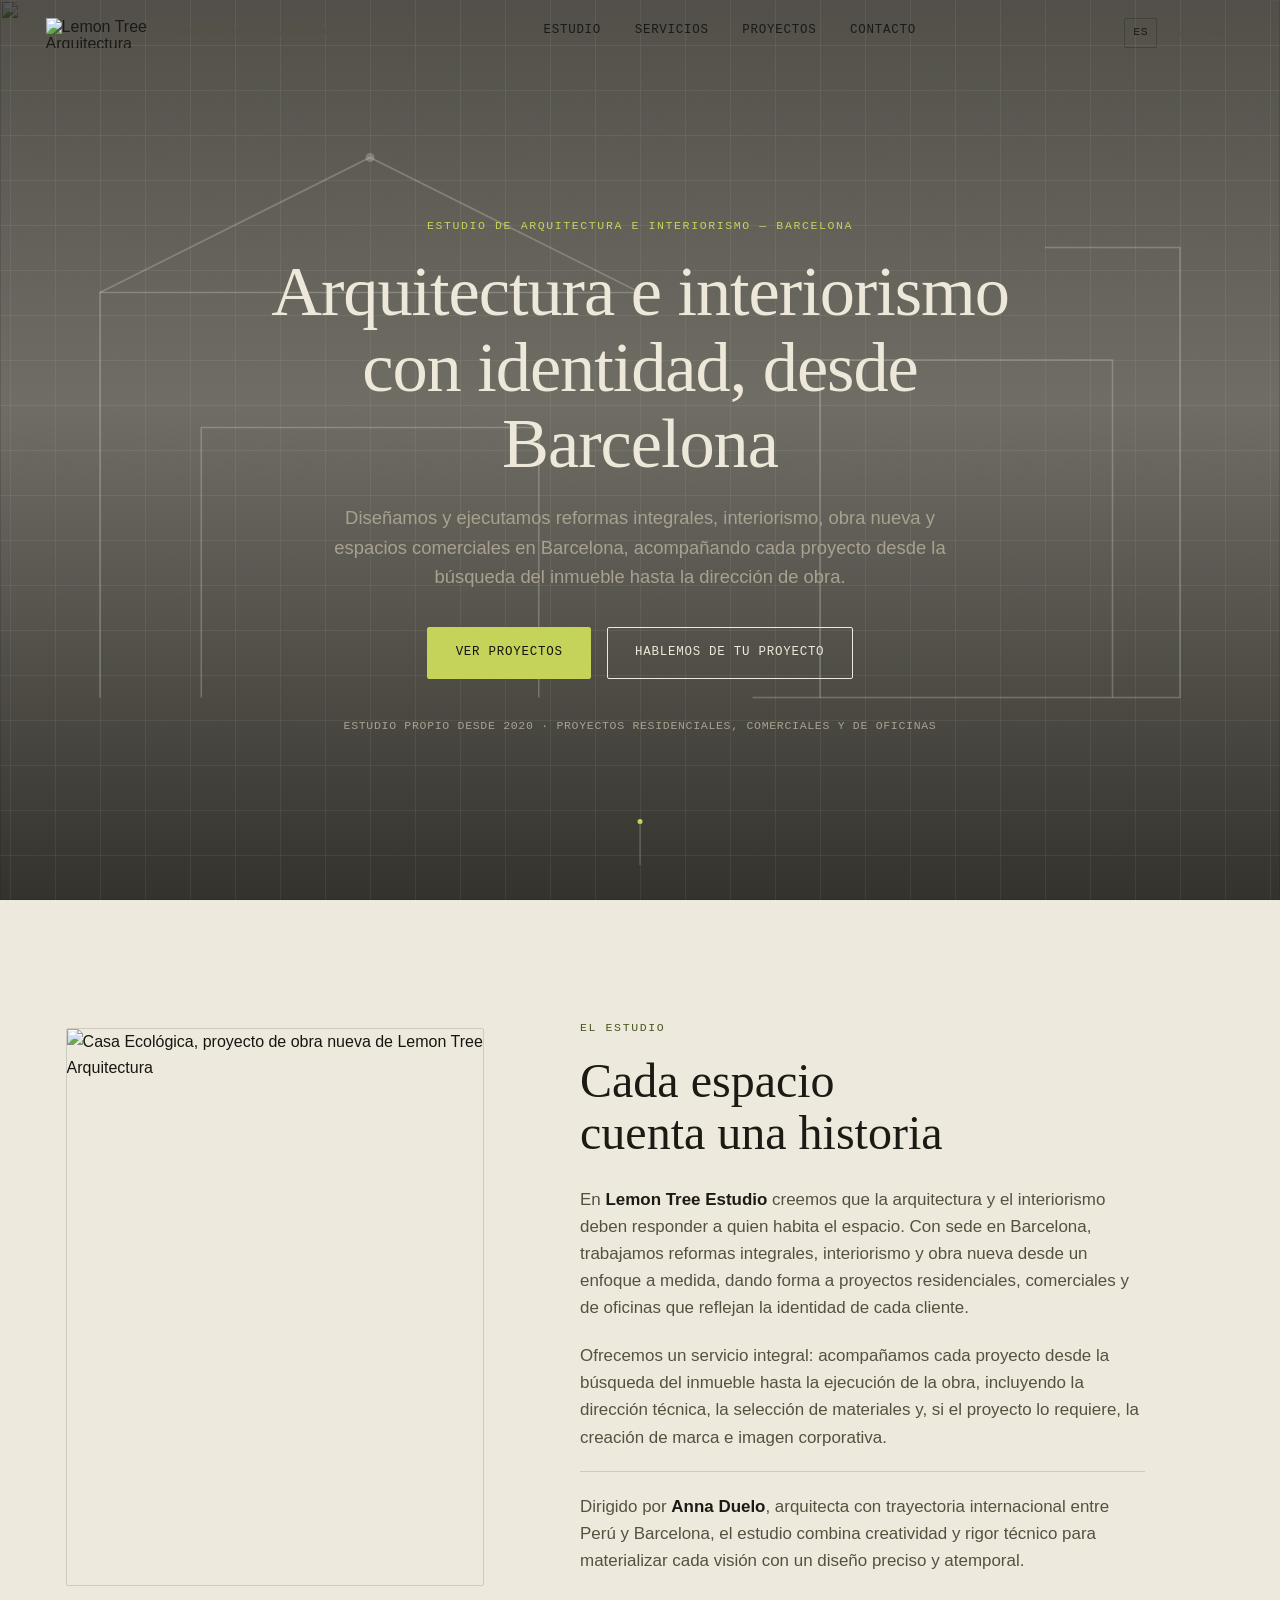
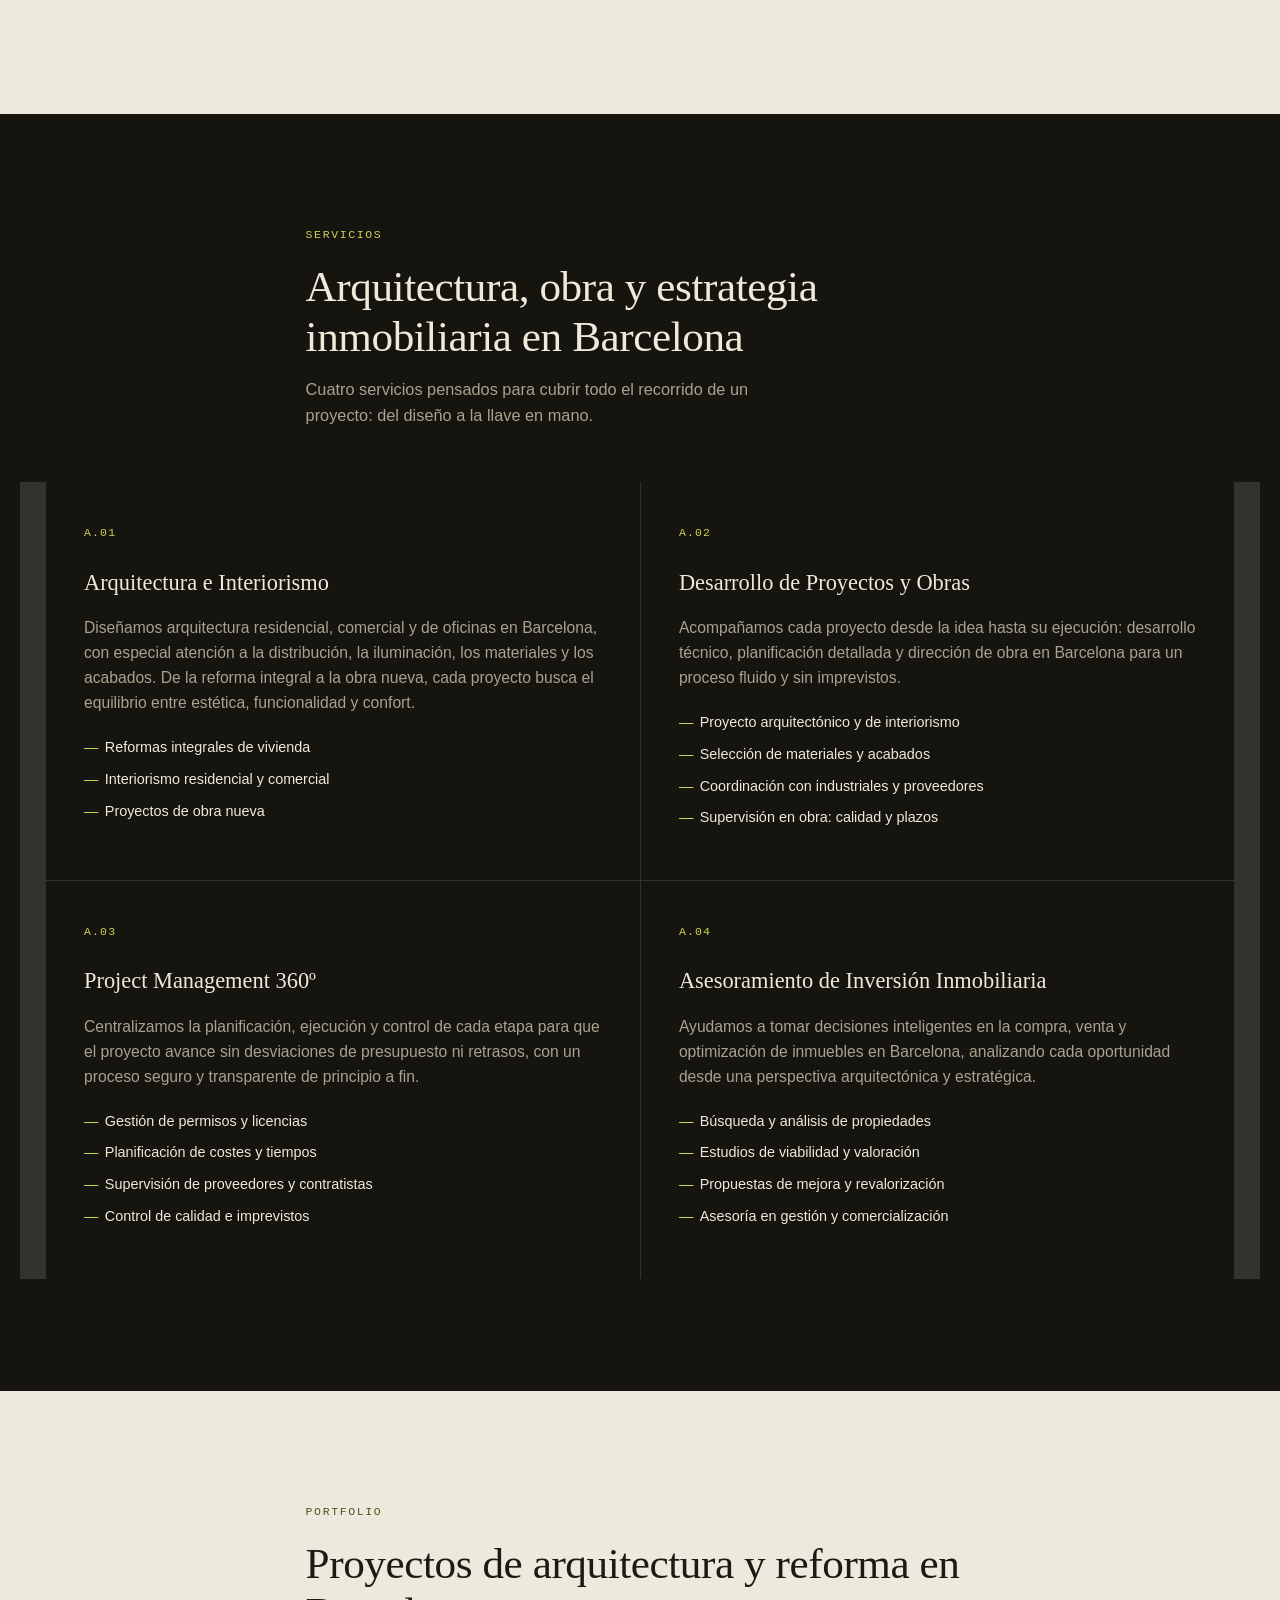
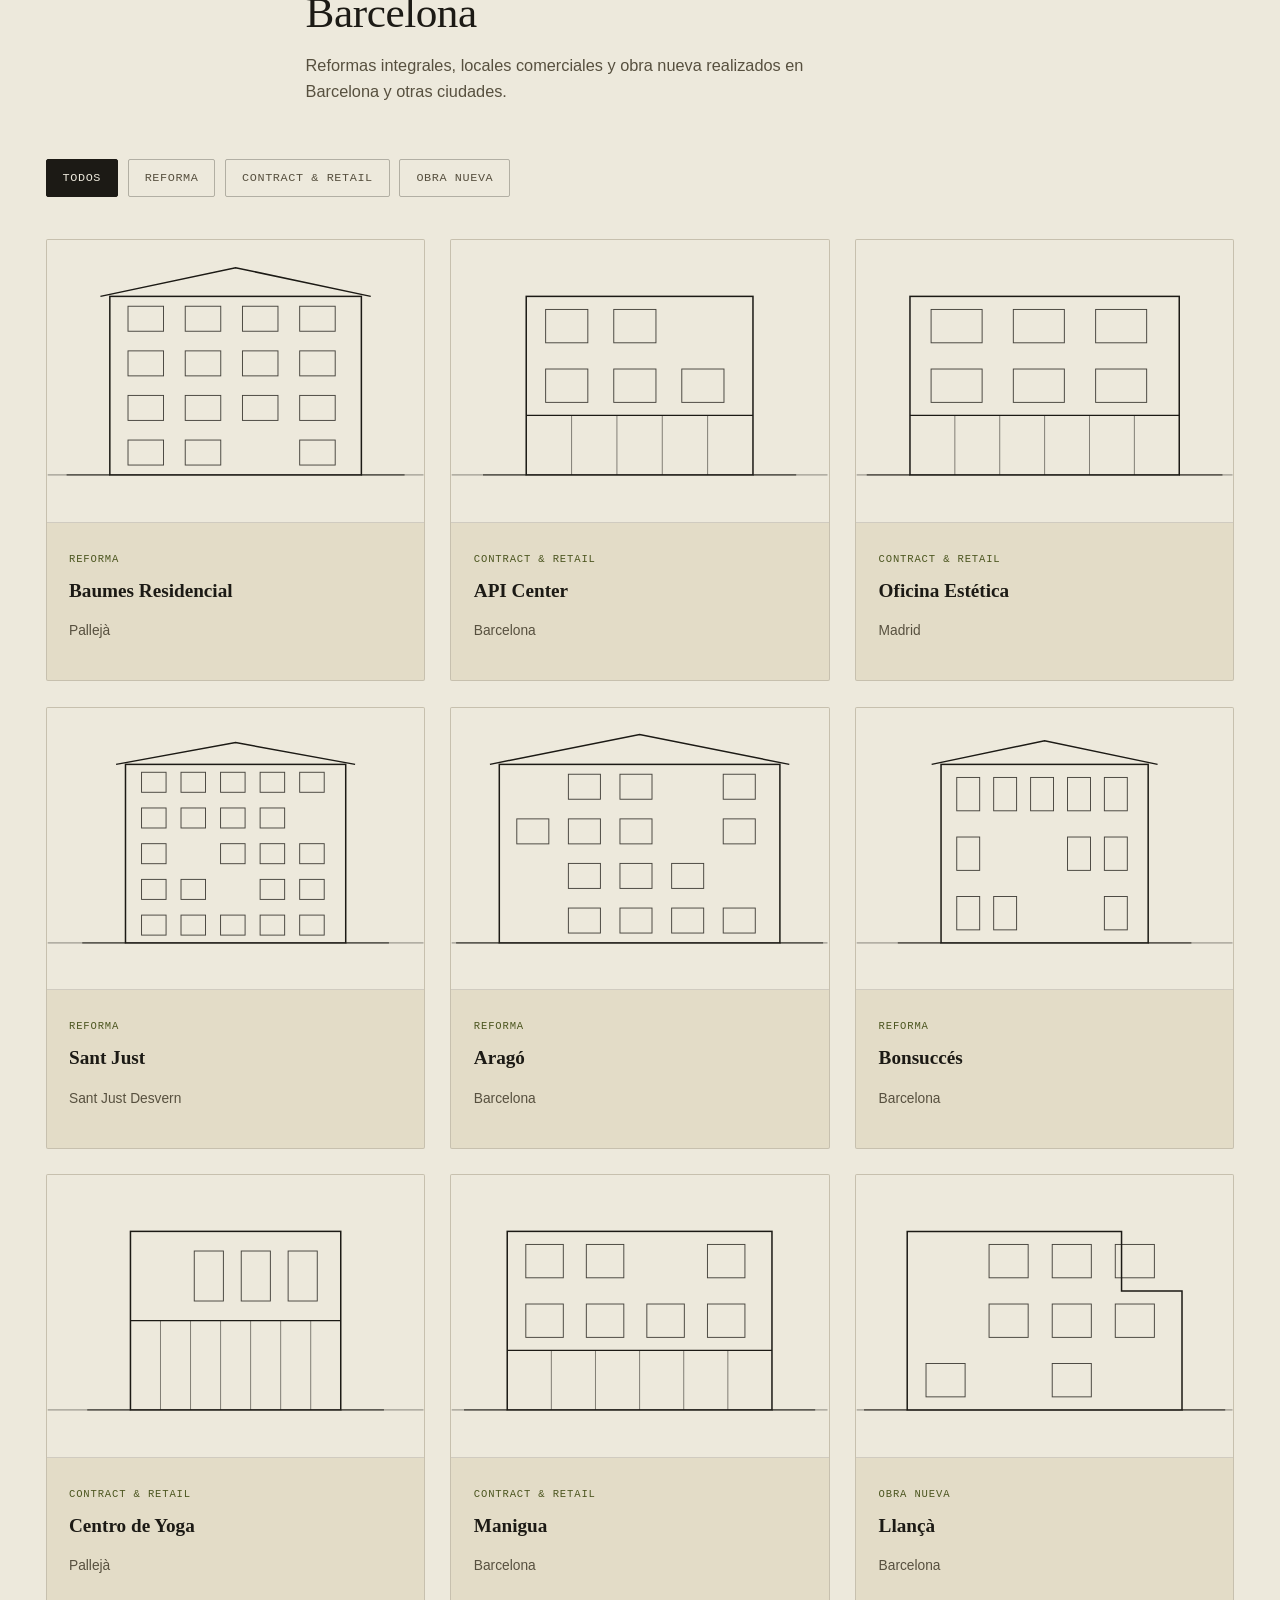
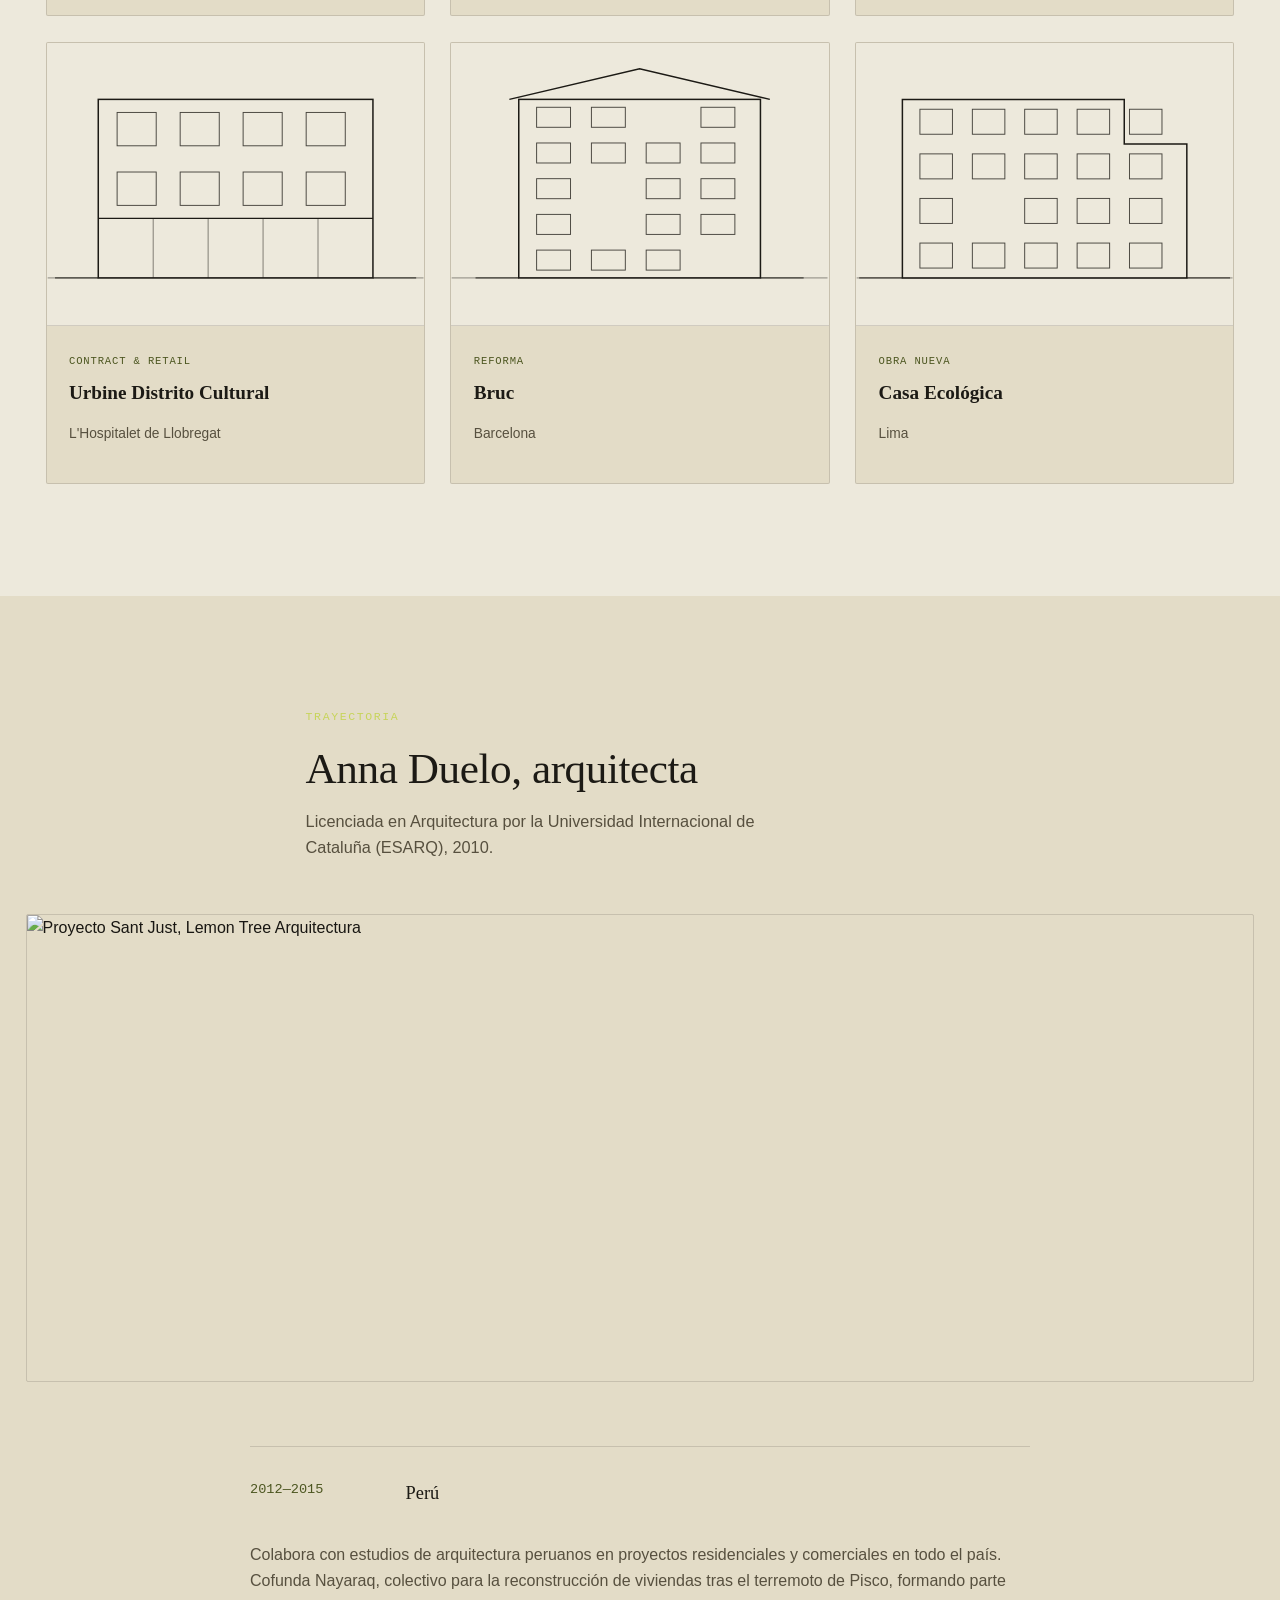
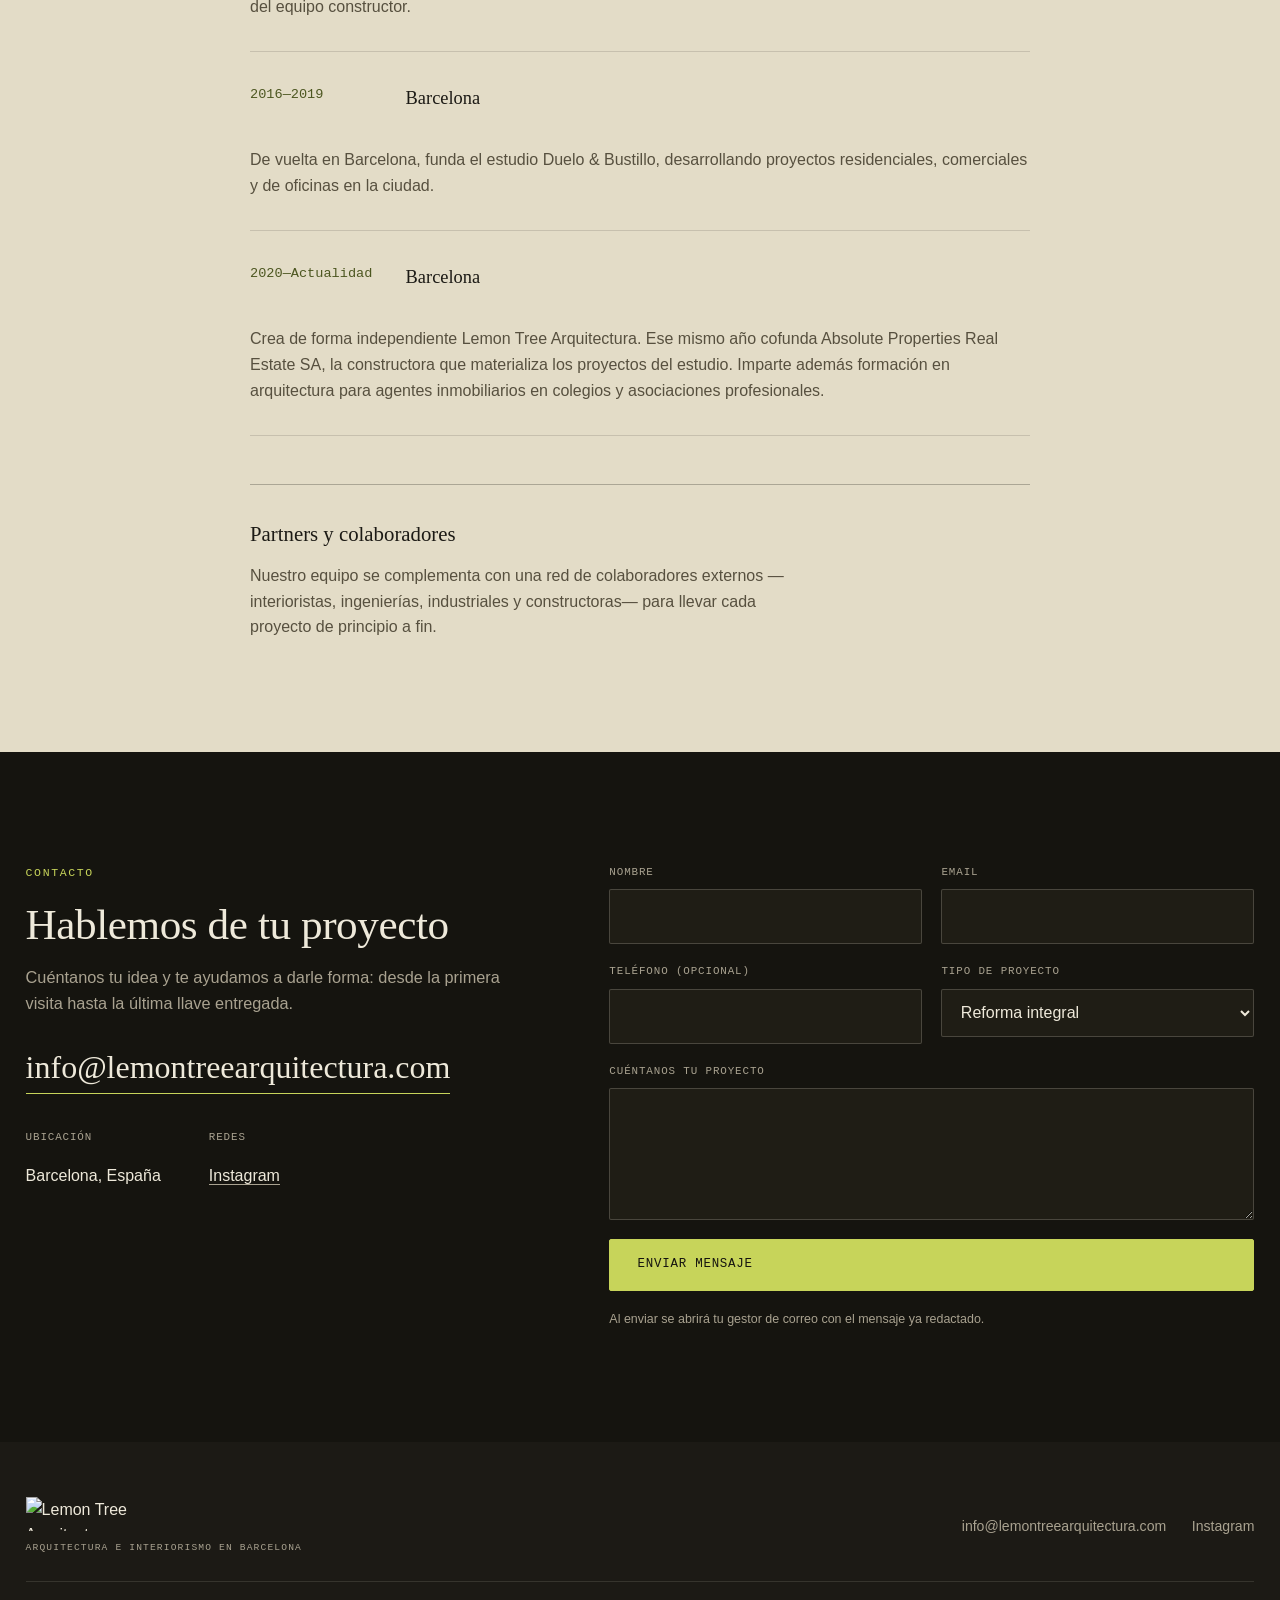
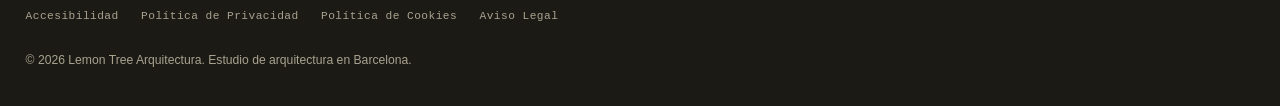
==== index.html @ 6c76ebdf "subida test 1" ====
<!DOCTYPE html>
<html lang="es">
<head>
<meta charset="UTF-8">
<meta name="viewport" content="width=device-width, initial-scale=1">
<title data-i18n="meta.title">Lemon Tree Arquitectura | Estudio de Arquitectura en Barcelona</title>
<meta name="description" data-i18n-attr="content" data-i18n="meta.description" content="Estudio de arquitectura e interiorismo en Barcelona. Reformas integrales, obra nueva, retail y project management, dirigido por la arquitecta Anna Duelo.">
<meta name="robots" content="index, follow, max-snippet:-1, max-image-preview:large">
<link rel="canonical" href="https://lemontreearquitectura.com/">

<!-- Open Graph -->
<meta property="og:type" content="website">
<meta property="og:site_name" content="Lemon Tree Arquitectura">
<meta property="og:locale" content="es_ES">
<meta property="og:locale:alternate" content="ca_ES">
<meta property="og:locale:alternate" content="en_GB">
<meta property="og:title" data-i18n-attr="content" data-i18n="meta.title" content="Lemon Tree Arquitectura | Estudio de Arquitectura en Barcelona">
<meta property="og:description" data-i18n-attr="content" data-i18n="meta.description" content="Estudio de arquitectura e interiorismo en Barcelona. Reformas integrales, obra nueva, retail y project management.">
<meta property="og:url" content="https://lemontreearquitectura.com/">

<!-- hreflang: misma URL, contenido conmutado por JS. Si en el futuro se despliega en subcarpetas /ca/ /en/, actualizar aquí -->
<link rel="alternate" hreflang="es" href="https://lemontreearquitectura.com/">
<link rel="alternate" hreflang="ca" href="https://lemontreearquitectura.com/">
<link rel="alternate" hreflang="en" href="https://lemontreearquitectura.com/">
<link rel="alternate" hreflang="x-default" href="https://lemontreearquitectura.com/">

<link rel="icon" href="data:image/svg+xml,%3Csvg xmlns='http://www.w3.org/2000/svg' viewBox='0 0 100 100'%3E%3Crect width='100' height='100' fill='%2315140F'/%3E%3Cpath d='M20 75 L20 30 L50 15 L80 30 L80 75 M35 75 L35 45 L65 45 L65 75' stroke='%237C8A2E' stroke-width='6' fill='none'/%3E%3C/svg%3E">

<link rel="stylesheet" href="styles.css">

<script type="application/ld+json">
{
  "@context": "https://schema.org",
  "@type": "Architect",
  "name": "Lemon Tree Arquitectura",
  "image": "https://lemontreearquitectura.com/logo.png",
  "url": "https://lemontreearquitectura.com/",
  "email": "info@lemontreearquitectura.com",
  "founder": {
    "@type": "Person",
    "name": "Anna Duelo",
    "jobTitle": "Arquitecta"
  },
  "areaServed": {
    "@type": "City",
    "name": "Barcelona"
  },
  "address": {
    "@type": "PostalAddress",
    "addressLocality": "Barcelona",
    "addressCountry": "ES"
  },
  "sameAs": ["https://www.instagram.com/lemontreearquitectura/"],
  "description": "Estudio de arquitectura e interiorismo en Barcelona especializado en reformas integrales, obra nueva, retail y project management.",
  "makesOffer": [
    { "@type": "Offer", "itemOffered": { "@type": "Service", "name": "Arquitectura e interiorismo" } },
    { "@type": "Offer", "itemOffered": { "@type": "Service", "name": "Desarrollo de proyectos y dirección de obra" } },
    { "@type": "Offer", "itemOffered": { "@type": "Service", "name": "Project Management 360º" } },
    { "@type": "Offer", "itemOffered": { "@type": "Service", "name": "Asesoramiento de inversión inmobiliaria" } }
  ]
}
</script>
</head>
<body>

<a class="skip-link" href="#contenido" data-i18n="a11y.skip">Saltar al contenido</a>

<div class="grain" aria-hidden="true"></div>

<header class="site-header" id="siteHeader">
  <div class="header-inner">
    <a href="#inicio" class="wordmark" aria-label="Lemon Tree Arquitectura — inicio">
      <img class="wordmark-logo" src="https://lemontreearquitectura.com/wp-content/uploads/2025/03/logo_black.png" alt="Lemon Tree Arquitectura" width="150" height="40">
      <span class="wordmark-sub">ARQUITECTURA — BARCELONA</span>
    </a>

    <nav class="main-nav" aria-label="Navegación principal">
      <a href="#estudio" data-i18n="nav.studio">Estudio</a>
      <a href="#servicios" data-i18n="nav.services">Servicios</a>
      <a href="#proyectos" data-i18n="nav.projects">Proyectos</a>
      <a href="#contacto" data-i18n="nav.contact">Contacto</a>
    </nav>

    <div class="header-right">
      <div class="lang-switch" role="group" aria-label="Selector de idioma">
        <button type="button" class="lang-btn is-active" data-lang="es">ES</button>
        <button type="button" class="lang-btn" data-lang="ca">CA</button>
        <button type="button" class="lang-btn" data-lang="en">EN</button>
      </div>
      <button type="button" class="menu-toggle" id="menuToggle" aria-label="Abrir menú" aria-expanded="false">
        <span></span><span></span><span></span>
      </button>
    </div>
  </div>

  <nav class="mobile-nav" id="mobileNav" aria-label="Navegación móvil">
    <a href="#estudio" data-i18n="nav.studio">Estudio</a>
    <a href="#servicios" data-i18n="nav.services">Servicios</a>
    <a href="#proyectos" data-i18n="nav.projects">Proyectos</a>
    <a href="#contacto" data-i18n="nav.contact">Contacto</a>
  </nav>
</header>

<main id="contenido">

  <!-- ============ HERO ============ -->
  <section class="hero hero--photo" id="inicio">
    <div class="hero-media" aria-hidden="true">
      <img src="https://lemontreearquitectura.com/wp-content/uploads/2025/02/bruc-4-scaled.jpg" alt="" class="photo">
      <div class="hero-scrim"></div>
    </div>
    <svg class="hero-blueprint" viewBox="0 0 1200 800" preserveAspectRatio="xMidYMid slice" aria-hidden="true">
      <defs>
        <pattern id="grid" width="40" height="40" patternUnits="userSpaceOnUse">
          <path d="M40 0H0V40" fill="none" stroke="currentColor" stroke-width="0.5"/>
        </pattern>
      </defs>
      <rect width="1200" height="800" fill="url(#grid)"/>
      <g class="draw-lines" fill="none" stroke="currentColor" stroke-width="1.4">
        <path d="M120 620 L120 260 L360 140 L600 260 L600 620" />
        <path d="M210 620 L210 380 L510 380 L510 620" />
        <path d="M120 260 L600 260" stroke-dasharray="4 8"/>
        <path d="M700 620 L1080 620 L1080 220 L890 220 L890 620" />
        <path d="M760 620 L760 320 L1020 320 L1020 620" stroke-dasharray="4 8"/>
        <circle cx="360" cy="140" r="4" fill="currentColor" stroke="none"/>
      </g>
    </svg>

    <div class="hero-inner">
      <p class="eyebrow" data-i18n="hero.eyebrow">Estudio de arquitectura e interiorismo — Barcelona</p>
      <h1 class="hero-title" data-i18n="hero.title">Arquitectura e interiorismo<br>con identidad, desde Barcelona</h1>
      <p class="hero-sub" data-i18n="hero.sub">Diseñamos y ejecutamos reformas integrales, interiorismo, obra nueva y espacios comerciales en Barcelona, acompañando cada proyecto desde la búsqueda del inmueble hasta la dirección de obra.</p>
      <div class="hero-ctas">
        <a href="#proyectos" class="btn btn-primary" data-i18n="hero.ctaProjects">Ver proyectos</a>
        <a href="#contacto" class="btn btn-ghost" data-i18n="hero.ctaContact">Hablemos de tu proyecto</a>
      </div>
      <p class="hero-trust" data-i18n="hero.trust">Estudio propio desde 2020 · Proyectos residenciales, comerciales y de oficinas</p>
    </div>

    <a href="#estudio" class="scroll-cue" aria-hidden="true"><span></span></a>
  </section>

  <!-- ============ INTRO / MANIFESTO ============ -->
  <section class="intro" id="estudio-intro">
    <div class="intro-inner">
      <figure class="intro-figure">
        <img src="https://lemontreearquitectura.com/wp-content/uploads/2025/02/casa-ecologica-5.jpg" alt="Casa Ecológica, proyecto de obra nueva de Lemon Tree Arquitectura" class="photo" loading="lazy">
      </figure>
      <div class="intro-text">
      <p class="eyebrow" data-i18n="intro.eyebrow">El estudio</p>
      <h2 class="intro-heading" data-i18n="intro.heading">Cada espacio<br>cuenta una historia</h2>
      <div class="intro-copy">
        <p data-i18n="intro.p1">En <strong>Lemon Tree Estudio</strong> creemos que la arquitectura y el interiorismo deben responder a quien habita el espacio. Con sede en Barcelona, trabajamos reformas integrales, interiorismo y obra nueva desde un enfoque a medida, dando forma a proyectos residenciales, comerciales y de oficinas que reflejan la identidad de cada cliente.</p>
        <p data-i18n="intro.p2">Ofrecemos un servicio integral: acompañamos cada proyecto desde la búsqueda del inmueble hasta la ejecución de la obra, incluyendo la dirección técnica, la selección de materiales y, si el proyecto lo requiere, la creación de marca e imagen corporativa.</p>
        <p class="intro-signature" data-i18n="intro.signature">Dirigido por <strong>Anna Duelo</strong>, arquitecta con trayectoria internacional entre Perú y Barcelona, el estudio combina creatividad y rigor técnico para materializar cada visión con un diseño preciso y atemporal.</p>
      </div>
      </div>
    </div>
  </section>

  <!-- ============ SERVICIOS ============ -->
  <section class="services" id="servicios">
    <div class="section-head">
      <p class="eyebrow eyebrow-light" data-i18n="services.eyebrow">Servicios</p>
      <h2 class="section-heading" data-i18n="services.heading">Arquitectura, obra y estrategia inmobiliaria en Barcelona</h2>
      <p class="section-sub" data-i18n="services.sub">Cuatro servicios pensados para cubrir todo el recorrido de un proyecto: del diseño a la llave en mano.</p>
    </div>

    <div class="services-grid">
      <article class="service-card">
        <span class="service-code">A.01</span>
        <h3 data-i18n="services.s1.title">Arquitectura e Interiorismo</h3>
        <p data-i18n="services.s1.desc">Diseñamos arquitectura residencial, comercial y de oficinas en Barcelona, con especial atención a la distribución, la iluminación, los materiales y los acabados. De la reforma integral a la obra nueva, cada proyecto busca el equilibrio entre estética, funcionalidad y confort.</p>
        <ul class="service-list">
          <li data-i18n="services.s1.li1">Reformas integrales de vivienda</li>
          <li data-i18n="services.s1.li2">Interiorismo residencial y comercial</li>
          <li data-i18n="services.s1.li3">Proyectos de obra nueva</li>
        </ul>
      </article>

      <article class="service-card">
        <span class="service-code">A.02</span>
        <h3 data-i18n="services.s2.title">Desarrollo de Proyectos y Obras</h3>
        <p data-i18n="services.s2.desc">Acompañamos cada proyecto desde la idea hasta su ejecución: desarrollo técnico, planificación detallada y dirección de obra en Barcelona para un proceso fluido y sin imprevistos.</p>
        <ul class="service-list">
          <li data-i18n="services.s2.li1">Proyecto arquitectónico y de interiorismo</li>
          <li data-i18n="services.s2.li2">Selección de materiales y acabados</li>
          <li data-i18n="services.s2.li3">Coordinación con industriales y proveedores</li>
          <li data-i18n="services.s2.li4">Supervisión en obra: calidad y plazos</li>
        </ul>
      </article>

      <article class="service-card">
        <span class="service-code">A.03</span>
        <h3 data-i18n="services.s3.title">Project Management 360º</h3>
        <p data-i18n="services.s3.desc">Centralizamos la planificación, ejecución y control de cada etapa para que el proyecto avance sin desviaciones de presupuesto ni retrasos, con un proceso seguro y transparente de principio a fin.</p>
        <ul class="service-list">
          <li data-i18n="services.s3.li1">Gestión de permisos y licencias</li>
          <li data-i18n="services.s3.li2">Planificación de costes y tiempos</li>
          <li data-i18n="services.s3.li3">Supervisión de proveedores y contratistas</li>
          <li data-i18n="services.s3.li4">Control de calidad e imprevistos</li>
        </ul>
      </article>

      <article class="service-card">
        <span class="service-code">A.04</span>
        <h3 data-i18n="services.s4.title">Asesoramiento de Inversión Inmobiliaria</h3>
        <p data-i18n="services.s4.desc">Ayudamos a tomar decisiones inteligentes en la compra, venta y optimización de inmuebles en Barcelona, analizando cada oportunidad desde una perspectiva arquitectónica y estratégica.</p>
        <ul class="service-list">
          <li data-i18n="services.s4.li1">Búsqueda y análisis de propiedades</li>
          <li data-i18n="services.s4.li2">Estudios de viabilidad y valoración</li>
          <li data-i18n="services.s4.li3">Propuestas de mejora y revalorización</li>
          <li data-i18n="services.s4.li4">Asesoría en gestión y comercialización</li>
        </ul>
      </article>
    </div>
  </section>

  <!-- ============ PROYECTOS ============ -->
  <section class="projects" id="proyectos">
    <div class="section-head">
      <p class="eyebrow" data-i18n="projects.eyebrow">Portfolio</p>
      <h2 class="section-heading" data-i18n="projects.heading">Proyectos de arquitectura y reforma en Barcelona</h2>
      <p class="section-sub" data-i18n="projects.sub">Reformas integrales, locales comerciales y obra nueva realizados en Barcelona y otras ciudades.</p>
    </div>

    <div class="filters" role="group" aria-label="Filtrar proyectos por tipología">
      <button class="filter-btn is-active" data-filter="todos" data-i18n="projects.filter.all">Todos</button>
      <button class="filter-btn" data-filter="reforma" data-i18n="projects.filter.reforma">Reforma</button>
      <button class="filter-btn" data-filter="contract" data-i18n="projects.filter.contract">Contract &amp; Retail</button>
      <button class="filter-btn" data-filter="obranueva" data-i18n="projects.filter.new">Obra Nueva</button>
    </div>

    <div class="projects-grid" id="projectsGrid"><!-- generado por script.js --></div>
  </section>

  <!-- ============ ESTUDIO / ANNA DUELO ============ -->
  <section class="studio" id="estudio">
    <div class="section-head">
      <p class="eyebrow eyebrow-light" data-i18n="studio.eyebrow">Trayectoria</p>
      <h2 class="section-heading" data-i18n="studio.heading">Anna Duelo, arquitecta</h2>
      <p class="section-sub" data-i18n="studio.sub">Licenciada en Arquitectura por la Universidad Internacional de Cataluña (ESARQ), 2010.</p>
    </div>

    <figure class="studio-banner">
      <img src="https://lemontreearquitectura.com/wp-content/uploads/2025/02/SantJust_07-scaled.jpg" alt="Proyecto Sant Just, Lemon Tree Arquitectura" class="photo" loading="lazy">
    </figure>

    <ol class="timeline">
      <li class="timeline-item">
        <span class="timeline-year">2012—2015</span>
        <span class="timeline-place" data-i18n="studio.t1.place">Perú</span>
        <p data-i18n="studio.t1.text">Colabora con estudios de arquitectura peruanos en proyectos residenciales y comerciales en todo el país. Cofunda Nayaraq, colectivo para la reconstrucción de viviendas tras el terremoto de Pisco, formando parte del equipo constructor.</p>
      </li>
      <li class="timeline-item">
        <span class="timeline-year">2016—2019</span>
        <span class="timeline-place" data-i18n="studio.t2.place">Barcelona</span>
        <p data-i18n="studio.t2.text">De vuelta en Barcelona, funda el estudio Duelo &amp; Bustillo, desarrollando proyectos residenciales, comerciales y de oficinas en la ciudad.</p>
      </li>
      <li class="timeline-item">
        <span class="timeline-year" data-i18n="studio.t3.year">2020—Actualidad</span>
        <span class="timeline-place" data-i18n="studio.t3.place">Barcelona</span>
        <p data-i18n="studio.t3.text">Crea de forma independiente Lemon Tree Arquitectura. Ese mismo año cofunda Absolute Properties Real Estate SA, la constructora que materializa los proyectos del estudio. Imparte además formación en arquitectura para agentes inmobiliarios en colegios y asociaciones profesionales.</p>
      </li>
    </ol>

    <div class="partners">
      <h3 data-i18n="studio.partners.title">Partners y colaboradores</h3>
      <p data-i18n="studio.partners.text">Nuestro equipo se complementa con una red de colaboradores externos —interioristas, ingenierías, industriales y constructoras— para llevar cada proyecto de principio a fin.</p>
    </div>
  </section>

  <!-- ============ CONTACTO ============ -->
  <section class="contact" id="contacto">
    <div class="contact-grid">
      <div class="contact-info">
        <p class="eyebrow eyebrow-light" data-i18n="contact.eyebrow">Contacto</p>
        <h2 class="section-heading" data-i18n="contact.heading">Hablemos de tu proyecto</h2>
        <p class="section-sub" data-i18n="contact.sub">Cuéntanos tu idea y te ayudamos a darle forma: desde la primera visita hasta la última llave entregada.</p>

        <a class="contact-email" href="mailto:info@lemontreearquitectura.com">info@lemontreearquitectura.com</a>

        <div class="contact-meta">
          <div>
            <span data-i18n="contact.locationLabel">Ubicación</span>
            <p data-i18n="contact.location">Barcelona, España</p>
          </div>
          <div>
            <span data-i18n="contact.socialLabel">Redes</span>
            <p><a href="https://www.instagram.com/lemontreearquitectura/" target="_blank" rel="noopener">Instagram</a></p>
          </div>
        </div>
      </div>

      <form class="contact-form" id="contactForm" novalidate>
        <div class="field">
          <label for="f-name" data-i18n="contact.form.name">Nombre</label>
          <input type="text" id="f-name" name="name" required>
        </div>
        <div class="field">
          <label for="f-email" data-i18n="contact.form.email">Email</label>
          <input type="email" id="f-email" name="email" required>
        </div>
        <div class="field">
          <label for="f-phone" data-i18n="contact.form.phone">Teléfono (opcional)</label>
          <input type="tel" id="f-phone" name="phone">
        </div>
        <div class="field">
          <label for="f-type" data-i18n="contact.form.type">Tipo de proyecto</label>
          <select id="f-type" name="type">
            <option data-i18n="contact.form.type1">Reforma integral</option>
            <option data-i18n="contact.form.type2">Obra nueva</option>
            <option data-i18n="contact.form.type3">Interiorismo</option>
            <option data-i18n="contact.form.type4">Retail y oficinas</option>
            <option data-i18n="contact.form.type5">Inversión inmobiliaria</option>
          </select>
        </div>
        <div class="field field-full">
          <label for="f-message" data-i18n="contact.form.message">Cuéntanos tu proyecto</label>
          <textarea id="f-message" name="message" rows="4" required></textarea>
        </div>
        <button type="submit" class="btn btn-primary field-full" data-i18n="contact.form.submit">Enviar mensaje</button>
        <p class="form-note" data-i18n="contact.form.note">Al enviar se abrirá tu gestor de correo con el mensaje ya redactado.</p>
      </form>
    </div>
  </section>

</main>

<footer class="site-footer">
  <div class="footer-inner">
    <div class="footer-brand">
      <img class="wordmark-logo footer-logo" src="https://lemontreearquitectura.com/wp-content/uploads/2025/03/logo_white.png" alt="Lemon Tree Arquitectura" width="170" height="46">
      <span class="wordmark-sub" data-i18n="footer.tagline">Arquitectura e interiorismo en Barcelona</span>
    </div>
    <div class="footer-links">
      <a href="mailto:info@lemontreearquitectura.com">info@lemontreearquitectura.com</a>
      <a href="https://www.instagram.com/lemontreearquitectura/" target="_blank" rel="noopener">Instagram</a>
    </div>
    <div class="footer-legal">
      <a href="/declaracion-de-accesibilidad/" data-i18n="footer.a11y">Accesibilidad</a>
      <a href="/politica-de-privacidad/" data-i18n="footer.privacy">Política de Privacidad</a>
      <a href="/politica-de-cookies/" data-i18n="footer.cookies">Política de Cookies</a>
      <a href="/aviso-legal/" data-i18n="footer.legal">Aviso Legal</a>
    </div>
    <p class="footer-copy" data-i18n="footer.copy">© 2026 Lemon Tree Arquitectura. Estudio de arquitectura en Barcelona.</p>
  </div>
</footer>

<script src="script.js"></script>
</body>
</html>
---- styles.css ----
/* ==========================================================================
   LEMON TREE ARQUITECTURA — sistema de diseño
   Paleta: piedra/enlucido cálido + tinta casi negra + verd llima (acento cítrico)
   Tipografía: serif editorial para display, sans de sistema para texto,
   monoespaciada para etiquetas técnicas (referencia a la anotación de planos)
   ========================================================================== */

:root{
  --bg:            #EDE9DC;
  --bg-alt:        #E3DCC7;
  --ink:           #1C1A15;
  --ink-soft:      #57503F;
  --line:          rgba(28,26,21,.14);
  --line-strong:   rgba(28,26,21,.28);

  --accent:        #6C7A2A;
  --accent-deep:   #4C5620;
  --paper-dark:    #15140F;
  --paper-dark-2:  #1F1D15;
  --on-dark:       #EEE9DA;
  --on-dark-soft:  #A9A290;
  --accent-on-dark:#C7D45A;

  --serif: Georgia, "Iowan Old Style", "Palatino Linotype", "Times New Roman", serif;
  --sans: -apple-system, BlinkMacSystemFont, "Segoe UI", Roboto, "Helvetica Neue", Arial, sans-serif;
  --mono: ui-monospace, "SF Mono", "Cascadia Mono", "Roboto Mono", Consolas, monospace;

  --container: 1240px;
  --radius: 2px;
}

*,*::before,*::after{ box-sizing: border-box; }
html{ scroll-behavior: smooth; }
@media (prefers-reduced-motion: reduce){
  html{ scroll-behavior: auto; }
  *,*::before,*::after{ animation-duration: .001ms !important; animation-iteration-count: 1 !important; transition-duration: .001ms !important; scroll-behavior: auto !important; }
}

body{
  margin:0;
  background: var(--bg);
  color: var(--ink);
  font-family: var(--sans);
  font-size: 16px;
  line-height: 1.6;
  -webkit-font-smoothing: antialiased;
}

img,svg{ display:block; max-width:100%; }
a{ color: inherit; text-decoration: none; }
ul,ol{ margin:0; padding:0; list-style:none; }
button{ font: inherit; cursor:pointer; background:none; border:none; color:inherit; }
input,textarea,select{ font: inherit; }

.skip-link{
  position:absolute; left:-999px; top:0; z-index:200;
  background:var(--accent); color:var(--paper-dark); padding:.8em 1.4em;
}
.skip-link:focus{ left:1rem; top:1rem; }

:focus-visible{ outline: 2px solid var(--accent); outline-offset: 3px; }

.grain{
  position:fixed; inset:0; pointer-events:none; z-index:100; opacity:.035; mix-blend-mode:multiply;
  background-image: url("data:image/svg+xml,%3Csvg xmlns='http://www.w3.org/2000/svg' width='120' height='120'%3E%3Cfilter id='n'%3E%3CfeTurbulence type='fractalNoise' baseFrequency='0.9' numOctaves='2' stitchTiles='stitch'/%3E%3C/filter%3E%3Crect width='100%25' height='100%25' filter='url(%23n)'/%3E%3C/svg%3E");
}

/* Tratamiento fotográfico unificado: todas las fotografías reales del estudio
   comparten un mismo revelado (ligero desaturado + contraste) para que fotos
   de calidades distintas luzcan coherentes dentro de la misma identidad visual */
img.photo{
  width:100%; height:100%; object-fit:cover; display:block;
  filter: grayscale(22%) sepia(6%) saturate(108%) contrast(1.04);
}

.eyebrow{
  font-family: var(--mono);
  font-size: .72rem;
  letter-spacing: .14em;
  text-transform: uppercase;
  color: var(--accent-deep);
  margin: 0 0 1.1rem;
}
.eyebrow-light{ color: var(--accent-on-dark); }

.section-head{ max-width: 720px; margin: 0 auto 3.4rem; padding: 0 1.6rem; text-align:left; }
.section-heading{
  font-family: var(--serif);
  font-weight:400;
  font-size: clamp(1.9rem, 3.4vw, 2.7rem);
  line-height:1.15;
  margin:0 0 .9rem;
  letter-spacing: -.01em;
}
.section-sub{ color: var(--ink-soft); font-size:1.02rem; max-width:56ch; margin:0; }
.services .section-sub, .contact .section-sub{ color: var(--on-dark-soft); }

/* ---------------- Header ---------------- */
.site-header{
  position: fixed; inset: 0 0 auto 0; z-index: 150;
  background: transparent;
  transition: background .35s ease, border-color .35s ease, backdrop-filter .35s ease;
  border-bottom: 1px solid transparent;
}
.site-header.is-scrolled{
  background: rgba(237,233,220,.86);
  backdrop-filter: blur(10px);
  border-bottom: 1px solid var(--line);
}
.header-inner{
  max-width: var(--container); margin:0 auto; padding: 1.1rem 1.6rem;
  display:flex; align-items:center; justify-content:space-between; gap:1.5rem;
}
.wordmark{ display:flex; align-items:center; gap:.7rem; line-height:1.1; }
.wordmark-logo{ height: 30px; width:auto; }
.footer-logo{ height: 34px; }
.wordmark-sub{ font-family: var(--mono); font-size:.6rem; letter-spacing:.12em; color: var(--ink-soft); text-transform:uppercase; }

.main-nav{ display:flex; gap:2.1rem; }
.main-nav a{
  font-family: var(--mono); font-size:.78rem; letter-spacing:.06em; text-transform:uppercase;
  position:relative; padding-bottom:3px;
}
.main-nav a::after{
  content:""; position:absolute; left:0; right:100%; bottom:0; height:1px; background: var(--accent);
  transition: right .28s ease;
}
.main-nav a:hover::after{ right:0; }

.header-right{ display:flex; align-items:center; gap:1.1rem; }
.lang-switch{ display:flex; gap:.35rem; font-family: var(--mono); font-size:.72rem; }
.lang-btn{ padding:.3rem .5rem; letter-spacing:.05em; color: var(--ink-soft); border:1px solid transparent; border-radius: var(--radius); }
.lang-btn.is-active{ color: var(--ink); border-color: var(--line-strong); }
.lang-btn:hover{ color: var(--ink); }

.menu-toggle{ display:none; flex-direction:column; justify-content:center; gap:5px; width:32px; height:32px; }
.menu-toggle span{ display:block; height:1px; background: var(--ink); width:100%; transition: transform .25s ease, opacity .25s ease; }
.menu-toggle[aria-expanded="true"] span:nth-child(1){ transform: translateY(6px) rotate(45deg); }
.menu-toggle[aria-expanded="true"] span:nth-child(2){ opacity:0; }
.menu-toggle[aria-expanded="true"] span:nth-child(3){ transform: translateY(-6px) rotate(-45deg); }

.mobile-nav{
  display:none; flex-direction:column; gap:0; max-height:0; overflow:hidden;
  background: var(--bg); border-bottom:1px solid var(--line);
  transition: max-height .35s ease;
}
.mobile-nav.is-open{ max-height: 320px; }
.mobile-nav a{
  padding: 1rem 1.6rem; border-top:1px solid var(--line);
  font-family: var(--mono); font-size:.85rem; letter-spacing:.06em; text-transform:uppercase;
}

@media (max-width: 860px){
  .main-nav{ display:none; }
  .menu-toggle{ display:flex; }
  .mobile-nav{ display:flex; }
}

/* ---------------- Hero ---------------- */
.hero{
  position:relative; min-height: 100svh; display:flex; flex-direction:column; justify-content:center;
  padding: 8rem 1.6rem 4rem; overflow:hidden;
}
.hero-media{ position:absolute; inset:0; z-index:0; }
.hero-media img{ width:100%; height:100%; object-fit:cover; }
.hero-scrim{
  position:absolute; inset:0;
  background:
    linear-gradient(180deg, rgba(21,20,15,.72) 0%, rgba(21,20,15,.58) 45%, rgba(21,20,15,.86) 100%);
}
.hero-blueprint{
  position:absolute; inset:0; width:100%; height:100%; z-index:0;
  color: rgba(238,233,218,.24);
  mix-blend-mode: screen;
}
.hero--photo .eyebrow{ color: var(--accent-on-dark); }
.hero--photo .hero-title{ color: var(--on-dark); }
.hero--photo .hero-sub{ color: var(--on-dark-soft); }
.hero--photo .hero-trust{ color: var(--on-dark-soft); }
.hero--photo .scroll-cue{ background: rgba(238,233,218,.3); }
.hero--photo .btn-primary{ background: var(--accent-on-dark); color: var(--paper-dark); border-color: var(--accent-on-dark); }
.hero--photo .btn-primary:hover{ background: var(--on-dark); border-color: var(--on-dark); }
.hero--photo .btn-ghost{ border-color: var(--on-dark); color: var(--on-dark); }
.hero--photo .btn-ghost:hover{ background: var(--on-dark); color: var(--paper-dark); }
.hero-blueprint .draw-lines path{
  stroke-dasharray: 900; stroke-dashoffset: 900;
  animation: draw 2.6s ease forwards .3s;
}
@keyframes draw{ to{ stroke-dashoffset:0; } }

.hero-inner{ position:relative; z-index:1; max-width: 820px; margin: 0 auto; text-align:center; }
.hero-title{
  font-family: var(--serif); font-weight:400; letter-spacing:-.015em;
  font-size: clamp(2.4rem, 6.4vw, 4.4rem); line-height:1.08; margin: 0 0 1.4rem;
}
.hero-sub{ font-size: clamp(1rem,1.6vw,1.15rem); color: var(--ink-soft); max-width: 620px; margin: 0 auto 2.2rem; }
.hero-ctas{ display:flex; gap:1rem; justify-content:center; flex-wrap:wrap; margin-bottom:2.4rem; }
.hero-trust{ font-family: var(--mono); font-size:.72rem; letter-spacing:.06em; text-transform:uppercase; color: var(--ink-soft); }

.btn{
  display:inline-flex; align-items:center; gap:.5rem; padding: .95rem 1.7rem;
  font-family: var(--mono); font-size:.78rem; letter-spacing:.06em; text-transform:uppercase;
  border-radius: var(--radius); border:1px solid var(--ink); transition: all .25s ease;
}
.btn-primary{ background: var(--ink); color: var(--bg); }
.btn-primary:hover{ background: var(--accent-deep); border-color: var(--accent-deep); }
.btn-ghost{ background:transparent; color:var(--ink); }
.btn-ghost:hover{ background: var(--ink); color: var(--bg); }
.services .btn, .contact .btn{ border-color: var(--on-dark); }
.contact .btn-primary{ background: var(--accent-on-dark); color: var(--paper-dark); border-color: var(--accent-on-dark); }
.contact .btn-primary:hover{ background: var(--on-dark); border-color: var(--on-dark); }

.scroll-cue{
  position:absolute; left:50%; bottom: 2.2rem; transform: translateX(-50%);
  width:1px; height:46px; background: var(--line-strong); z-index:1;
}
.scroll-cue span{
  position:absolute; top:0; left:-2px; width:5px; height:5px; border-radius:50%;
  background: var(--accent); animation: cue 1.8s ease-in-out infinite;
}
.hero--photo .scroll-cue span{ background: var(--accent-on-dark); }
@keyframes cue{ 0%{ top:0; opacity:0; } 20%{ opacity:1; } 100%{ top:100%; opacity:0; } }

/* ---------------- Reveal on scroll ---------------- */
.reveal{ opacity:0; transform: translateY(26px); transition: opacity .8s ease, transform .8s ease; }
.reveal.is-visible{ opacity:1; transform:none; }

/* ---------------- Intro ---------------- */
.intro{ padding: 7rem 1.6rem; }
.intro-inner{ max-width: var(--container); margin:0 auto; display:grid; grid-template-columns: .85fr 1.15fr; gap: 3.5rem; align-items:center; }
.intro-figure{ aspect-ratio: 3/4; overflow:hidden; border-radius: var(--radius); border:1px solid var(--line); }
.intro-heading{ font-family: var(--serif); font-weight:400; font-size: clamp(2rem,4vw,3rem); line-height:1.1; margin: 0 0 1.6rem; }
.intro-copy p{ margin:0 0 1.3rem; color: var(--ink-soft); font-size:1.06rem; max-width:60ch; }
.intro-copy strong{ color: var(--ink); font-weight:600; }
.intro-signature{ border-top:1px solid var(--line); padding-top:1.3rem; }

@media (max-width: 860px){
  .intro-inner{ grid-template-columns:1fr; gap:1.8rem; }
  .intro-figure{ aspect-ratio: 16/10; }
}

/* ---------------- Services ---------------- */
.services{ background: var(--paper-dark); color: var(--on-dark); padding: 7rem 0; }
.services .section-head{ margin-left:auto; margin-right:auto; }
.services-grid{
  max-width: var(--container); margin:0 auto; padding: 0 1.6rem;
  display:grid; grid-template-columns: repeat(2,1fr); gap: 1px; background: rgba(238,233,218,.14);
}
.service-card{
  background: var(--paper-dark); padding: 2.6rem 2.4rem; position:relative;
}
.service-code{
  display:block; font-family: var(--mono); font-size:.72rem; letter-spacing:.1em;
  color: var(--accent-on-dark); margin-bottom: 1.4rem;
}
.service-card h3{ font-family: var(--serif); font-weight:400; font-size:1.4rem; margin: 0 0 .9rem; }
.service-card p{ color: var(--on-dark-soft); font-size:.98rem; margin: 0 0 1.3rem; }
.service-list li{
  font-size:.9rem; color: var(--on-dark); padding-left: 1.3rem; position:relative; margin-bottom:.55rem;
}
.service-list li::before{ content:"—"; position:absolute; left:0; color: var(--accent-on-dark); }

@media (max-width: 760px){
  .services-grid{ grid-template-columns:1fr; }
}

/* ---------------- Projects ---------------- */
.projects{ padding: 7rem 0; }
.projects .section-head{ margin-left:auto; margin-right:auto; }
.filters{
  max-width: var(--container); margin: 0 auto 2.6rem; padding: 0 1.6rem;
  display:flex; gap:.6rem; flex-wrap:wrap;
}
.filter-btn{
  font-family: var(--mono); font-size:.74rem; letter-spacing:.05em; text-transform:uppercase;
  padding:.55rem 1rem; border:1px solid var(--line-strong); border-radius: var(--radius); color: var(--ink-soft);
  transition: all .2s ease;
}
.filter-btn:hover{ border-color: var(--ink); color: var(--ink); }
.filter-btn.is-active{ background: var(--ink); border-color: var(--ink); color: var(--bg); }

.projects-grid{
  max-width: var(--container); margin:0 auto; padding: 0 1.6rem;
  display:grid; grid-template-columns: repeat(3,1fr); gap: 1.6rem;
}
.project-card{
  border: 1px solid var(--line); border-radius: var(--radius); overflow:hidden; background: var(--bg-alt);
  transition: transform .3s ease, box-shadow .3s ease, border-color .3s ease;
}
.project-card:hover{ transform: translateY(-4px); border-color: var(--line-strong); box-shadow: 0 18px 34px -22px rgba(28,26,21,.4); }
.project-figure{ aspect-ratio: 4/3; background: var(--bg); border-bottom:1px solid var(--line); overflow:hidden; }
.project-figure svg{ width:100%; height:100%; }
.project-body{ padding: 1.3rem 1.4rem 1.5rem; }
.project-tag{ font-family: var(--mono); font-size:.66rem; letter-spacing:.08em; text-transform:uppercase; color: var(--accent-deep); }
.project-name{ font-family: var(--serif); font-size:1.2rem; margin:.4rem 0 .15rem; }
.project-place{ font-size:.86rem; color: var(--ink-soft); }
.project-card[hidden]{ display:none; }

@media (max-width: 980px){ .projects-grid{ grid-template-columns: repeat(2,1fr); } }
@media (max-width: 620px){ .projects-grid{ grid-template-columns: 1fr; } }

/* ---------------- Studio / timeline ---------------- */
.studio{ padding: 7rem 1.6rem; background: var(--bg-alt); }
.studio-banner{
  max-width: var(--container); margin: 0 auto 4rem; aspect-ratio: 21/8; overflow:hidden;
  border-radius: var(--radius); border:1px solid var(--line);
}
.timeline{ max-width: 780px; margin: 0 auto; }
.timeline-item{
  display:grid; grid-template-columns: 130px 1fr; gap:1.6rem; padding: 2rem 0; border-top:1px solid var(--line);
}
.timeline-item:last-child{ border-bottom:1px solid var(--line); }
.timeline-year{ font-family: var(--mono); font-size:.85rem; color: var(--accent-deep); }
.timeline-place{ display:block; font-family: var(--serif); font-size:1.15rem; margin-bottom:.5rem; }
.timeline-item p{ color: var(--ink-soft); margin:0; grid-column: 1 / -1; }

@media (max-width: 620px){
  .timeline-item{ grid-template-columns:1fr; gap:.4rem; }
  .studio-banner{ aspect-ratio: 4/3; }
}

.partners{ max-width:780px; margin: 3rem auto 0; padding-top:2rem; border-top:1px solid var(--line-strong); }
.partners h3{ font-family: var(--serif); font-weight:400; font-size:1.3rem; margin:0 0 .8rem; }
.partners p{ color: var(--ink-soft); margin:0; max-width:60ch; }

/* ---------------- Contact ---------------- */
.contact{ background: var(--paper-dark); color: var(--on-dark); padding: 7rem 1.6rem; }
.contact-grid{ max-width: var(--container); margin:0 auto; display:grid; grid-template-columns: .9fr 1.1fr; gap: 3.5rem; }
.contact-email{ display:inline-block; font-family: var(--serif); font-size: clamp(1.4rem,3vw,2rem); margin: 1.6rem 0 2.2rem; border-bottom:1px solid var(--accent-on-dark); }
.contact-meta{ display:flex; gap:3rem; }
.contact-meta span{ display:block; font-family: var(--mono); font-size:.68rem; letter-spacing:.08em; text-transform:uppercase; color: var(--on-dark-soft); margin-bottom:.4rem; }
.contact-meta a{ border-bottom:1px solid var(--on-dark-soft); }

.contact-form{ display:grid; grid-template-columns: 1fr 1fr; gap: 1.2rem; }
.field{ display:flex; flex-direction:column; gap:.5rem; }
.field-full{ grid-column: 1 / -1; }
.contact-form label{ font-family: var(--mono); font-size:.68rem; letter-spacing:.08em; text-transform:uppercase; color: var(--on-dark-soft); }
.contact-form input, .contact-form select, .contact-form textarea{
  background: var(--paper-dark-2); border:1px solid rgba(238,233,218,.2); color: var(--on-dark);
  padding: .85rem .9rem; border-radius: var(--radius); resize: vertical;
}
.contact-form input:focus, .contact-form select:focus, .contact-form textarea:focus{ border-color: var(--accent-on-dark); }
.form-note{ grid-column: 1/-1; font-size:.78rem; color: var(--on-dark-soft); margin:0; }

@media (max-width: 860px){
  .contact-grid{ grid-template-columns:1fr; gap:2.2rem; }
  .contact-form{ grid-template-columns:1fr; }
}

/* ---------------- Footer ---------------- */
.site-footer{ background: var(--ink); color: var(--on-dark-soft); padding: 3.4rem 1.6rem 2.2rem; }
.footer-inner{ max-width: var(--container); margin:0 auto; display:grid; grid-template-columns: 1fr auto; gap: 1.6rem 2rem; align-items:center; }
.footer-brand{ display:flex; flex-direction:column; gap:.6rem; align-items:flex-start; color: var(--on-dark); }
.footer-brand .wordmark-sub{ color: var(--on-dark-soft); }
.footer-links{ display:flex; gap:1.6rem; font-size:.88rem; }
.footer-links a:hover{ color: var(--on-dark); }
.footer-legal{ grid-column: 1 / -1; display:flex; gap:1.4rem; flex-wrap:wrap; font-family: var(--mono); font-size:.7rem; letter-spacing:.04em; padding-top:1.6rem; border-top:1px solid rgba(238,233,218,.12); }
.footer-legal a:hover{ color: var(--on-dark); }
.footer-copy{ grid-column: 1 / -1; font-size:.76rem; margin:0; }
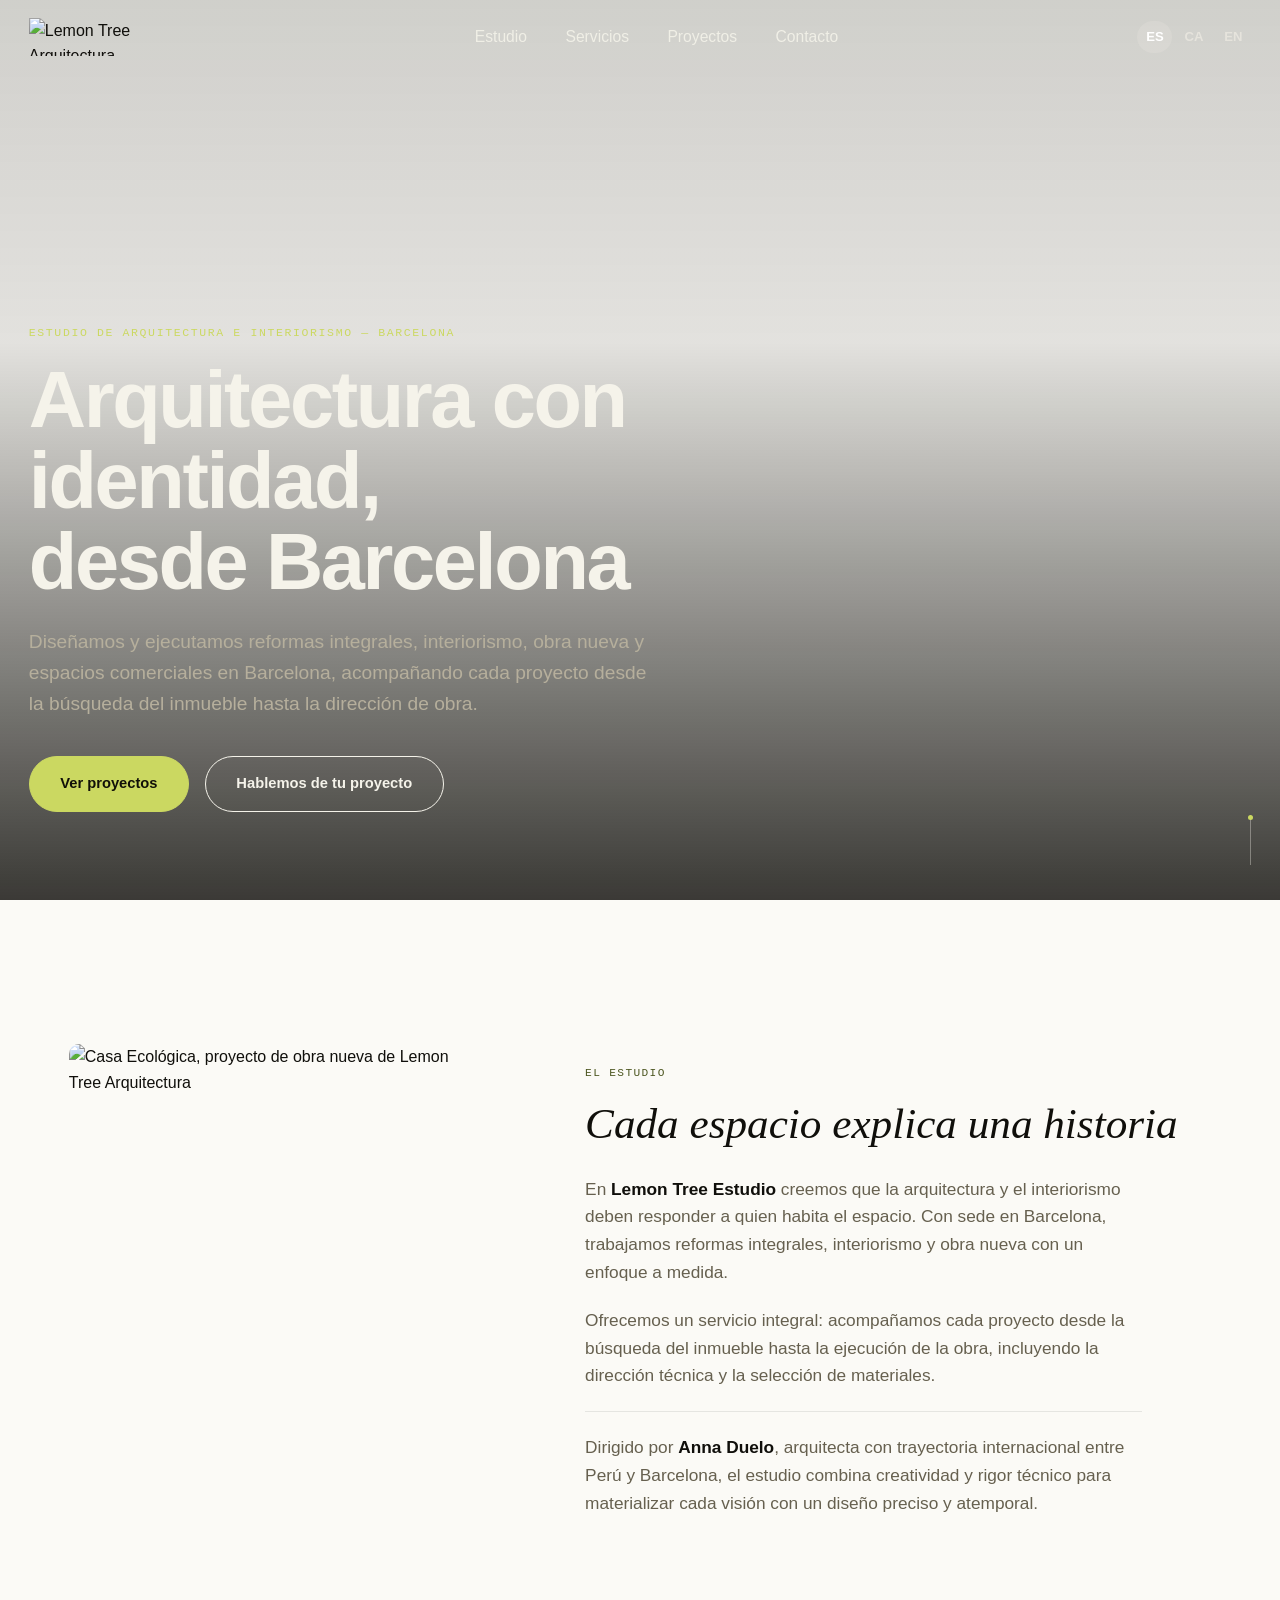
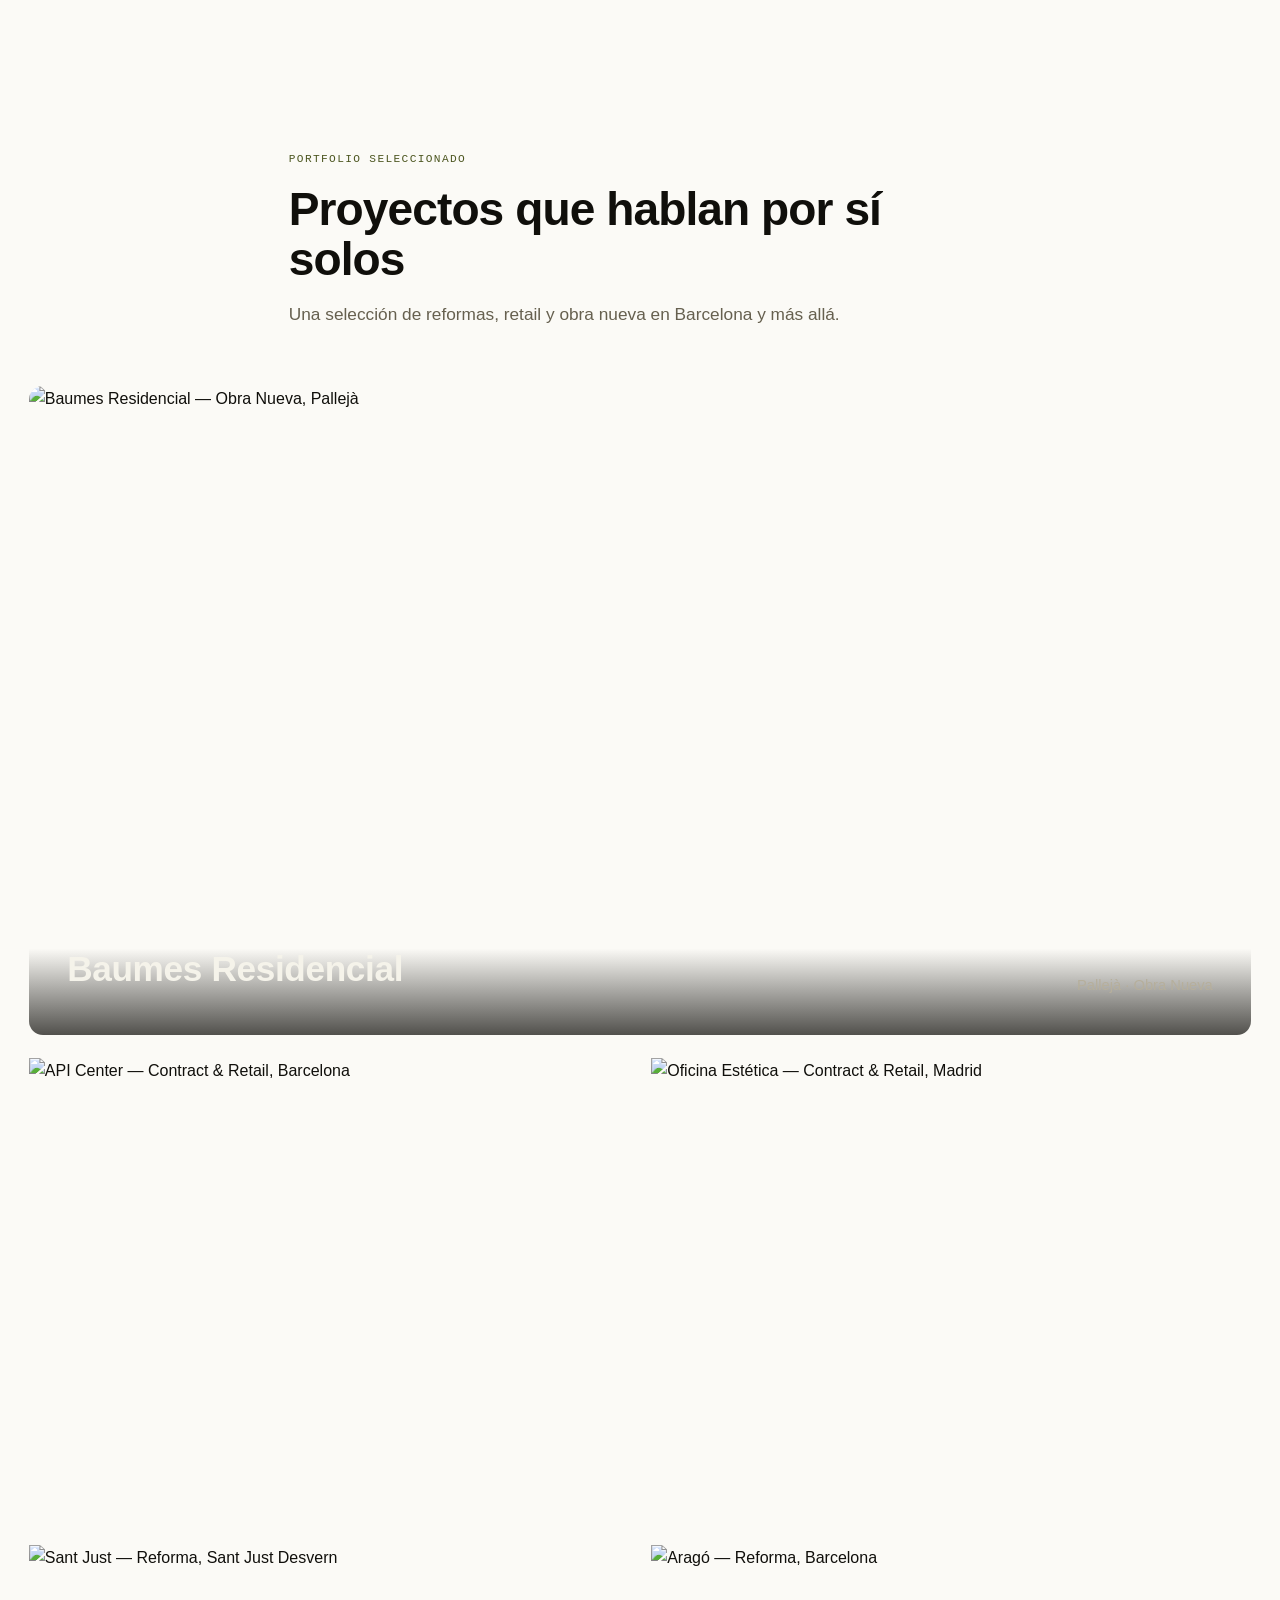
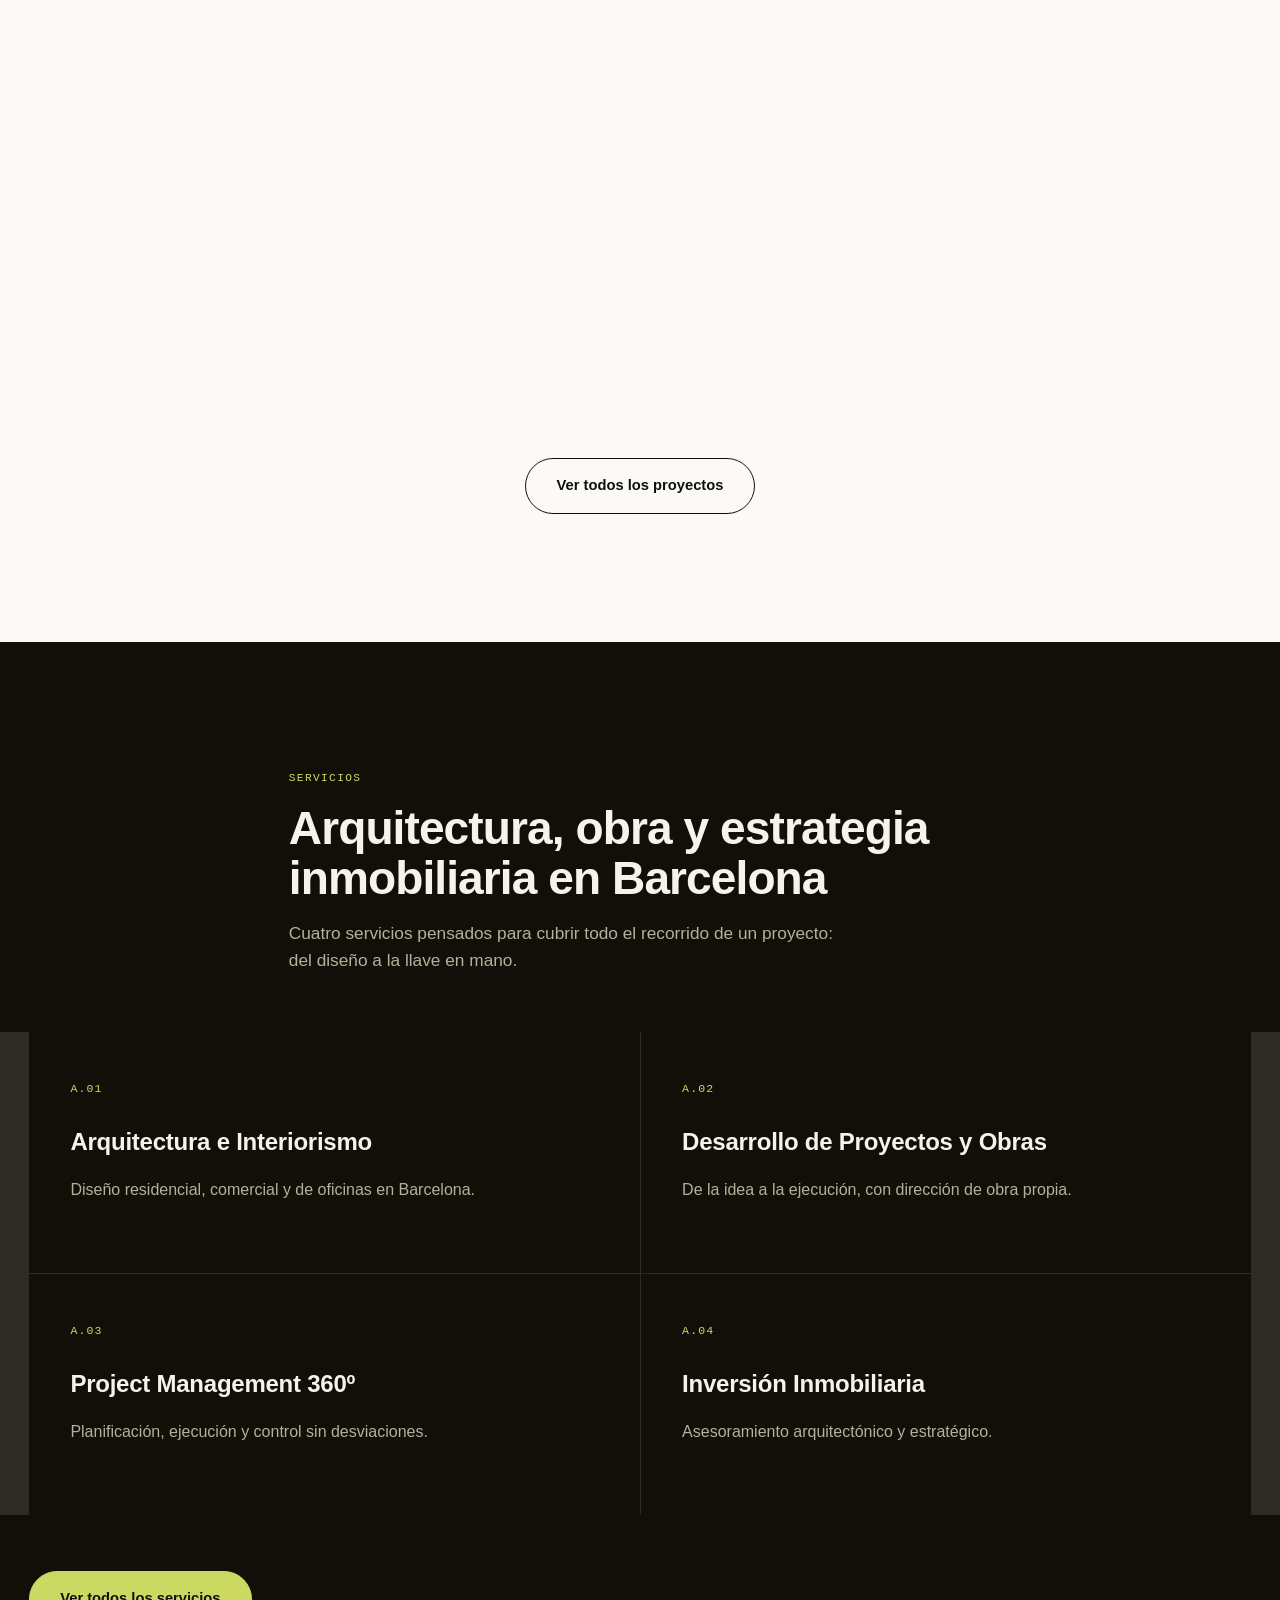
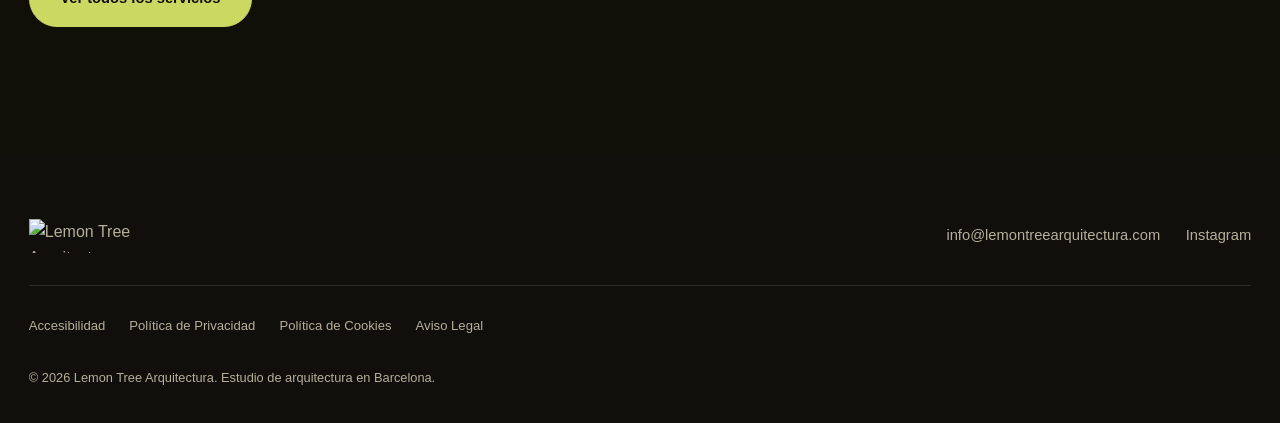
==== commit 80a1d194: "nueva version" ====
--- a/index.html
+++ b/index.html
@@ -4,349 +4,99 @@
 <meta charset="UTF-8">
 <meta name="viewport" content="width=device-width, initial-scale=1">
 <title data-i18n="meta.title">Lemon Tree Arquitectura | Estudio de Arquitectura en Barcelona</title>
-<meta name="description" data-i18n-attr="content" data-i18n="meta.description" content="Estudio de arquitectura e interiorismo en Barcelona. Reformas integrales, obra nueva, retail y project management, dirigido por la arquitecta Anna Duelo.">
+<meta name="description" data-i18n="meta.description" content="Estudio de arquitectura e interiorismo en Barcelona. Reformas integrales, obra nueva, retail y project management, dirigido por la arquitecta Anna Duelo.">
 <meta name="robots" content="index, follow, max-snippet:-1, max-image-preview:large">
 <link rel="canonical" href="https://lemontreearquitectura.com/">
-
-<!-- Open Graph -->
 <meta property="og:type" content="website">
 <meta property="og:site_name" content="Lemon Tree Arquitectura">
-<meta property="og:locale" content="es_ES">
-<meta property="og:locale:alternate" content="ca_ES">
-<meta property="og:locale:alternate" content="en_GB">
-<meta property="og:title" data-i18n-attr="content" data-i18n="meta.title" content="Lemon Tree Arquitectura | Estudio de Arquitectura en Barcelona">
-<meta property="og:description" data-i18n-attr="content" data-i18n="meta.description" content="Estudio de arquitectura e interiorismo en Barcelona. Reformas integrales, obra nueva, retail y project management.">
+<meta property="og:title" content="Lemon Tree Arquitectura | Estudio de Arquitectura en Barcelona">
+<meta property="og:description" content="Estudio de arquitectura e interiorismo en Barcelona. Reformas integrales, obra nueva, retail y project management.">
 <meta property="og:url" content="https://lemontreearquitectura.com/">
-
-<!-- hreflang: misma URL, contenido conmutado por JS. Si en el futuro se despliega en subcarpetas /ca/ /en/, actualizar aquí -->
-<link rel="alternate" hreflang="es" href="https://lemontreearquitectura.com/">
-<link rel="alternate" hreflang="ca" href="https://lemontreearquitectura.com/">
-<link rel="alternate" hreflang="en" href="https://lemontreearquitectura.com/">
-<link rel="alternate" hreflang="x-default" href="https://lemontreearquitectura.com/">
-
-<link rel="icon" href="data:image/svg+xml,%3Csvg xmlns='http://www.w3.org/2000/svg' viewBox='0 0 100 100'%3E%3Crect width='100' height='100' fill='%2315140F'/%3E%3Cpath d='M20 75 L20 30 L50 15 L80 30 L80 75 M35 75 L35 45 L65 45 L65 75' stroke='%237C8A2E' stroke-width='6' fill='none'/%3E%3C/svg%3E">
-
+<link rel="icon" href="data:image/svg+xml,%3Csvg xmlns='http://www.w3.org/2000/svg' viewBox='0 0 100 100'%3E%3Crect width='100' height='100' fill='%23111008'/%3E%3Cpath d='M20 75 L20 30 L50 15 L80 30 L80 75 M35 75 L35 45 L65 45 L65 75' stroke='%23CBD861' stroke-width='6' fill='none'/%3E%3C/svg%3E">
 <link rel="stylesheet" href="styles.css">
-
 <script type="application/ld+json">
 {
-  "@context": "https://schema.org",
-  "@type": "Architect",
-  "name": "Lemon Tree Arquitectura",
-  "image": "https://lemontreearquitectura.com/logo.png",
-  "url": "https://lemontreearquitectura.com/",
+  "@context": "https://schema.org", "@type": "Architect",
+  "name": "Lemon Tree Arquitectura", "url": "https://lemontreearquitectura.com/",
   "email": "info@lemontreearquitectura.com",
-  "founder": {
-    "@type": "Person",
-    "name": "Anna Duelo",
-    "jobTitle": "Arquitecta"
-  },
-  "areaServed": {
-    "@type": "City",
-    "name": "Barcelona"
-  },
-  "address": {
-    "@type": "PostalAddress",
-    "addressLocality": "Barcelona",
-    "addressCountry": "ES"
-  },
+  "founder": { "@type": "Person", "name": "Anna Duelo", "jobTitle": "Arquitecta" },
+  "areaServed": { "@type": "City", "name": "Barcelona" },
+  "address": { "@type": "PostalAddress", "addressLocality": "Barcelona", "addressCountry": "ES" },
   "sameAs": ["https://www.instagram.com/lemontreearquitectura/"],
-  "description": "Estudio de arquitectura e interiorismo en Barcelona especializado en reformas integrales, obra nueva, retail y project management.",
-  "makesOffer": [
-    { "@type": "Offer", "itemOffered": { "@type": "Service", "name": "Arquitectura e interiorismo" } },
-    { "@type": "Offer", "itemOffered": { "@type": "Service", "name": "Desarrollo de proyectos y dirección de obra" } },
-    { "@type": "Offer", "itemOffered": { "@type": "Service", "name": "Project Management 360º" } },
-    { "@type": "Offer", "itemOffered": { "@type": "Service", "name": "Asesoramiento de inversión inmobiliaria" } }
-  ]
+  "description": "Estudio de arquitectura e interiorismo en Barcelona especializado en reformas integrales, obra nueva, retail y project management."
 }
 </script>
 </head>
-<body>
+<body data-page="home">
 
-<a class="skip-link" href="#contenido" data-i18n="a11y.skip">Saltar al contenido</a>
-
-<div class="grain" aria-hidden="true"></div>
-
-<header class="site-header" id="siteHeader">
-  <div class="header-inner">
-    <a href="#inicio" class="wordmark" aria-label="Lemon Tree Arquitectura — inicio">
-      <img class="wordmark-logo" src="https://lemontreearquitectura.com/wp-content/uploads/2025/03/logo_black.png" alt="Lemon Tree Arquitectura" width="150" height="40">
-      <span class="wordmark-sub">ARQUITECTURA — BARCELONA</span>
-    </a>
-
-    <nav class="main-nav" aria-label="Navegación principal">
-      <a href="#estudio" data-i18n="nav.studio">Estudio</a>
-      <a href="#servicios" data-i18n="nav.services">Servicios</a>
-      <a href="#proyectos" data-i18n="nav.projects">Proyectos</a>
-      <a href="#contacto" data-i18n="nav.contact">Contacto</a>
-    </nav>
-
-    <div class="header-right">
-      <div class="lang-switch" role="group" aria-label="Selector de idioma">
-        <button type="button" class="lang-btn is-active" data-lang="es">ES</button>
-        <button type="button" class="lang-btn" data-lang="ca">CA</button>
-        <button type="button" class="lang-btn" data-lang="en">EN</button>
-      </div>
-      <button type="button" class="menu-toggle" id="menuToggle" aria-label="Abrir menú" aria-expanded="false">
-        <span></span><span></span><span></span>
-      </button>
-    </div>
-  </div>
-
-  <nav class="mobile-nav" id="mobileNav" aria-label="Navegación móvil">
-    <a href="#estudio" data-i18n="nav.studio">Estudio</a>
-    <a href="#servicios" data-i18n="nav.services">Servicios</a>
-    <a href="#proyectos" data-i18n="nav.projects">Proyectos</a>
-    <a href="#contacto" data-i18n="nav.contact">Contacto</a>
-  </nav>
-</header>
+<a class="skip-link" href="#contenido">Saltar al contenido</a>
+<header class="site-header" id="siteHeader"></header>
 
 <main id="contenido">
 
-  <!-- ============ HERO ============ -->
-  <section class="hero hero--photo" id="inicio">
-    <div class="hero-media" aria-hidden="true">
-      <img src="https://lemontreearquitectura.com/wp-content/uploads/2025/02/bruc-4-scaled.jpg" alt="" class="photo">
-      <div class="hero-scrim"></div>
+  <section class="hero">
+    <div class="hero-media parallax-host">
+      <img class="parallax-img" src="https://lemontreearquitectura.com/wp-content/uploads/2025/02/bruc-4-scaled.jpg" alt="">
     </div>
-    <svg class="hero-blueprint" viewBox="0 0 1200 800" preserveAspectRatio="xMidYMid slice" aria-hidden="true">
-      <defs>
-        <pattern id="grid" width="40" height="40" patternUnits="userSpaceOnUse">
-          <path d="M40 0H0V40" fill="none" stroke="currentColor" stroke-width="0.5"/>
-        </pattern>
-      </defs>
-      <rect width="1200" height="800" fill="url(#grid)"/>
-      <g class="draw-lines" fill="none" stroke="currentColor" stroke-width="1.4">
-        <path d="M120 620 L120 260 L360 140 L600 260 L600 620" />
-        <path d="M210 620 L210 380 L510 380 L510 620" />
-        <path d="M120 260 L600 260" stroke-dasharray="4 8"/>
-        <path d="M700 620 L1080 620 L1080 220 L890 220 L890 620" />
-        <path d="M760 620 L760 320 L1020 320 L1020 620" stroke-dasharray="4 8"/>
-        <circle cx="360" cy="140" r="4" fill="currentColor" stroke="none"/>
-      </g>
-    </svg>
-
-    <div class="hero-inner">
-      <p class="eyebrow" data-i18n="hero.eyebrow">Estudio de arquitectura e interiorismo — Barcelona</p>
-      <h1 class="hero-title" data-i18n="hero.title">Arquitectura e interiorismo<br>con identidad, desde Barcelona</h1>
+    <div class="hero-scrim"></div>
+    <div class="container hero-inner">
+      <p class="hero-eyebrow" data-i18n="hero.eyebrow">Estudio de arquitectura e interiorismo — Barcelona</p>
+      <h1 class="hero-title" data-i18n="hero.title">Arquitectura con identidad,<br>desde Barcelona</h1>
       <p class="hero-sub" data-i18n="hero.sub">Diseñamos y ejecutamos reformas integrales, interiorismo, obra nueva y espacios comerciales en Barcelona, acompañando cada proyecto desde la búsqueda del inmueble hasta la dirección de obra.</p>
       <div class="hero-ctas">
-        <a href="#proyectos" class="btn btn-primary" data-i18n="hero.ctaProjects">Ver proyectos</a>
-        <a href="#contacto" class="btn btn-ghost" data-i18n="hero.ctaContact">Hablemos de tu proyecto</a>
+        <a href="proyectos.html" class="btn btn-primary on-dark" data-i18n="hero.ctaProjects">Ver proyectos</a>
+        <a href="contacto.html" class="btn btn-ghost on-dark" data-i18n="hero.ctaContact">Hablemos de tu proyecto</a>
       </div>
-      <p class="hero-trust" data-i18n="hero.trust">Estudio propio desde 2020 · Proyectos residenciales, comerciales y de oficinas</p>
     </div>
-
-    <a href="#estudio" class="scroll-cue" aria-hidden="true"><span></span></a>
+    <div class="scroll-cue"><span></span></div>
   </section>
 
-  <!-- ============ INTRO / MANIFESTO ============ -->
-  <section class="intro" id="estudio-intro">
+  <section class="intro">
     <div class="intro-inner">
       <figure class="intro-figure">
-        <img src="https://lemontreearquitectura.com/wp-content/uploads/2025/02/casa-ecologica-5.jpg" alt="Casa Ecológica, proyecto de obra nueva de Lemon Tree Arquitectura" class="photo" loading="lazy">
+        <img src="https://lemontreearquitectura.com/wp-content/uploads/2025/02/casa-ecologica-5.jpg" alt="Casa Ecológica, proyecto de obra nueva de Lemon Tree Arquitectura" loading="lazy">
       </figure>
       <div class="intro-text">
-      <p class="eyebrow" data-i18n="intro.eyebrow">El estudio</p>
-      <h2 class="intro-heading" data-i18n="intro.heading">Cada espacio<br>cuenta una historia</h2>
-      <div class="intro-copy">
-        <p data-i18n="intro.p1">En <strong>Lemon Tree Estudio</strong> creemos que la arquitectura y el interiorismo deben responder a quien habita el espacio. Con sede en Barcelona, trabajamos reformas integrales, interiorismo y obra nueva desde un enfoque a medida, dando forma a proyectos residenciales, comerciales y de oficinas que reflejan la identidad de cada cliente.</p>
-        <p data-i18n="intro.p2">Ofrecemos un servicio integral: acompañamos cada proyecto desde la búsqueda del inmueble hasta la ejecución de la obra, incluyendo la dirección técnica, la selección de materiales y, si el proyecto lo requiere, la creación de marca e imagen corporativa.</p>
-        <p class="intro-signature" data-i18n="intro.signature">Dirigido por <strong>Anna Duelo</strong>, arquitecta con trayectoria internacional entre Perú y Barcelona, el estudio combina creatividad y rigor técnico para materializar cada visión con un diseño preciso y atemporal.</p>
-      </div>
+        <p class="eyebrow" data-i18n="intro.eyebrow">El estudio</p>
+        <h2 class="intro-heading" data-i18n="intro.heading">Cada espacio explica una historia</h2>
+        <div class="intro-copy">
+          <p data-i18n="intro.p1">En <strong>Lemon Tree Estudio</strong> creemos que la arquitectura y el interiorismo deben responder a quien habita el espacio. Con sede en Barcelona, trabajamos reformas integrales, interiorismo y obra nueva con un enfoque a medida.</p>
+          <p data-i18n="intro.p2">Ofrecemos un servicio integral: acompañamos cada proyecto desde la búsqueda del inmueble hasta la ejecución de la obra, incluyendo la dirección técnica y la selección de materiales.</p>
+          <p class="intro-signature" data-i18n="intro.signature">Dirigido por <strong>Anna Duelo</strong>, arquitecta con trayectoria internacional entre Perú y Barcelona, el estudio combina creatividad y rigor técnico para materializar cada visión con un diseño preciso y atemporal.</p>
+        </div>
       </div>
     </div>
   </section>
 
-  <!-- ============ SERVICIOS ============ -->
-  <section class="services" id="servicios">
+  <section class="featured">
     <div class="section-head">
-      <p class="eyebrow eyebrow-light" data-i18n="services.eyebrow">Servicios</p>
-      <h2 class="section-heading" data-i18n="services.heading">Arquitectura, obra y estrategia inmobiliaria en Barcelona</h2>
-      <p class="section-sub" data-i18n="services.sub">Cuatro servicios pensados para cubrir todo el recorrido de un proyecto: del diseño a la llave en mano.</p>
+      <p class="eyebrow" data-i18n="featured.eyebrow">Portfolio seleccionado</p>
+      <h2 class="section-heading" data-i18n="featured.heading">Proyectos que hablan por sí solos</h2>
+      <p class="section-sub" data-i18n="featured.sub">Una selección de reformas, retail y obra nueva en Barcelona y más allá.</p>
     </div>
-
-    <div class="services-grid">
-      <article class="service-card">
-        <span class="service-code">A.01</span>
-        <h3 data-i18n="services.s1.title">Arquitectura e Interiorismo</h3>
-        <p data-i18n="services.s1.desc">Diseñamos arquitectura residencial, comercial y de oficinas en Barcelona, con especial atención a la distribución, la iluminación, los materiales y los acabados. De la reforma integral a la obra nueva, cada proyecto busca el equilibrio entre estética, funcionalidad y confort.</p>
-        <ul class="service-list">
-          <li data-i18n="services.s1.li1">Reformas integrales de vivienda</li>
-          <li data-i18n="services.s1.li2">Interiorismo residencial y comercial</li>
-          <li data-i18n="services.s1.li3">Proyectos de obra nueva</li>
-        </ul>
-      </article>
-
-      <article class="service-card">
-        <span class="service-code">A.02</span>
-        <h3 data-i18n="services.s2.title">Desarrollo de Proyectos y Obras</h3>
-        <p data-i18n="services.s2.desc">Acompañamos cada proyecto desde la idea hasta su ejecución: desarrollo técnico, planificación detallada y dirección de obra en Barcelona para un proceso fluido y sin imprevistos.</p>
-        <ul class="service-list">
-          <li data-i18n="services.s2.li1">Proyecto arquitectónico y de interiorismo</li>
-          <li data-i18n="services.s2.li2">Selección de materiales y acabados</li>
-          <li data-i18n="services.s2.li3">Coordinación con industriales y proveedores</li>
-          <li data-i18n="services.s2.li4">Supervisión en obra: calidad y plazos</li>
-        </ul>
-      </article>
-
-      <article class="service-card">
-        <span class="service-code">A.03</span>
-        <h3 data-i18n="services.s3.title">Project Management 360º</h3>
-        <p data-i18n="services.s3.desc">Centralizamos la planificación, ejecución y control de cada etapa para que el proyecto avance sin desviaciones de presupuesto ni retrasos, con un proceso seguro y transparente de principio a fin.</p>
-        <ul class="service-list">
-          <li data-i18n="services.s3.li1">Gestión de permisos y licencias</li>
-          <li data-i18n="services.s3.li2">Planificación de costes y tiempos</li>
-          <li data-i18n="services.s3.li3">Supervisión de proveedores y contratistas</li>
-          <li data-i18n="services.s3.li4">Control de calidad e imprevistos</li>
-        </ul>
-      </article>
-
-      <article class="service-card">
-        <span class="service-code">A.04</span>
-        <h3 data-i18n="services.s4.title">Asesoramiento de Inversión Inmobiliaria</h3>
-        <p data-i18n="services.s4.desc">Ayudamos a tomar decisiones inteligentes en la compra, venta y optimización de inmuebles en Barcelona, analizando cada oportunidad desde una perspectiva arquitectónica y estratégica.</p>
-        <ul class="service-list">
-          <li data-i18n="services.s4.li1">Búsqueda y análisis de propiedades</li>
-          <li data-i18n="services.s4.li2">Estudios de viabilidad y valoración</li>
-          <li data-i18n="services.s4.li3">Propuestas de mejora y revalorización</li>
-          <li data-i18n="services.s4.li4">Asesoría en gestión y comercialización</li>
-        </ul>
-      </article>
-    </div>
+    <a class="featured-lead" id="featuredLead" href="proyectos.html"></a>
+    <div class="featured-grid" id="featuredGrid"></div>
+    <p class="view-all"><a class="btn btn-ghost" href="proyectos.html" data-i18n="featured.viewAll">Ver todos los proyectos</a></p>
   </section>
 
-  <!-- ============ PROYECTOS ============ -->
-  <section class="projects" id="proyectos">
-    <div class="section-head">
-      <p class="eyebrow" data-i18n="projects.eyebrow">Portfolio</p>
-      <h2 class="section-heading" data-i18n="projects.heading">Proyectos de arquitectura y reforma en Barcelona</h2>
-      <p class="section-sub" data-i18n="projects.sub">Reformas integrales, locales comerciales y obra nueva realizados en Barcelona y otras ciudades.</p>
+  <section class="services">
+    <div class="section-head on-dark">
+      <p class="eyebrow eyebrow-light" data-i18n="services.eyebrow">Servicios</p>
+      <h2 class="section-heading" style="color:var(--on-dark)" data-i18n="services.heading">Arquitectura, obra y estrategia inmobiliaria en Barcelona</h2>
+      <p class="section-sub on-dark" data-i18n="services.sub">Cuatro servicios pensados para cubrir todo el recorrido de un proyecto: del diseño a la llave en mano.</p>
     </div>
-
-    <div class="filters" role="group" aria-label="Filtrar proyectos por tipología">
-      <button class="filter-btn is-active" data-filter="todos" data-i18n="projects.filter.all">Todos</button>
-      <button class="filter-btn" data-filter="reforma" data-i18n="projects.filter.reforma">Reforma</button>
-      <button class="filter-btn" data-filter="contract" data-i18n="projects.filter.contract">Contract &amp; Retail</button>
-      <button class="filter-btn" data-filter="obranueva" data-i18n="projects.filter.new">Obra Nueva</button>
+    <div class="services-grid">
+      <article class="service-card"><span class="service-index">A.01</span><h3>Arquitectura e Interiorismo</h3><p>Diseño residencial, comercial y de oficinas en Barcelona.</p></article>
+      <article class="service-card"><span class="service-index">A.02</span><h3>Desarrollo de Proyectos y Obras</h3><p>De la idea a la ejecución, con dirección de obra propia.</p></article>
+      <article class="service-card"><span class="service-index">A.03</span><h3>Project Management 360º</h3><p>Planificación, ejecución y control sin desviaciones.</p></article>
+      <article class="service-card"><span class="service-index">A.04</span><h3>Inversión Inmobiliaria</h3><p>Asesoramiento arquitectónico y estratégico.</p></article>
     </div>
-
-    <div class="projects-grid" id="projectsGrid"><!-- generado por script.js --></div>
-  </section>
-
-  <!-- ============ ESTUDIO / ANNA DUELO ============ -->
-  <section class="studio" id="estudio">
-    <div class="section-head">
-      <p class="eyebrow eyebrow-light" data-i18n="studio.eyebrow">Trayectoria</p>
-      <h2 class="section-heading" data-i18n="studio.heading">Anna Duelo, arquitecta</h2>
-      <p class="section-sub" data-i18n="studio.sub">Licenciada en Arquitectura por la Universidad Internacional de Cataluña (ESARQ), 2010.</p>
-    </div>
-
-    <figure class="studio-banner">
-      <img src="https://lemontreearquitectura.com/wp-content/uploads/2025/02/SantJust_07-scaled.jpg" alt="Proyecto Sant Just, Lemon Tree Arquitectura" class="photo" loading="lazy">
-    </figure>
-
-    <ol class="timeline">
-      <li class="timeline-item">
-        <span class="timeline-year">2012—2015</span>
-        <span class="timeline-place" data-i18n="studio.t1.place">Perú</span>
-        <p data-i18n="studio.t1.text">Colabora con estudios de arquitectura peruanos en proyectos residenciales y comerciales en todo el país. Cofunda Nayaraq, colectivo para la reconstrucción de viviendas tras el terremoto de Pisco, formando parte del equipo constructor.</p>
-      </li>
-      <li class="timeline-item">
-        <span class="timeline-year">2016—2019</span>
-        <span class="timeline-place" data-i18n="studio.t2.place">Barcelona</span>
-        <p data-i18n="studio.t2.text">De vuelta en Barcelona, funda el estudio Duelo &amp; Bustillo, desarrollando proyectos residenciales, comerciales y de oficinas en la ciudad.</p>
-      </li>
-      <li class="timeline-item">
-        <span class="timeline-year" data-i18n="studio.t3.year">2020—Actualidad</span>
-        <span class="timeline-place" data-i18n="studio.t3.place">Barcelona</span>
-        <p data-i18n="studio.t3.text">Crea de forma independiente Lemon Tree Arquitectura. Ese mismo año cofunda Absolute Properties Real Estate SA, la constructora que materializa los proyectos del estudio. Imparte además formación en arquitectura para agentes inmobiliarios en colegios y asociaciones profesionales.</p>
-      </li>
-    </ol>
-
-    <div class="partners">
-      <h3 data-i18n="studio.partners.title">Partners y colaboradores</h3>
-      <p data-i18n="studio.partners.text">Nuestro equipo se complementa con una red de colaboradores externos —interioristas, ingenierías, industriales y constructoras— para llevar cada proyecto de principio a fin.</p>
-    </div>
-  </section>
-
-  <!-- ============ CONTACTO ============ -->
-  <section class="contact" id="contacto">
-    <div class="contact-grid">
-      <div class="contact-info">
-        <p class="eyebrow eyebrow-light" data-i18n="contact.eyebrow">Contacto</p>
-        <h2 class="section-heading" data-i18n="contact.heading">Hablemos de tu proyecto</h2>
-        <p class="section-sub" data-i18n="contact.sub">Cuéntanos tu idea y te ayudamos a darle forma: desde la primera visita hasta la última llave entregada.</p>
-
-        <a class="contact-email" href="mailto:info@lemontreearquitectura.com">info@lemontreearquitectura.com</a>
-
-        <div class="contact-meta">
-          <div>
-            <span data-i18n="contact.locationLabel">Ubicación</span>
-            <p data-i18n="contact.location">Barcelona, España</p>
-          </div>
-          <div>
-            <span data-i18n="contact.socialLabel">Redes</span>
-            <p><a href="https://www.instagram.com/lemontreearquitectura/" target="_blank" rel="noopener">Instagram</a></p>
-          </div>
-        </div>
-      </div>
-
-      <form class="contact-form" id="contactForm" novalidate>
-        <div class="field">
-          <label for="f-name" data-i18n="contact.form.name">Nombre</label>
-          <input type="text" id="f-name" name="name" required>
-        </div>
-        <div class="field">
-          <label for="f-email" data-i18n="contact.form.email">Email</label>
-          <input type="email" id="f-email" name="email" required>
-        </div>
-        <div class="field">
-          <label for="f-phone" data-i18n="contact.form.phone">Teléfono (opcional)</label>
-          <input type="tel" id="f-phone" name="phone">
-        </div>
-        <div class="field">
-          <label for="f-type" data-i18n="contact.form.type">Tipo de proyecto</label>
-          <select id="f-type" name="type">
-            <option data-i18n="contact.form.type1">Reforma integral</option>
-            <option data-i18n="contact.form.type2">Obra nueva</option>
-            <option data-i18n="contact.form.type3">Interiorismo</option>
-            <option data-i18n="contact.form.type4">Retail y oficinas</option>
-            <option data-i18n="contact.form.type5">Inversión inmobiliaria</option>
-          </select>
-        </div>
-        <div class="field field-full">
-          <label for="f-message" data-i18n="contact.form.message">Cuéntanos tu proyecto</label>
-          <textarea id="f-message" name="message" rows="4" required></textarea>
-        </div>
-        <button type="submit" class="btn btn-primary field-full" data-i18n="contact.form.submit">Enviar mensaje</button>
-        <p class="form-note" data-i18n="contact.form.note">Al enviar se abrirá tu gestor de correo con el mensaje ya redactado.</p>
-      </form>
-    </div>
+    <p class="services-cta"><a class="btn btn-primary on-dark" href="servicios.html" data-i18n="services.viewAll">Ver todos los servicios</a></p>
   </section>
 
 </main>
 
-<footer class="site-footer">
-  <div class="footer-inner">
-    <div class="footer-brand">
-      <img class="wordmark-logo footer-logo" src="https://lemontreearquitectura.com/wp-content/uploads/2025/03/logo_white.png" alt="Lemon Tree Arquitectura" width="170" height="46">
-      <span class="wordmark-sub" data-i18n="footer.tagline">Arquitectura e interiorismo en Barcelona</span>
-    </div>
-    <div class="footer-links">
-      <a href="mailto:info@lemontreearquitectura.com">info@lemontreearquitectura.com</a>
-      <a href="https://www.instagram.com/lemontreearquitectura/" target="_blank" rel="noopener">Instagram</a>
-    </div>
-    <div class="footer-legal">
-      <a href="/declaracion-de-accesibilidad/" data-i18n="footer.a11y">Accesibilidad</a>
-      <a href="/politica-de-privacidad/" data-i18n="footer.privacy">Política de Privacidad</a>
-      <a href="/politica-de-cookies/" data-i18n="footer.cookies">Política de Cookies</a>
-      <a href="/aviso-legal/" data-i18n="footer.legal">Aviso Legal</a>
-    </div>
-    <p class="footer-copy" data-i18n="footer.copy">© 2026 Lemon Tree Arquitectura. Estudio de arquitectura en Barcelona.</p>
-  </div>
-</footer>
-
+<footer class="site-footer" id="siteFooter"></footer>
 <script src="script.js"></script>
 </body>
 </html>
--- a/styles.css
+++ b/styles.css
@@ -1,32 +1,37 @@
 /* ==========================================================================
-   LEMON TREE ARQUITECTURA — sistema de diseño
-   Paleta: piedra/enlucido cálido + tinta casi negra + verd llima (acento cítrico)
-   Tipografía: serif editorial para display, sans de sistema para texto,
-   monoespaciada para etiquetas técnicas (referencia a la anotación de planos)
+   LEMON TREE ARQUITECTURA — sistema de diseño v3
+   Dirección: premium / editorial contemporáneo. Mucho blanco, tipografía
+   grande en sans para todo lo funcional (menú incluido), un serif discreto
+   reservado solo para momentos de autor (citas, titulares de marca), acento
+   cítrico usado con mucha disciplina. Cero cajas: las fotografías respiran
+   a sangre, sin bordes ni sombras de tarjeta.
    ========================================================================== */
 
 :root{
-  --bg:            #EDE9DC;
-  --bg-alt:        #E3DCC7;
-  --ink:           #1C1A15;
-  --ink-soft:      #57503F;
-  --line:          rgba(28,26,21,.14);
-  --line-strong:   rgba(28,26,21,.28);
-
-  --accent:        #6C7A2A;
+  --bg:            #FBFAF6;
+  --bg-alt:        #F1EFE7;
+  --ink:           #100F0B;
+  --ink-soft:      #66604F;
+  --ink-faint:     #948D79;
+  --line:          rgba(16,15,11,.09);
+  --line-strong:   rgba(16,15,11,.20);
+
+  --accent:        #6E7A2E;
   --accent-deep:   #4C5620;
-  --paper-dark:    #15140F;
-  --paper-dark-2:  #1F1D15;
-  --on-dark:       #EEE9DA;
-  --on-dark-soft:  #A9A290;
-  --accent-on-dark:#C7D45A;
-
-  --serif: Georgia, "Iowan Old Style", "Palatino Linotype", "Times New Roman", serif;
-  --sans: -apple-system, BlinkMacSystemFont, "Segoe UI", Roboto, "Helvetica Neue", Arial, sans-serif;
-  --mono: ui-monospace, "SF Mono", "Cascadia Mono", "Roboto Mono", Consolas, monospace;
-
-  --container: 1240px;
-  --radius: 2px;
+  --paper-dark:    #111008;
+  --paper-dark-2:  #1B190F;
+  --on-dark:       #F5F3EA;
+  --on-dark-soft:  #B6AF9C;
+  --accent-on-dark:#CBD861;
+
+  --display: -apple-system, BlinkMacSystemFont, "Segoe UI", "Helvetica Neue", Helvetica, Arial, sans-serif;
+  --sans:    -apple-system, BlinkMacSystemFont, "Segoe UI", "Helvetica Neue", Helvetica, Arial, sans-serif;
+  --serif:   Georgia, "Iowan Old Style", "Palatino Linotype", "Times New Roman", serif;
+  --mono:    ui-monospace, "SF Mono", "Cascadia Mono", "Roboto Mono", Consolas, monospace;
+
+  --container: 1320px;
+  --container-narrow: 760px;
+  --ease: cubic-bezier(.22,.61,.36,1);
 }
 
 *,*::before,*::after{ box-sizing: border-box; }
@@ -37,12 +42,8 @@
 }
 
 body{
-  margin:0;
-  background: var(--bg);
-  color: var(--ink);
-  font-family: var(--sans);
-  font-size: 16px;
-  line-height: 1.6;
+  margin:0; background: var(--bg); color: var(--ink);
+  font-family: var(--sans); font-size: 16px; line-height: 1.6;
   -webkit-font-smoothing: antialiased;
 }
 
@@ -52,105 +53,94 @@
 button{ font: inherit; cursor:pointer; background:none; border:none; color:inherit; }
 input,textarea,select{ font: inherit; }
 
-.skip-link{
-  position:absolute; left:-999px; top:0; z-index:200;
-  background:var(--accent); color:var(--paper-dark); padding:.8em 1.4em;
-}
+.skip-link{ position:absolute; left:-999px; top:0; z-index:300; background:var(--accent); color:var(--paper-dark); padding:.8em 1.4em; }
 .skip-link:focus{ left:1rem; top:1rem; }
-
 :focus-visible{ outline: 2px solid var(--accent); outline-offset: 3px; }
 
-.grain{
-  position:fixed; inset:0; pointer-events:none; z-index:100; opacity:.035; mix-blend-mode:multiply;
-  background-image: url("data:image/svg+xml,%3Csvg xmlns='http://www.w3.org/2000/svg' width='120' height='120'%3E%3Cfilter id='n'%3E%3CfeTurbulence type='fractalNoise' baseFrequency='0.9' numOctaves='2' stitchTiles='stitch'/%3E%3C/filter%3E%3Crect width='100%25' height='100%25' filter='url(%23n)'/%3E%3C/svg%3E");
-}
-
-/* Tratamiento fotográfico unificado: todas las fotografías reales del estudio
-   comparten un mismo revelado (ligero desaturado + contraste) para que fotos
-   de calidades distintas luzcan coherentes dentro de la misma identidad visual */
-img.photo{
-  width:100%; height:100%; object-fit:cover; display:block;
-  filter: grayscale(22%) sepia(6%) saturate(108%) contrast(1.04);
-}
-
+/* ---------------- Utility ---------------- */
 .eyebrow{
-  font-family: var(--mono);
-  font-size: .72rem;
-  letter-spacing: .14em;
-  text-transform: uppercase;
-  color: var(--accent-deep);
-  margin: 0 0 1.1rem;
+  font-family: var(--mono); font-size: .7rem; letter-spacing: .12em; text-transform: uppercase;
+  color: var(--accent-deep); margin: 0 0 1rem;
 }
 .eyebrow-light{ color: var(--accent-on-dark); }
-
-.section-head{ max-width: 720px; margin: 0 auto 3.4rem; padding: 0 1.6rem; text-align:left; }
+.container{ max-width: var(--container); margin: 0 auto; padding: 0 1.8rem; }
+
+.section-head{ max-width: var(--container-narrow); margin: 0 auto 3.6rem; padding: 0 1.8rem; }
 .section-heading{
-  font-family: var(--serif);
-  font-weight:400;
-  font-size: clamp(1.9rem, 3.4vw, 2.7rem);
-  line-height:1.15;
-  margin:0 0 .9rem;
-  letter-spacing: -.01em;
-}
-.section-sub{ color: var(--ink-soft); font-size:1.02rem; max-width:56ch; margin:0; }
-.services .section-sub, .contact .section-sub{ color: var(--on-dark-soft); }
-
-/* ---------------- Header ---------------- */
+  font-family: var(--display); font-weight:600; letter-spacing:-.02em;
+  font-size: clamp(2rem, 3.6vw, 3rem); line-height:1.08; margin:0 0 1rem;
+}
+.section-sub{ color: var(--ink-soft); font-size:1.08rem; max-width:58ch; margin:0; }
+.on-dark .section-sub, .section-sub.on-dark{ color: var(--on-dark-soft); }
+
+.btn{
+  display:inline-flex; align-items:center; gap:.5rem; padding: .95rem 1.9rem;
+  font-family: var(--sans); font-weight:600; font-size:.92rem;
+  border-radius: 999px; border:1px solid var(--ink); transition: all .3s var(--ease);
+}
+.btn-primary{ background: var(--ink); color: var(--bg); }
+.btn-primary:hover{ background: var(--accent-deep); border-color: var(--accent-deep); transform: translateY(-1px); }
+.btn-ghost{ background:transparent; color:var(--ink); }
+.btn-ghost:hover{ background: var(--ink); color: var(--bg); }
+.on-dark .btn, .btn.on-dark{ border-color: var(--on-dark); color: var(--on-dark); }
+.on-dark .btn-primary, .btn.on-dark.btn-primary{ background: var(--accent-on-dark); color: var(--paper-dark); border-color: var(--accent-on-dark); }
+.on-dark .btn-primary:hover{ background: var(--on-dark); border-color: var(--on-dark); }
+
+.reveal{ opacity:0; transform: translateY(24px); transition: opacity .8s var(--ease), transform .8s var(--ease); }
+.reveal.is-visible{ opacity:1; transform:none; }
+
+/* ---------------- Header (flotante, cristal) ---------------- */
 .site-header{
-  position: fixed; inset: 0 0 auto 0; z-index: 150;
-  background: transparent;
-  transition: background .35s ease, border-color .35s ease, backdrop-filter .35s ease;
-  border-bottom: 1px solid transparent;
+  position: fixed; inset: 0 0 auto 0; z-index: 200;
+  padding: 1.1rem 0; transition: background .35s ease, box-shadow .35s ease, backdrop-filter .35s ease;
 }
 .site-header.is-scrolled{
-  background: rgba(237,233,220,.86);
-  backdrop-filter: blur(10px);
-  border-bottom: 1px solid var(--line);
-}
-.header-inner{
-  max-width: var(--container); margin:0 auto; padding: 1.1rem 1.6rem;
-  display:flex; align-items:center; justify-content:space-between; gap:1.5rem;
-}
-.wordmark{ display:flex; align-items:center; gap:.7rem; line-height:1.1; }
-.wordmark-logo{ height: 30px; width:auto; }
-.footer-logo{ height: 34px; }
-.wordmark-sub{ font-family: var(--mono); font-size:.6rem; letter-spacing:.12em; color: var(--ink-soft); text-transform:uppercase; }
-
-.main-nav{ display:flex; gap:2.1rem; }
+  background: rgba(251,250,246,.82); backdrop-filter: blur(14px) saturate(160%);
+  box-shadow: 0 1px 0 var(--line);
+}
+.header-on-dark:not(.is-scrolled) .main-nav a{ color: rgba(245,243,234,.86); }
+.header-on-dark:not(.is-scrolled) .main-nav a:hover,
+.header-on-dark:not(.is-scrolled) .main-nav a.is-active{ color: #fff; }
+.header-on-dark:not(.is-scrolled) .main-nav a.is-active::after{ background: var(--accent-on-dark); }
+.header-on-dark:not(.is-scrolled) .lang-btn{ color: rgba(245,243,234,.55); }
+.header-on-dark:not(.is-scrolled) .lang-btn.is-active{ color:#fff; background: rgba(245,243,234,.16); }
+.header-on-dark:not(.is-scrolled) .menu-toggle span{ background:#fff; }
+.header-inner{ display:flex; align-items:center; justify-content:space-between; gap:1.6rem; }
+
+.wordmark{ display:flex; align-items:center; }
+.wordmark img{ height: 38px; width:auto; transition: height .3s var(--ease); }
+.site-header.is-scrolled .wordmark img{ height: 30px; }
+
+.main-nav{ display:flex; align-items:center; gap:2.4rem; }
 .main-nav a{
-  font-family: var(--mono); font-size:.78rem; letter-spacing:.06em; text-transform:uppercase;
-  position:relative; padding-bottom:3px;
-}
-.main-nav a::after{
-  content:""; position:absolute; left:0; right:100%; bottom:0; height:1px; background: var(--accent);
-  transition: right .28s ease;
-}
-.main-nav a:hover::after{ right:0; }
-
-.header-right{ display:flex; align-items:center; gap:1.1rem; }
-.lang-switch{ display:flex; gap:.35rem; font-family: var(--mono); font-size:.72rem; }
-.lang-btn{ padding:.3rem .5rem; letter-spacing:.05em; color: var(--ink-soft); border:1px solid transparent; border-radius: var(--radius); }
-.lang-btn.is-active{ color: var(--ink); border-color: var(--line-strong); }
+  font-family: var(--sans); font-size:.98rem; font-weight:500; color: var(--ink-soft);
+  position:relative; padding: .3rem 0; transition: color .2s ease;
+}
+.main-nav a:hover, .main-nav a.is-active{ color: var(--ink); }
+.main-nav a.is-active::after{
+  content:""; position:absolute; left:0; right:0; bottom:-2px; height:2px; background: var(--accent); border-radius:2px;
+}
+
+.header-right{ display:flex; align-items:center; gap:1.3rem; }
+.lang-switch{ display:flex; gap:.2rem; font-family: var(--sans); font-size:.82rem; font-weight:600; }
+.lang-btn{ padding:.35rem .55rem; color: var(--ink-faint); border-radius: 999px; }
+.lang-btn.is-active{ color: var(--ink); background: var(--bg-alt); }
 .lang-btn:hover{ color: var(--ink); }
 
-.menu-toggle{ display:none; flex-direction:column; justify-content:center; gap:5px; width:32px; height:32px; }
-.menu-toggle span{ display:block; height:1px; background: var(--ink); width:100%; transition: transform .25s ease, opacity .25s ease; }
-.menu-toggle[aria-expanded="true"] span:nth-child(1){ transform: translateY(6px) rotate(45deg); }
+.menu-toggle{ display:none; flex-direction:column; justify-content:center; gap:5px; width:34px; height:34px; }
+.menu-toggle span{ display:block; height:1.5px; background: var(--ink); width:100%; border-radius:2px; transition: transform .25s ease, opacity .25s ease; }
+.menu-toggle[aria-expanded="true"] span:nth-child(1){ transform: translateY(6.5px) rotate(45deg); }
 .menu-toggle[aria-expanded="true"] span:nth-child(2){ opacity:0; }
-.menu-toggle[aria-expanded="true"] span:nth-child(3){ transform: translateY(-6px) rotate(-45deg); }
+.menu-toggle[aria-expanded="true"] span:nth-child(3){ transform: translateY(-6.5px) rotate(-45deg); }
 
 .mobile-nav{
-  display:none; flex-direction:column; gap:0; max-height:0; overflow:hidden;
-  background: var(--bg); border-bottom:1px solid var(--line);
-  transition: max-height .35s ease;
-}
-.mobile-nav.is-open{ max-height: 320px; }
-.mobile-nav a{
-  padding: 1rem 1.6rem; border-top:1px solid var(--line);
-  font-family: var(--mono); font-size:.85rem; letter-spacing:.06em; text-transform:uppercase;
-}
-
-@media (max-width: 860px){
+  display:none; flex-direction:column; max-height:0; overflow:hidden;
+  background: var(--bg); border-top:1px solid var(--line); transition: max-height .35s var(--ease);
+}
+.mobile-nav.is-open{ max-height: 420px; }
+.mobile-nav a{ padding: 1.05rem 1.8rem; border-bottom:1px solid var(--line); font-size:1.02rem; font-weight:500; }
+
+@media (max-width: 880px){
   .main-nav{ display:none; }
   .menu-toggle{ display:flex; }
   .mobile-nav{ display:flex; }
@@ -158,175 +148,188 @@
 
 /* ---------------- Hero ---------------- */
 .hero{
-  position:relative; min-height: 100svh; display:flex; flex-direction:column; justify-content:center;
-  padding: 8rem 1.6rem 4rem; overflow:hidden;
-}
-.hero-media{ position:absolute; inset:0; z-index:0; }
-.hero-media img{ width:100%; height:100%; object-fit:cover; }
+  position:relative; min-height: 100svh; display:flex; align-items:flex-end;
+  overflow:hidden; padding: 0 0 5.5rem;
+}
+.hero-media{ position:absolute; inset:0; z-index:0; overflow:hidden; }
+.hero-media img{
+  width:100%; height: 132%; object-fit:cover; will-change: transform;
+  transform: translateY(0) scale(1.06);
+}
 .hero-scrim{
   position:absolute; inset:0;
-  background:
-    linear-gradient(180deg, rgba(21,20,15,.72) 0%, rgba(21,20,15,.58) 45%, rgba(21,20,15,.86) 100%);
-}
-.hero-blueprint{
-  position:absolute; inset:0; width:100%; height:100%; z-index:0;
-  color: rgba(238,233,218,.24);
-  mix-blend-mode: screen;
-}
-.hero--photo .eyebrow{ color: var(--accent-on-dark); }
-.hero--photo .hero-title{ color: var(--on-dark); }
-.hero--photo .hero-sub{ color: var(--on-dark-soft); }
-.hero--photo .hero-trust{ color: var(--on-dark-soft); }
-.hero--photo .scroll-cue{ background: rgba(238,233,218,.3); }
-.hero--photo .btn-primary{ background: var(--accent-on-dark); color: var(--paper-dark); border-color: var(--accent-on-dark); }
-.hero--photo .btn-primary:hover{ background: var(--on-dark); border-color: var(--on-dark); }
-.hero--photo .btn-ghost{ border-color: var(--on-dark); color: var(--on-dark); }
-.hero--photo .btn-ghost:hover{ background: var(--on-dark); color: var(--paper-dark); }
-.hero-blueprint .draw-lines path{
-  stroke-dasharray: 900; stroke-dashoffset: 900;
-  animation: draw 2.6s ease forwards .3s;
-}
-@keyframes draw{ to{ stroke-dashoffset:0; } }
-
-.hero-inner{ position:relative; z-index:1; max-width: 820px; margin: 0 auto; text-align:center; }
+  background: linear-gradient(180deg, rgba(16,15,11,.18) 0%, rgba(16,15,11,.1) 38%, rgba(16,15,11,.82) 100%);
+}
+.hero-inner{ position:relative; z-index:1; width:100%; }
+.hero-eyebrow{ font-family: var(--mono); font-size:.72rem; letter-spacing:.14em; text-transform:uppercase; color: var(--accent-on-dark); margin: 0 0 1.1rem; }
 .hero-title{
-  font-family: var(--serif); font-weight:400; letter-spacing:-.015em;
-  font-size: clamp(2.4rem, 6.4vw, 4.4rem); line-height:1.08; margin: 0 0 1.4rem;
-}
-.hero-sub{ font-size: clamp(1rem,1.6vw,1.15rem); color: var(--ink-soft); max-width: 620px; margin: 0 auto 2.2rem; }
-.hero-ctas{ display:flex; gap:1rem; justify-content:center; flex-wrap:wrap; margin-bottom:2.4rem; }
-.hero-trust{ font-family: var(--mono); font-size:.72rem; letter-spacing:.06em; text-transform:uppercase; color: var(--ink-soft); }
-
-.btn{
-  display:inline-flex; align-items:center; gap:.5rem; padding: .95rem 1.7rem;
-  font-family: var(--mono); font-size:.78rem; letter-spacing:.06em; text-transform:uppercase;
-  border-radius: var(--radius); border:1px solid var(--ink); transition: all .25s ease;
-}
-.btn-primary{ background: var(--ink); color: var(--bg); }
-.btn-primary:hover{ background: var(--accent-deep); border-color: var(--accent-deep); }
-.btn-ghost{ background:transparent; color:var(--ink); }
-.btn-ghost:hover{ background: var(--ink); color: var(--bg); }
-.services .btn, .contact .btn{ border-color: var(--on-dark); }
-.contact .btn-primary{ background: var(--accent-on-dark); color: var(--paper-dark); border-color: var(--accent-on-dark); }
-.contact .btn-primary:hover{ background: var(--on-dark); border-color: var(--on-dark); }
-
+  font-family: var(--display); font-weight:600; letter-spacing:-.03em; color: var(--on-dark);
+  font-size: clamp(2.6rem, 6.2vw, 5rem); line-height:1.02; margin: 0 0 1.5rem; max-width: 16ch;
+}
+.hero-sub{ font-size: clamp(1.02rem,1.6vw,1.2rem); color: var(--on-dark-soft); max-width: 620px; margin: 0 0 2.3rem; }
+.hero-ctas{ display:flex; gap:1rem; flex-wrap:wrap; }
 .scroll-cue{
-  position:absolute; left:50%; bottom: 2.2rem; transform: translateX(-50%);
-  width:1px; height:46px; background: var(--line-strong); z-index:1;
-}
-.scroll-cue span{
-  position:absolute; top:0; left:-2px; width:5px; height:5px; border-radius:50%;
-  background: var(--accent); animation: cue 1.8s ease-in-out infinite;
-}
-.hero--photo .scroll-cue span{ background: var(--accent-on-dark); }
+  position:absolute; right: 1.8rem; bottom: 2.2rem; z-index:1;
+  width:1px; height:50px; background: rgba(245,243,234,.35);
+}
+.scroll-cue span{ position:absolute; top:0; left:-2px; width:5px; height:5px; border-radius:50%; background: var(--accent-on-dark); animation: cue 1.8s ease-in-out infinite; }
 @keyframes cue{ 0%{ top:0; opacity:0; } 20%{ opacity:1; } 100%{ top:100%; opacity:0; } }
 
-/* ---------------- Reveal on scroll ---------------- */
-.reveal{ opacity:0; transform: translateY(26px); transition: opacity .8s ease, transform .8s ease; }
-.reveal.is-visible{ opacity:1; transform:none; }
-
-/* ---------------- Intro ---------------- */
-.intro{ padding: 7rem 1.6rem; }
-.intro-inner{ max-width: var(--container); margin:0 auto; display:grid; grid-template-columns: .85fr 1.15fr; gap: 3.5rem; align-items:center; }
-.intro-figure{ aspect-ratio: 3/4; overflow:hidden; border-radius: var(--radius); border:1px solid var(--line); }
-.intro-heading{ font-family: var(--serif); font-weight:400; font-size: clamp(2rem,4vw,3rem); line-height:1.1; margin: 0 0 1.6rem; }
-.intro-copy p{ margin:0 0 1.3rem; color: var(--ink-soft); font-size:1.06rem; max-width:60ch; }
+/* ---------------- Page hero (páginas internas) ---------------- */
+.page-hero{ padding: 11rem 1.8rem 5rem; max-width: var(--container-narrow); margin: 0 auto; }
+.page-hero .section-heading{ font-size: clamp(2.3rem,5vw,3.6rem); }
+
+/* ---------------- Intro / manifesto ---------------- */
+.intro{ padding: 8rem 1.8rem; }
+.intro-inner{ max-width: var(--container); margin:0 auto; display:grid; grid-template-columns: .85fr 1.15fr; gap: 4rem; align-items:center; }
+.intro-figure{ aspect-ratio: 4/5; overflow:hidden; border-radius: 10px; }
+.intro-figure img{ width:100%; height:100%; object-fit:cover; }
+.intro-heading{ font-family: var(--serif); font-weight:400; font-style:italic; font-size: clamp(1.9rem,3.6vw,2.7rem); line-height:1.18; margin: 0 0 1.6rem; color: var(--ink); }
+.intro-copy p{ margin:0 0 1.3rem; color: var(--ink-soft); font-size:1.08rem; max-width:58ch; }
 .intro-copy strong{ color: var(--ink); font-weight:600; }
-.intro-signature{ border-top:1px solid var(--line); padding-top:1.3rem; }
-
-@media (max-width: 860px){
-  .intro-inner{ grid-template-columns:1fr; gap:1.8rem; }
+.intro-signature{ border-top:1px solid var(--line); padding-top:1.4rem; }
+
+@media (max-width: 880px){
+  .intro-inner{ grid-template-columns:1fr; gap:2rem; }
   .intro-figure{ aspect-ratio: 16/10; }
 }
 
-/* ---------------- Services ---------------- */
-.services{ background: var(--paper-dark); color: var(--on-dark); padding: 7rem 0; }
-.services .section-head{ margin-left:auto; margin-right:auto; }
-.services-grid{
-  max-width: var(--container); margin:0 auto; padding: 0 1.6rem;
-  display:grid; grid-template-columns: repeat(2,1fr); gap: 1px; background: rgba(238,233,218,.14);
-}
-.service-card{
-  background: var(--paper-dark); padding: 2.6rem 2.4rem; position:relative;
-}
-.service-code{
-  display:block; font-family: var(--mono); font-size:.72rem; letter-spacing:.1em;
-  color: var(--accent-on-dark); margin-bottom: 1.4rem;
-}
-.service-card h3{ font-family: var(--serif); font-weight:400; font-size:1.4rem; margin: 0 0 .9rem; }
-.service-card p{ color: var(--on-dark-soft); font-size:.98rem; margin: 0 0 1.3rem; }
-.service-list li{
-  font-size:.9rem; color: var(--on-dark); padding-left: 1.3rem; position:relative; margin-bottom:.55rem;
-}
-.service-list li::before{ content:"—"; position:absolute; left:0; color: var(--accent-on-dark); }
-
-@media (max-width: 760px){
-  .services-grid{ grid-template-columns:1fr; }
-}
-
-/* ---------------- Projects ---------------- */
-.projects{ padding: 7rem 0; }
-.projects .section-head{ margin-left:auto; margin-right:auto; }
-.filters{
-  max-width: var(--container); margin: 0 auto 2.6rem; padding: 0 1.6rem;
-  display:flex; gap:.6rem; flex-wrap:wrap;
-}
+/* ---------------- Services teaser / grid ---------------- */
+.services{ background: var(--paper-dark); color: var(--on-dark); padding: 8rem 0; }
+.services-grid{ max-width: var(--container); margin:0 auto; padding: 0 1.8rem; display:grid; grid-template-columns: repeat(2,1fr); gap: 1px; background: rgba(245,243,234,.12); }
+.service-card{ background: var(--paper-dark); padding: 3rem 2.6rem; }
+.service-index{ display:block; font-family: var(--mono); font-size:.72rem; letter-spacing:.1em; color: var(--accent-on-dark); margin-bottom: 1.5rem; }
+.service-card h3{ font-family: var(--display); font-weight:600; font-size:1.5rem; margin: 0 0 1rem; letter-spacing:-.01em; }
+.service-card p{ color: var(--on-dark-soft); font-size:1rem; margin: 0 0 1.4rem; }
+.service-list li{ font-size:.92rem; color: var(--on-dark); padding-left: 1.3rem; position:relative; margin-bottom:.6rem; }
+.service-list li::before{ content:"–"; position:absolute; left:0; color: var(--accent-on-dark); }
+.services-cta{ max-width: var(--container); margin: 3.5rem auto 0; padding: 0 1.8rem; }
+
+@media (max-width: 760px){ .services-grid{ grid-template-columns:1fr; } }
+
+/* ---------------- Proyectos: SIN cajas, imagen a sangre ---------------- */
+.projects-intro{ padding: 8rem 1.8rem 3rem; }
+.filters{ max-width: var(--container); margin: 0 auto 4rem; padding: 0 1.8rem; display:flex; gap:.5rem; flex-wrap:wrap; }
 .filter-btn{
-  font-family: var(--mono); font-size:.74rem; letter-spacing:.05em; text-transform:uppercase;
-  padding:.55rem 1rem; border:1px solid var(--line-strong); border-radius: var(--radius); color: var(--ink-soft);
-  transition: all .2s ease;
+  font-family: var(--sans); font-weight:600; font-size:.86rem; padding:.6rem 1.15rem;
+  border:1px solid var(--line-strong); border-radius: 999px; color: var(--ink-soft); transition: all .25s var(--ease);
 }
 .filter-btn:hover{ border-color: var(--ink); color: var(--ink); }
 .filter-btn.is-active{ background: var(--ink); border-color: var(--ink); color: var(--bg); }
 
-.projects-grid{
-  max-width: var(--container); margin:0 auto; padding: 0 1.6rem;
-  display:grid; grid-template-columns: repeat(3,1fr); gap: 1.6rem;
-}
-.project-card{
-  border: 1px solid var(--line); border-radius: var(--radius); overflow:hidden; background: var(--bg-alt);
-  transition: transform .3s ease, box-shadow .3s ease, border-color .3s ease;
-}
-.project-card:hover{ transform: translateY(-4px); border-color: var(--line-strong); box-shadow: 0 18px 34px -22px rgba(28,26,21,.4); }
-.project-figure{ aspect-ratio: 4/3; background: var(--bg); border-bottom:1px solid var(--line); overflow:hidden; }
-.project-figure svg{ width:100%; height:100%; }
-.project-body{ padding: 1.3rem 1.4rem 1.5rem; }
-.project-tag{ font-family: var(--mono); font-size:.66rem; letter-spacing:.08em; text-transform:uppercase; color: var(--accent-deep); }
-.project-name{ font-family: var(--serif); font-size:1.2rem; margin:.4rem 0 .15rem; }
-.project-place{ font-size:.86rem; color: var(--ink-soft); }
-.project-card[hidden]{ display:none; }
-
-@media (max-width: 980px){ .projects-grid{ grid-template-columns: repeat(2,1fr); } }
-@media (max-width: 620px){ .projects-grid{ grid-template-columns: 1fr; } }
-
-/* ---------------- Studio / timeline ---------------- */
-.studio{ padding: 7rem 1.6rem; background: var(--bg-alt); }
-.studio-banner{
-  max-width: var(--container); margin: 0 auto 4rem; aspect-ratio: 21/8; overflow:hidden;
-  border-radius: var(--radius); border:1px solid var(--line);
-}
-.timeline{ max-width: 780px; margin: 0 auto; }
-.timeline-item{
-  display:grid; grid-template-columns: 130px 1fr; gap:1.6rem; padding: 2rem 0; border-top:1px solid var(--line);
-}
+.project-feed{ max-width: var(--container); margin: 0 auto; padding: 0 1.8rem 4rem; display:flex; flex-direction:column; gap: 7rem; }
+.project-row{ display:grid; grid-template-columns: 1fr; gap: 1.6rem; }
+.project-row a.project-media{
+  display:block; aspect-ratio: 16/9.5; overflow:hidden; border-radius: 12px; position:relative;
+}
+.project-row.is-wide a.project-media{ aspect-ratio: 21/9; }
+.project-media img{ width:100%; height:100%; object-fit:cover; transition: transform .8s var(--ease); }
+.project-media:hover img{ transform: scale(1.035); }
+.project-caption{ display:flex; justify-content:space-between; align-items:baseline; gap:1rem; flex-wrap:wrap; }
+.project-caption h3{ font-family: var(--display); font-weight:600; font-size: clamp(1.3rem,2.4vw,1.7rem); letter-spacing:-.01em; margin:0; }
+.project-caption h3 a{ transition: color .2s ease; }
+.project-caption h3 a:hover{ color: var(--accent-deep); }
+.project-meta{ font-family: var(--sans); font-size:.9rem; color: var(--ink-soft); display:flex; gap:.6rem; align-items:center; white-space:nowrap; }
+.project-meta .dot{ width:3px; height:3px; border-radius:50%; background: var(--ink-faint); }
+.project-row[hidden]{ display:none; }
+
+@media (min-width: 860px){
+  .project-feed{ gap: 8.5rem; }
+}
+
+/* ---------------- Featured (home) ---------------- */
+.featured{ padding: 3rem 1.8rem 8rem; }
+.featured-lead{ display:block; aspect-ratio: 16/8.5; overflow:hidden; border-radius: 14px; margin-bottom: 1.4rem; position:relative; }
+.featured-lead img{ width:100%; height:100%; object-fit:cover; transition: transform .9s var(--ease); }
+.featured-lead:hover img{ transform: scale(1.03); }
+.featured-lead-caption{
+  position:absolute; left:0; right:0; bottom:0; padding: 2.4rem;
+  background: linear-gradient(0deg, rgba(16,15,11,.72), transparent 65%);
+  color: var(--on-dark); display:flex; justify-content:space-between; align-items:flex-end; gap:1rem;
+}
+.featured-lead-caption h3{ font-family: var(--display); font-weight:600; font-size: clamp(1.5rem,3vw,2.2rem); margin:0; letter-spacing:-.01em; }
+.featured-lead-caption span{ font-family: var(--sans); font-size:.92rem; color: var(--on-dark-soft); }
+.featured-grid{ max-width: var(--container); margin: 0 auto; display:grid; grid-template-columns: repeat(2,1fr); gap: 1.4rem; }
+.featured-grid .project-media{ aspect-ratio: 4/3.1; }
+@media (max-width: 760px){ .featured-grid{ grid-template-columns:1fr; } }
+
+.view-all{ max-width: var(--container); margin: 3rem auto 0; padding: 0 1.8rem; text-align:center; }
+
+/* ---------------- Studio timeline ---------------- */
+.studio-section{ padding: 8rem 1.8rem; background: var(--bg-alt); }
+.studio-banner{ max-width: var(--container); margin: 0 auto 5rem; aspect-ratio: 21/8; overflow:hidden; border-radius: 14px; }
+.studio-banner img{ width:100%; height:130%; object-fit:cover; }
+.timeline{ max-width: var(--container-narrow); margin: 0 auto; }
+.timeline-item{ display:grid; grid-template-columns: 150px 1fr; gap:1.8rem; padding: 2.4rem 0; border-top:1px solid var(--line); }
 .timeline-item:last-child{ border-bottom:1px solid var(--line); }
 .timeline-year{ font-family: var(--mono); font-size:.85rem; color: var(--accent-deep); }
-.timeline-place{ display:block; font-family: var(--serif); font-size:1.15rem; margin-bottom:.5rem; }
-.timeline-item p{ color: var(--ink-soft); margin:0; grid-column: 1 / -1; }
-
-@media (max-width: 620px){
-  .timeline-item{ grid-template-columns:1fr; gap:.4rem; }
-  .studio-banner{ aspect-ratio: 4/3; }
-}
-
-.partners{ max-width:780px; margin: 3rem auto 0; padding-top:2rem; border-top:1px solid var(--line-strong); }
-.partners h3{ font-family: var(--serif); font-weight:400; font-size:1.3rem; margin:0 0 .8rem; }
+.timeline-place{ display:block; font-family: var(--display); font-weight:600; font-size:1.2rem; margin-bottom:.6rem; }
+.timeline-item p{ color: var(--ink-soft); margin:0; grid-column: 1 / -1; max-width: 62ch; }
+@media (max-width: 640px){ .timeline-item{ grid-template-columns:1fr; gap:.5rem; } }
+
+.partners{ max-width: var(--container-narrow); margin: 3.5rem auto 0; padding-top:2.2rem; border-top:1px solid var(--line-strong); }
+.partners h3{ font-family: var(--display); font-weight:600; font-size:1.35rem; margin:0 0 .9rem; }
 .partners p{ color: var(--ink-soft); margin:0; max-width:60ch; }
 
+.credentials{ max-width: var(--container-narrow); margin: 0 auto 3rem; display:flex; gap:2.4rem; flex-wrap:wrap; }
+.credentials div{ font-family: var(--sans); }
+.credentials span{ display:block; font-family: var(--mono); font-size:.68rem; letter-spacing:.08em; text-transform:uppercase; color: var(--ink-faint); margin-bottom:.35rem; }
+
+/* ---------------- Project detail ---------------- */
+.pd-hero{ position:relative; height: 78svh; min-height:480px; overflow:hidden; }
+.pd-hero-media{ position:absolute; inset:0; }
+.pd-hero-media img{ width:100%; height:132%; object-fit:cover; will-change:transform; }
+.pd-hero-scrim{ position:absolute; inset:0; background: linear-gradient(180deg, rgba(16,15,11,.32) 0%, rgba(16,15,11,.08) 30%, rgba(16,15,11,.85) 100%); }
+.pd-hero-inner{ position:absolute; left:0; right:0; bottom:0; z-index:1; padding: 3rem 1.8rem; }
+.pd-hero-inner .container{ padding:0; }
+.pd-tag{ font-family: var(--mono); font-size:.72rem; letter-spacing:.12em; text-transform:uppercase; color: var(--accent-on-dark); margin-bottom:.9rem; }
+.pd-title{ font-family: var(--display); font-weight:600; letter-spacing:-.02em; color: var(--on-dark); font-size: clamp(2.2rem,5vw,3.8rem); margin:0; }
+.pd-place{ font-size:1.05rem; color: var(--on-dark-soft); margin:.6rem 0 0; }
+
+.pd-specs{ max-width: var(--container); margin: 0 auto; padding: 4.5rem 1.8rem 2rem; display:grid; grid-template-columns: repeat(4,1fr); gap: 2rem; border-bottom: 1px solid var(--line); }
+.pd-spec span{ display:block; font-family: var(--mono); font-size:.68rem; letter-spacing:.08em; text-transform:uppercase; color: var(--ink-faint); margin-bottom:.5rem; }
+.pd-spec strong{ font-family: var(--display); font-weight:600; font-size:1.05rem; }
+@media (max-width: 760px){ .pd-specs{ grid-template-columns: repeat(2,1fr); } }
+
+.pd-desc{ max-width: var(--container-narrow); margin: 0 auto; padding: 4rem 1.8rem; }
+.pd-desc p{ font-size:1.14rem; line-height:1.75; color: var(--ink-soft); margin:0; }
+.pd-credit{ font-size:.82rem; color: var(--ink-faint); margin-top:1.2rem; }
+
+.pd-gallery{ max-width: var(--container); margin: 0 auto; padding: 1rem 1.8rem 7rem; display:grid; grid-template-columns: repeat(2,1fr); gap: 1rem; }
+.pd-gallery button{ display:block; width:100%; aspect-ratio: 4/3; overflow:hidden; border-radius: 10px; padding:0; }
+.pd-gallery img{ width:100%; height:100%; object-fit:cover; transition: transform .5s var(--ease); }
+.pd-gallery button:hover img{ transform: scale(1.04); }
+.pd-gallery .span-2{ grid-column: span 2; aspect-ratio: 16/8; }
+@media (max-width: 640px){ .pd-gallery{ grid-template-columns:1fr; } .pd-gallery .span-2{ grid-column: span 1; } }
+
+.pd-related{ background: var(--bg-alt); padding: 6rem 1.8rem; }
+.pd-related .container{ max-width: var(--container); }
+.pd-related-grid{ display:grid; grid-template-columns: repeat(3,1fr); gap: 1.4rem; margin-top: 2.4rem; }
+@media (max-width: 880px){ .pd-related-grid{ grid-template-columns: 1fr 1fr; } }
+@media (max-width: 560px){ .pd-related-grid{ grid-template-columns: 1fr; } }
+
+/* ---------------- Lightbox ---------------- */
+.lightbox{
+  position:fixed; inset:0; z-index: 500; background: rgba(10,9,6,.96);
+  display:flex; align-items:center; justify-content:center;
+  opacity:0; visibility:hidden; transition: opacity .3s ease;
+}
+.lightbox.is-open{ opacity:1; visibility:visible; }
+.lightbox-img{ max-width: 90vw; max-height: 82vh; object-fit:contain; border-radius:4px; }
+.lightbox-close, .lightbox-prev, .lightbox-next{
+  position:absolute; color: var(--on-dark); width:46px; height:46px; display:flex; align-items:center; justify-content:center;
+  border-radius:50%; background: rgba(245,243,234,.08); transition: background .2s ease;
+}
+.lightbox-close:hover, .lightbox-prev:hover, .lightbox-next:hover{ background: rgba(245,243,234,.18); }
+.lightbox-close{ top: 1.6rem; right: 1.6rem; }
+.lightbox-prev{ left: 1.6rem; top:50%; transform:translateY(-50%); }
+.lightbox-next{ right: 1.6rem; top:50%; transform:translateY(-50%); }
+.lightbox-counter{ position:absolute; bottom: 1.8rem; left:50%; transform:translateX(-50%); font-family: var(--mono); font-size:.78rem; color: var(--on-dark-soft); }
+
 /* ---------------- Contact ---------------- */
-.contact{ background: var(--paper-dark); color: var(--on-dark); padding: 7rem 1.6rem; }
-.contact-grid{ max-width: var(--container); margin:0 auto; display:grid; grid-template-columns: .9fr 1.1fr; gap: 3.5rem; }
-.contact-email{ display:inline-block; font-family: var(--serif); font-size: clamp(1.4rem,3vw,2rem); margin: 1.6rem 0 2.2rem; border-bottom:1px solid var(--accent-on-dark); }
+.contact{ background: var(--paper-dark); color: var(--on-dark); padding: 8rem 1.8rem; }
+.contact-grid{ max-width: var(--container); margin:0 auto; display:grid; grid-template-columns: .9fr 1.1fr; gap: 4rem; }
+.contact-email{ display:inline-block; font-family: var(--display); font-weight:600; letter-spacing:-.01em; font-size: clamp(1.5rem,3vw,2.1rem); margin: 1.7rem 0 2.3rem; border-bottom:1px solid var(--accent-on-dark); }
 .contact-meta{ display:flex; gap:3rem; }
 .contact-meta span{ display:block; font-family: var(--mono); font-size:.68rem; letter-spacing:.08em; text-transform:uppercase; color: var(--on-dark-soft); margin-bottom:.4rem; }
 .contact-meta a{ border-bottom:1px solid var(--on-dark-soft); }
@@ -334,26 +337,28 @@
 .contact-form{ display:grid; grid-template-columns: 1fr 1fr; gap: 1.2rem; }
 .field{ display:flex; flex-direction:column; gap:.5rem; }
 .field-full{ grid-column: 1 / -1; }
-.contact-form label{ font-family: var(--mono); font-size:.68rem; letter-spacing:.08em; text-transform:uppercase; color: var(--on-dark-soft); }
+.contact-form label{ font-family: var(--sans); font-size:.82rem; font-weight:600; color: var(--on-dark-soft); }
 .contact-form input, .contact-form select, .contact-form textarea{
-  background: var(--paper-dark-2); border:1px solid rgba(238,233,218,.2); color: var(--on-dark);
-  padding: .85rem .9rem; border-radius: var(--radius); resize: vertical;
+  background: var(--paper-dark-2); border:1px solid rgba(245,243,234,.2); color: var(--on-dark);
+  padding: .9rem .95rem; border-radius: 10px; resize: vertical;
 }
 .contact-form input:focus, .contact-form select:focus, .contact-form textarea:focus{ border-color: var(--accent-on-dark); }
-.form-note{ grid-column: 1/-1; font-size:.78rem; color: var(--on-dark-soft); margin:0; }
-
-@media (max-width: 860px){
-  .contact-grid{ grid-template-columns:1fr; gap:2.2rem; }
+.form-note{ grid-column: 1/-1; font-size:.8rem; color: var(--on-dark-soft); margin:0; }
+
+@media (max-width: 880px){
+  .contact-grid{ grid-template-columns:1fr; gap:2.4rem; }
   .contact-form{ grid-template-columns:1fr; }
 }
 
 /* ---------------- Footer ---------------- */
-.site-footer{ background: var(--ink); color: var(--on-dark-soft); padding: 3.4rem 1.6rem 2.2rem; }
-.footer-inner{ max-width: var(--container); margin:0 auto; display:grid; grid-template-columns: 1fr auto; gap: 1.6rem 2rem; align-items:center; }
-.footer-brand{ display:flex; flex-direction:column; gap:.6rem; align-items:flex-start; color: var(--on-dark); }
-.footer-brand .wordmark-sub{ color: var(--on-dark-soft); }
-.footer-links{ display:flex; gap:1.6rem; font-size:.88rem; }
+.site-footer{ background: var(--ink); color: var(--on-dark-soft); padding: 4rem 1.8rem 2.2rem; }
+.footer-inner{ max-width: var(--container); margin:0 auto; display:grid; grid-template-columns: 1fr auto; gap: 2rem; align-items:center; }
+.footer-brand img{ height: 34px; }
+.footer-links{ display:flex; gap:1.6rem; font-size:.92rem; }
 .footer-links a:hover{ color: var(--on-dark); }
-.footer-legal{ grid-column: 1 / -1; display:flex; gap:1.4rem; flex-wrap:wrap; font-family: var(--mono); font-size:.7rem; letter-spacing:.04em; padding-top:1.6rem; border-top:1px solid rgba(238,233,218,.12); }
+.footer-legal{ grid-column: 1 / -1; display:flex; gap:1.5rem; flex-wrap:wrap; font-size:.82rem; padding-top:1.8rem; border-top:1px solid rgba(245,243,234,.12); }
 .footer-legal a:hover{ color: var(--on-dark); }
-.footer-copy{ grid-column: 1 / -1; font-size:.76rem; margin:0; }
+.footer-copy{ grid-column: 1 / -1; font-size:.8rem; margin:0; }
+
+/* ---------------- Misc ---------------- */
+.divider{ max-width: var(--container); margin: 0 auto; border-top:1px solid var(--line); }
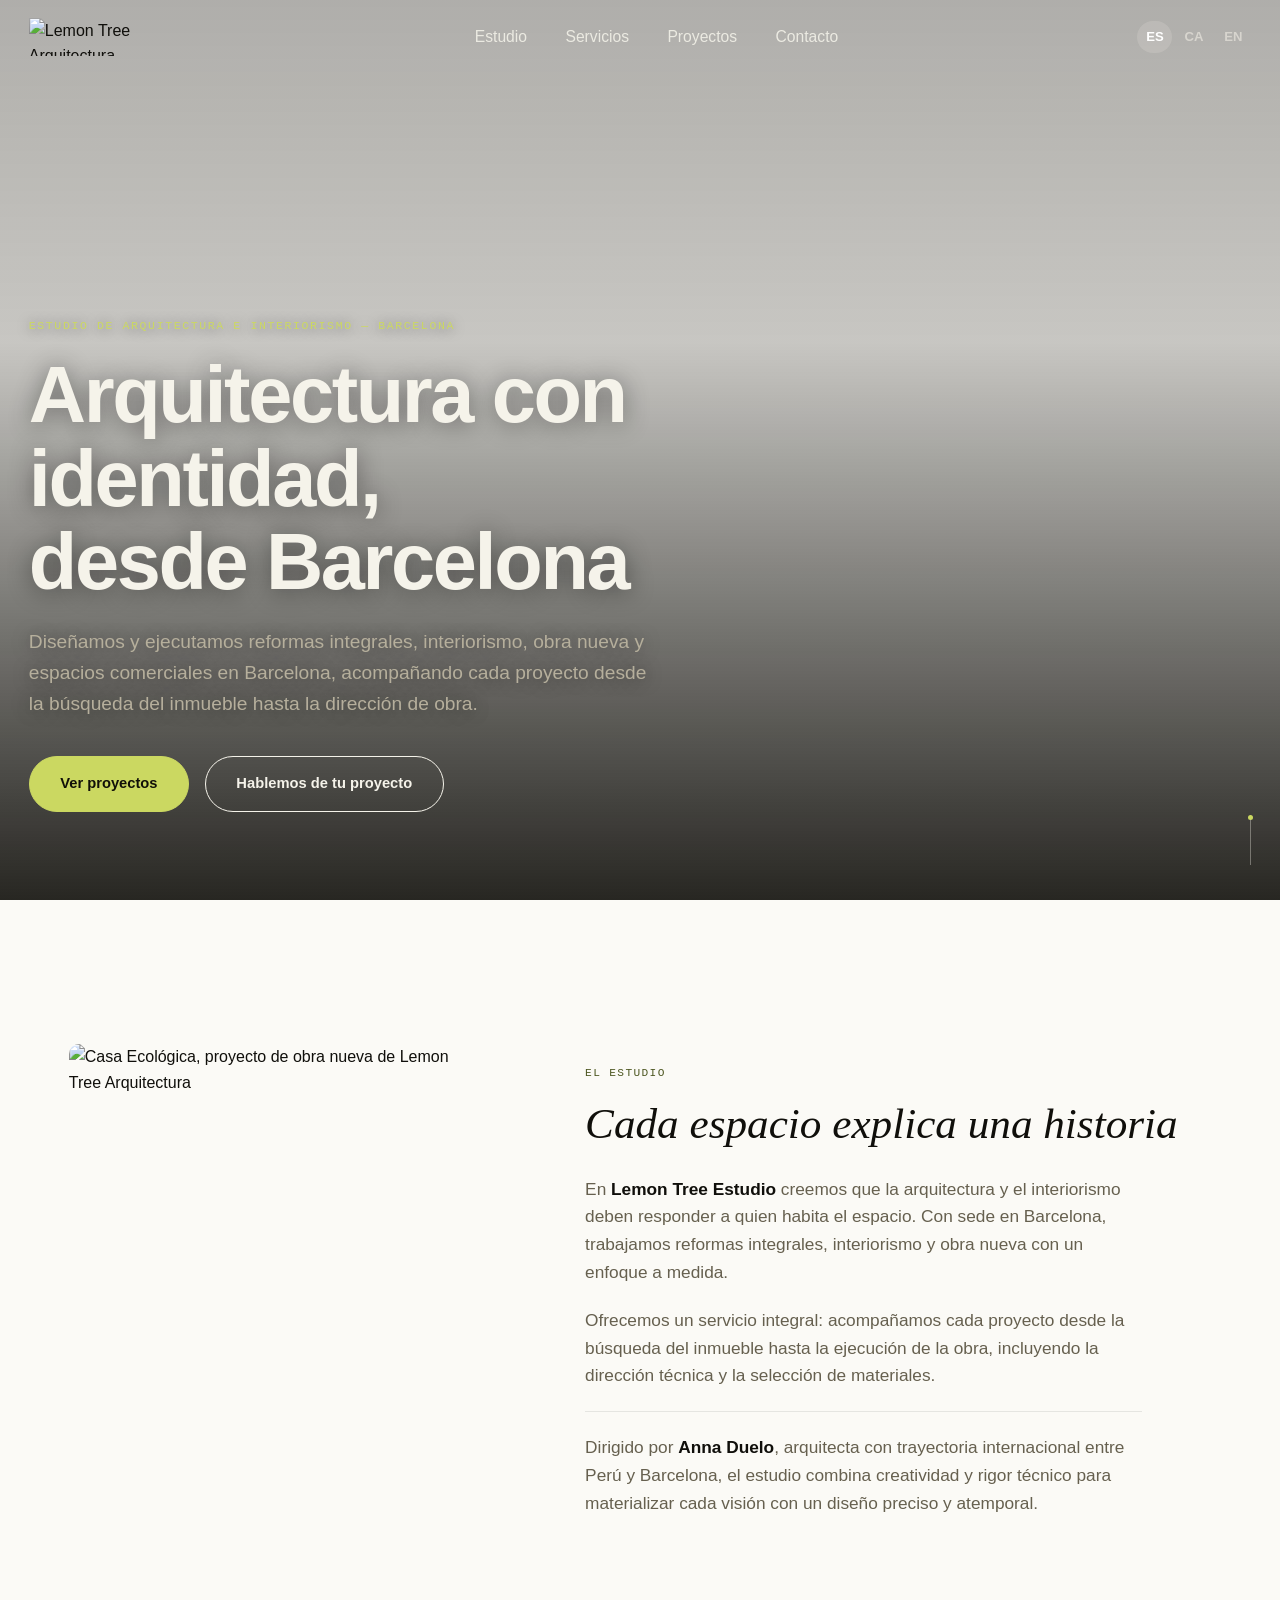
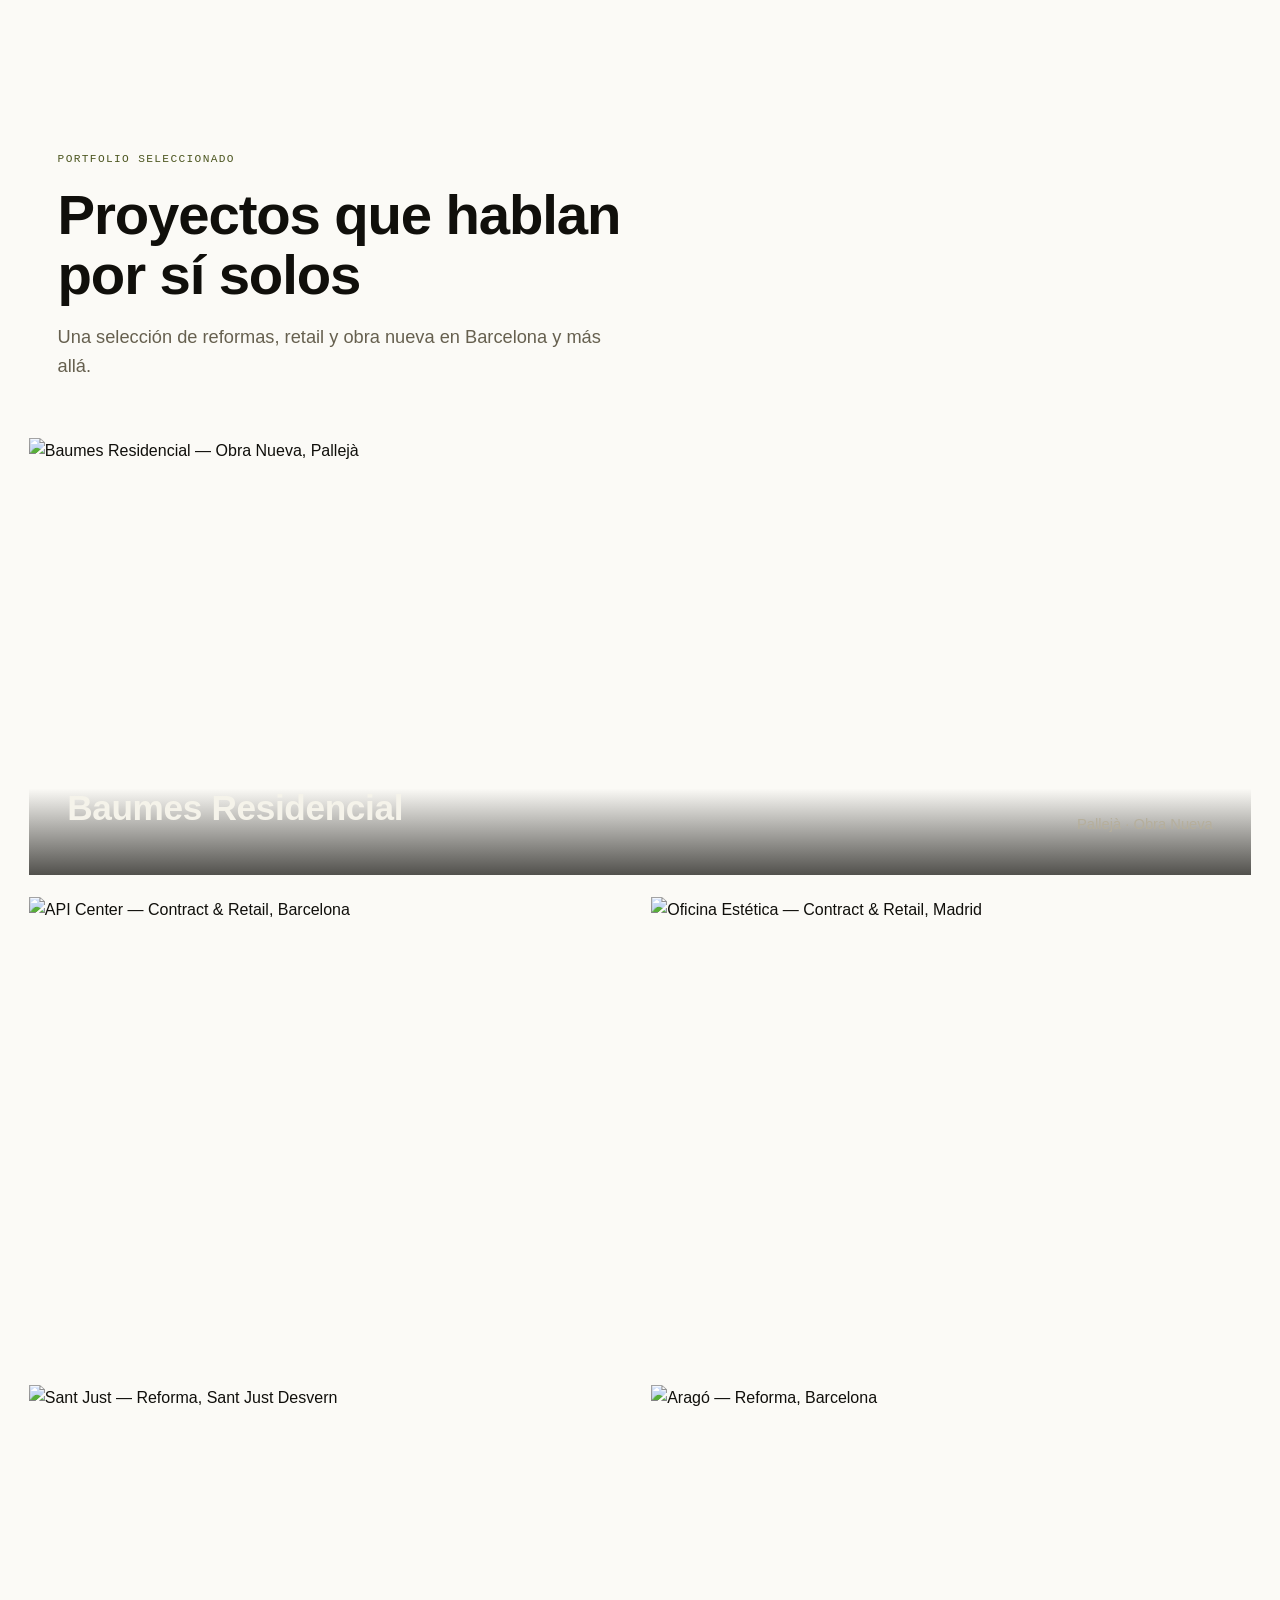
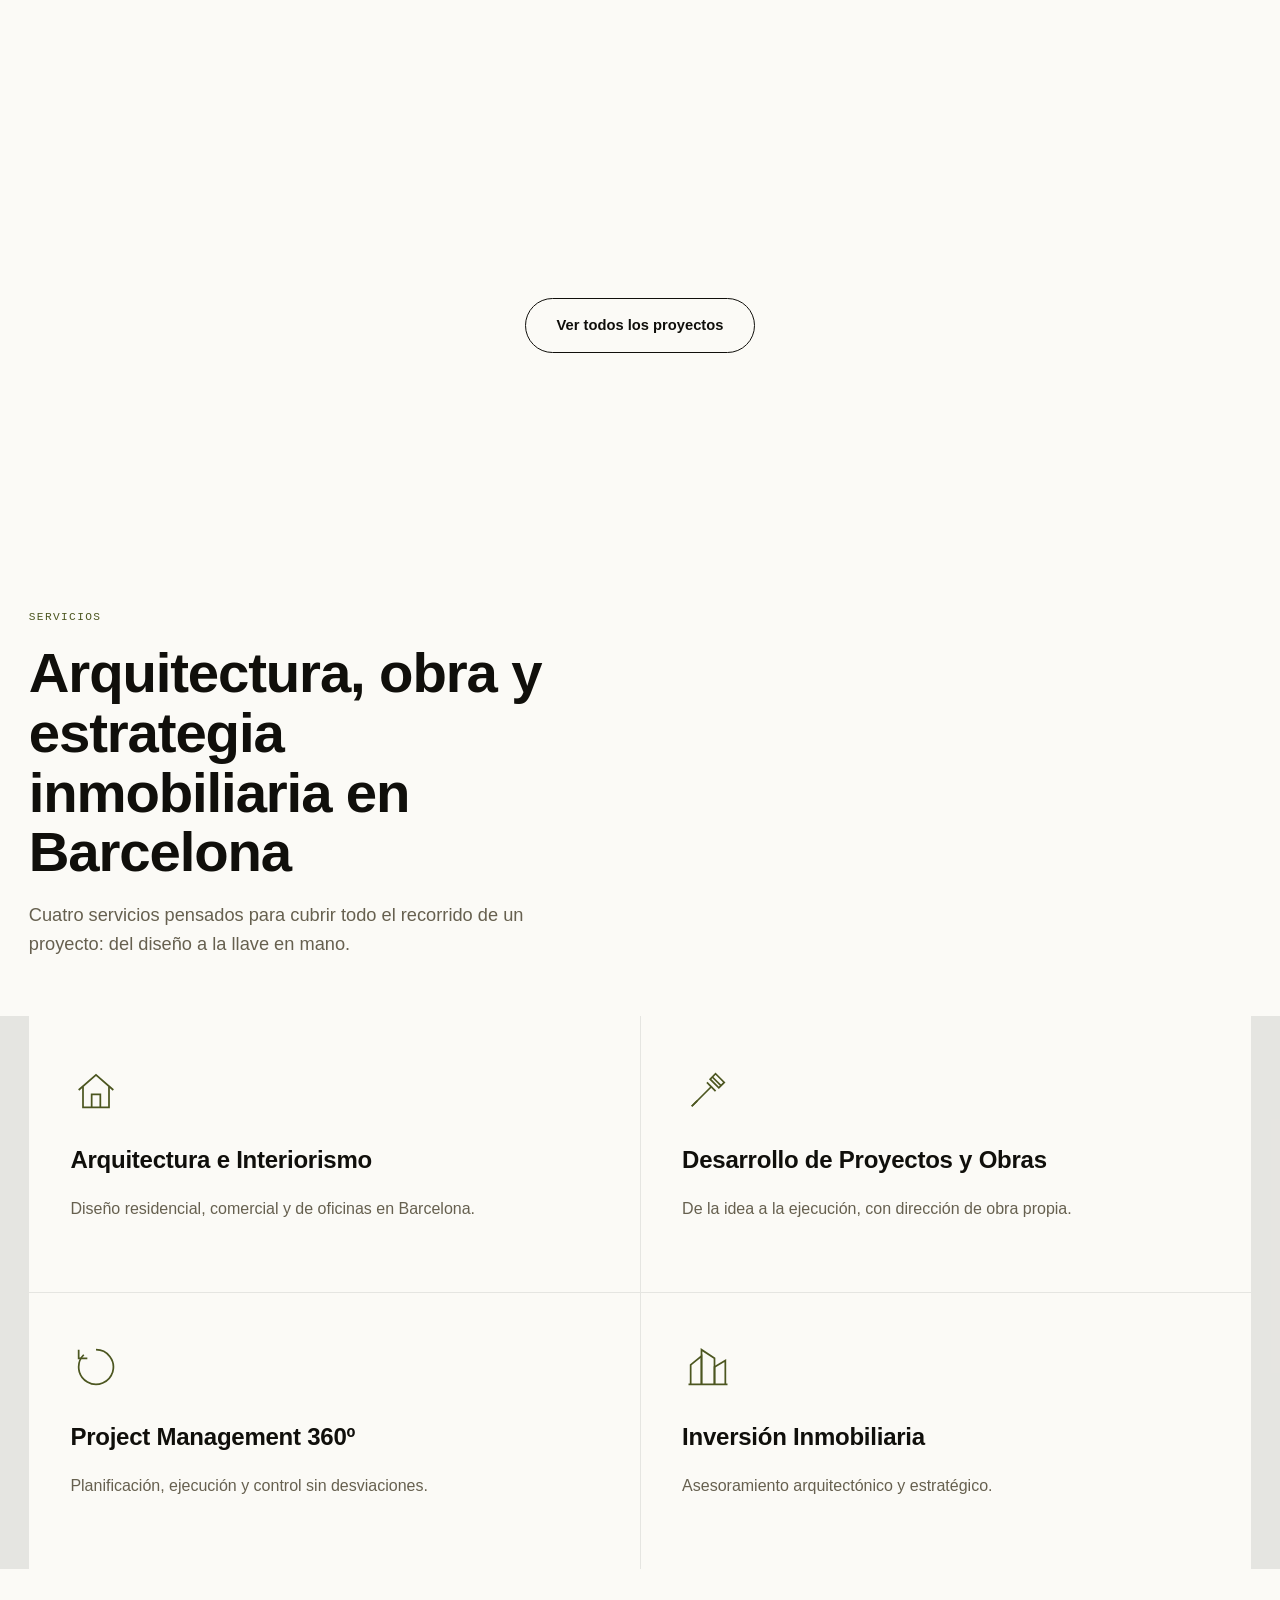
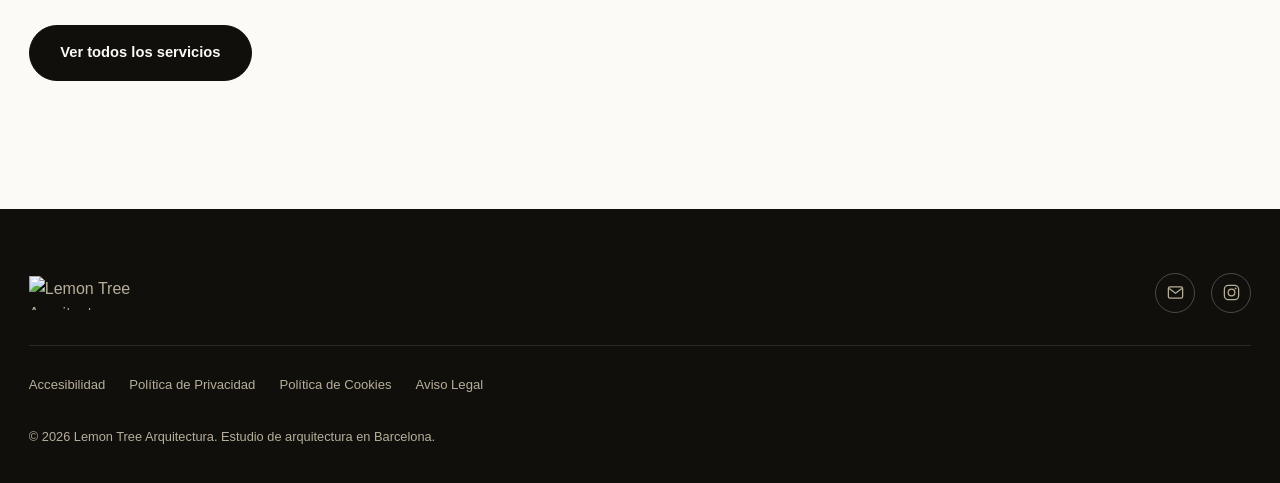
==== commit c60a4c9d: "version 3" ====
--- a/index.html
+++ b/index.html
@@ -36,7 +36,7 @@
 
   <section class="hero">
     <div class="hero-media parallax-host">
-      <img class="parallax-img" src="https://lemontreearquitectura.com/wp-content/uploads/2025/02/bruc-4-scaled.jpg" alt="">
+      <img class="parallax-img" src="https://lemontreearquitectura.com/wp-content/uploads/2025/02/urbine-22-scaled.jpg" alt="">
     </div>
     <div class="hero-scrim"></div>
     <div class="container hero-inner">
@@ -80,18 +80,30 @@
   </section>
 
   <section class="services">
-    <div class="section-head on-dark">
-      <p class="eyebrow eyebrow-light" data-i18n="services.eyebrow">Servicios</p>
-      <h2 class="section-heading" style="color:var(--on-dark)" data-i18n="services.heading">Arquitectura, obra y estrategia inmobiliaria en Barcelona</h2>
-      <p class="section-sub on-dark" data-i18n="services.sub">Cuatro servicios pensados para cubrir todo el recorrido de un proyecto: del diseño a la llave en mano.</p>
+    <div class="section-head">
+      <p class="eyebrow" data-i18n="services.eyebrow">Servicios</p>
+      <h2 class="section-heading" data-i18n="services.heading">Arquitectura, obra y estrategia inmobiliaria en Barcelona</h2>
+      <p class="section-sub" data-i18n="services.sub">Cuatro servicios pensados para cubrir todo el recorrido de un proyecto: del diseño a la llave en mano.</p>
     </div>
     <div class="services-grid">
-      <article class="service-card"><span class="service-index">A.01</span><h3>Arquitectura e Interiorismo</h3><p>Diseño residencial, comercial y de oficinas en Barcelona.</p></article>
-      <article class="service-card"><span class="service-index">A.02</span><h3>Desarrollo de Proyectos y Obras</h3><p>De la idea a la ejecución, con dirección de obra propia.</p></article>
-      <article class="service-card"><span class="service-index">A.03</span><h3>Project Management 360º</h3><p>Planificación, ejecución y control sin desviaciones.</p></article>
-      <article class="service-card"><span class="service-index">A.04</span><h3>Inversión Inmobiliaria</h3><p>Asesoramiento arquitectónico y estratégico.</p></article>
+      <article class="service-card">
+        <span class="service-icon" aria-hidden="true"><svg viewBox="0 0 48 48" fill="none" stroke="currentColor" stroke-width="1.6"><path d="M8 24 L24 10 L40 24"/><path d="M12 21 V40 H36 V21"/><path d="M20 40 V28 H28 V40"/></svg></span>
+        <h3>Arquitectura e Interiorismo</h3><p>Diseño residencial, comercial y de oficinas en Barcelona.</p>
+      </article>
+      <article class="service-card">
+        <span class="service-icon" aria-hidden="true"><svg viewBox="0 0 48 48" fill="none" stroke="currentColor" stroke-width="1.6"><path d="M9 39 L27 21"/><path d="M23 17 L31 25"/><path d="M28 12 L36 20"/><path d="M31 9 L39 17 L34 22 L26 14 Z"/><path d="M9 39 L14 34"/></svg></span>
+        <h3>Desarrollo de Proyectos y Obras</h3><p>De la idea a la ejecución, con dirección de obra propia.</p>
+      </article>
+      <article class="service-card">
+        <span class="service-icon" aria-hidden="true"><svg viewBox="0 0 48 48" fill="none" stroke="currentColor" stroke-width="1.6"><path d="M24 8 a16 16 0 1 1 -11.3 4.7"/><path d="M8 8 V16 H16"/></svg></span>
+        <h3>Project Management 360º</h3><p>Planificación, ejecución y control sin desviaciones.</p>
+      </article>
+      <article class="service-card">
+        <span class="service-icon" aria-hidden="true"><svg viewBox="0 0 48 48" fill="none" stroke="currentColor" stroke-width="1.6"><path d="M8 40 V22 L18 14 V40"/><path d="M18 40 V8 L30 16 V40"/><path d="M30 40 V24 L40 18 V40"/><path d="M6 40 H42"/></svg></span>
+        <h3>Inversión Inmobiliaria</h3><p>Asesoramiento arquitectónico y estratégico.</p>
+      </article>
     </div>
-    <p class="services-cta"><a class="btn btn-primary on-dark" href="servicios.html" data-i18n="services.viewAll">Ver todos los servicios</a></p>
+    <p class="services-cta"><a class="btn btn-primary" href="servicios.html" data-i18n="services.viewAll">Ver todos los servicios</a></p>
   </section>
 
 </main>
--- a/styles.css
+++ b/styles.css
@@ -65,12 +65,12 @@
 .eyebrow-light{ color: var(--accent-on-dark); }
 .container{ max-width: var(--container); margin: 0 auto; padding: 0 1.8rem; }
 
-.section-head{ max-width: var(--container-narrow); margin: 0 auto 3.6rem; padding: 0 1.8rem; }
+.section-head{ max-width: var(--container); margin: 0 auto 3.6rem; padding: 0 1.8rem; }
 .section-heading{
   font-family: var(--display); font-weight:600; letter-spacing:-.02em;
-  font-size: clamp(2rem, 3.6vw, 3rem); line-height:1.08; margin:0 0 1rem;
-}
-.section-sub{ color: var(--ink-soft); font-size:1.08rem; max-width:58ch; margin:0; }
+  font-size: clamp(2.2rem, 4.4vw, 3.6rem); line-height:1.06; margin:0 0 1.1rem; max-width: 18ch;
+}
+.section-sub{ color: var(--ink-soft); font-size:1.14rem; max-width:56ch; margin:0; }
 .on-dark .section-sub, .section-sub.on-dark{ color: var(--on-dark-soft); }
 
 .btn{
@@ -158,15 +158,16 @@
 }
 .hero-scrim{
   position:absolute; inset:0;
-  background: linear-gradient(180deg, rgba(16,15,11,.18) 0%, rgba(16,15,11,.1) 38%, rgba(16,15,11,.82) 100%);
+  background: linear-gradient(180deg, rgba(16,15,11,.32) 0%, rgba(16,15,11,.22) 38%, rgba(16,15,11,.9) 100%);
 }
 .hero-inner{ position:relative; z-index:1; width:100%; }
-.hero-eyebrow{ font-family: var(--mono); font-size:.72rem; letter-spacing:.14em; text-transform:uppercase; color: var(--accent-on-dark); margin: 0 0 1.1rem; }
+.hero-eyebrow{ font-family: var(--mono); font-size:.72rem; letter-spacing:.14em; text-transform:uppercase; color: var(--accent-on-dark); margin: 0 0 1.1rem; text-shadow: 0 1px 12px rgba(0,0,0,.5); }
 .hero-title{
   font-family: var(--display); font-weight:600; letter-spacing:-.03em; color: var(--on-dark);
-  font-size: clamp(2.6rem, 6.2vw, 5rem); line-height:1.02; margin: 0 0 1.5rem; max-width: 16ch;
-}
-.hero-sub{ font-size: clamp(1.02rem,1.6vw,1.2rem); color: var(--on-dark-soft); max-width: 620px; margin: 0 0 2.3rem; }
+  font-size: clamp(2.6rem, 6.2vw, 5rem); line-height:1.05; margin: 0 0 1.5rem; max-width: 16ch;
+  text-shadow: 0 2px 24px rgba(0,0,0,.45);
+}
+.hero-sub{ font-size: clamp(1.02rem,1.6vw,1.2rem); color: var(--on-dark-soft); max-width: 620px; margin: 0 0 2.3rem; text-shadow: 0 1px 16px rgba(0,0,0,.5); }
 .hero-ctas{ display:flex; gap:1rem; flex-wrap:wrap; }
 .scroll-cue{
   position:absolute; right: 1.8rem; bottom: 2.2rem; z-index:1;
@@ -175,9 +176,18 @@
 .scroll-cue span{ position:absolute; top:0; left:-2px; width:5px; height:5px; border-radius:50%; background: var(--accent-on-dark); animation: cue 1.8s ease-in-out infinite; }
 @keyframes cue{ 0%{ top:0; opacity:0; } 20%{ opacity:1; } 100%{ top:100%; opacity:0; } }
 
+@media (max-width: 620px){
+  .hero{ align-items:flex-end; padding-bottom: 4rem; }
+  .hero-scrim{ background: linear-gradient(180deg, rgba(16,15,11,.4) 0%, rgba(16,15,11,.38) 30%, rgba(16,15,11,.94) 100%); }
+  .hero-title{ font-size: clamp(2.1rem, 9vw, 2.7rem); max-width: none; }
+  .hero-sub{ font-size: .98rem; }
+  .scroll-cue{ display:none; }
+}
+
 /* ---------------- Page hero (páginas internas) ---------------- */
-.page-hero{ padding: 11rem 1.8rem 5rem; max-width: var(--container-narrow); margin: 0 auto; }
-.page-hero .section-heading{ font-size: clamp(2.3rem,5vw,3.6rem); }
+.page-hero{ max-width: var(--container); margin: 0 auto; padding: 11rem 1.8rem 5rem; }
+.page-hero .section-heading{ font-size: clamp(2.6rem,5.6vw,4.2rem); }
+.page-hero .section-sub{ max-width: 62ch; }
 
 /* ---------------- Intro / manifesto ---------------- */
 .intro{ padding: 8rem 1.8rem; }
@@ -191,24 +201,27 @@
 
 @media (max-width: 880px){
   .intro-inner{ grid-template-columns:1fr; gap:2rem; }
-  .intro-figure{ aspect-ratio: 16/10; }
+  .intro-figure{ display:none; }
 }
 
 /* ---------------- Services teaser / grid ---------------- */
-.services{ background: var(--paper-dark); color: var(--on-dark); padding: 8rem 0; }
-.services-grid{ max-width: var(--container); margin:0 auto; padding: 0 1.8rem; display:grid; grid-template-columns: repeat(2,1fr); gap: 1px; background: rgba(245,243,234,.12); }
-.service-card{ background: var(--paper-dark); padding: 3rem 2.6rem; }
-.service-index{ display:block; font-family: var(--mono); font-size:.72rem; letter-spacing:.1em; color: var(--accent-on-dark); margin-bottom: 1.5rem; }
+.services{ background: var(--bg); color: var(--ink); padding: 8rem 0; }
+.services-grid{ max-width: var(--container); margin:0 auto; padding: 0 1.8rem; display:grid; grid-template-columns: repeat(2,1fr); gap: 1px; background: var(--line); }
+.service-card{ background: var(--bg); padding: 3rem 2.6rem; }
+.service-icon{ display:flex; align-items:center; justify-content:center; width:52px; height:52px; margin-bottom: 1.6rem; color: var(--accent-deep); }
+.service-icon svg{ width:100%; height:100%; }
 .service-card h3{ font-family: var(--display); font-weight:600; font-size:1.5rem; margin: 0 0 1rem; letter-spacing:-.01em; }
-.service-card p{ color: var(--on-dark-soft); font-size:1rem; margin: 0 0 1.4rem; }
-.service-list li{ font-size:.92rem; color: var(--on-dark); padding-left: 1.3rem; position:relative; margin-bottom:.6rem; }
-.service-list li::before{ content:"–"; position:absolute; left:0; color: var(--accent-on-dark); }
+.service-card p{ color: var(--ink-soft); font-size:1rem; margin: 0 0 1.4rem; }
+.service-list li{ font-size:.92rem; color: var(--ink); padding-left: 1.3rem; position:relative; margin-bottom:.6rem; }
+.service-list li::before{ content:"–"; position:absolute; left:0; color: var(--accent-deep); }
 .services-cta{ max-width: var(--container); margin: 3.5rem auto 0; padding: 0 1.8rem; }
 
+.cta-banner{ background: var(--paper-dark); padding: 7rem 1.8rem; }
+
 @media (max-width: 760px){ .services-grid{ grid-template-columns:1fr; } }
 
 /* ---------------- Proyectos: SIN cajas, imagen a sangre ---------------- */
-.projects-intro{ padding: 8rem 1.8rem 3rem; }
+.projects-intro{ padding: 8rem 0 3rem; }
 .filters{ max-width: var(--container); margin: 0 auto 4rem; padding: 0 1.8rem; display:flex; gap:.5rem; flex-wrap:wrap; }
 .filter-btn{
   font-family: var(--sans); font-weight:600; font-size:.86rem; padding:.6rem 1.15rem;
@@ -239,7 +252,7 @@
 
 /* ---------------- Featured (home) ---------------- */
 .featured{ padding: 3rem 1.8rem 8rem; }
-.featured-lead{ display:block; aspect-ratio: 16/8.5; overflow:hidden; border-radius: 14px; margin-bottom: 1.4rem; position:relative; }
+.featured-lead{ display:block; aspect-ratio: 21/7.5; overflow:hidden; border-radius: 0; margin-bottom: 1.4rem; position:relative; }
 .featured-lead img{ width:100%; height:100%; object-fit:cover; transition: transform .9s var(--ease); }
 .featured-lead:hover img{ transform: scale(1.03); }
 .featured-lead-caption{
@@ -254,6 +267,10 @@
 @media (max-width: 760px){ .featured-grid{ grid-template-columns:1fr; } }
 
 .view-all{ max-width: var(--container); margin: 3rem auto 0; padding: 0 1.8rem; text-align:center; }
+
+@media (max-width: 620px){
+  .featured-lead{ aspect-ratio: 4/3.4; }
+}
 
 /* ---------------- Studio timeline ---------------- */
 .studio-section{ padding: 8rem 1.8rem; background: var(--bg-alt); }
@@ -354,8 +371,13 @@
 .site-footer{ background: var(--ink); color: var(--on-dark-soft); padding: 4rem 1.8rem 2.2rem; }
 .footer-inner{ max-width: var(--container); margin:0 auto; display:grid; grid-template-columns: 1fr auto; gap: 2rem; align-items:center; }
 .footer-brand img{ height: 34px; }
-.footer-links{ display:flex; gap:1.6rem; font-size:.92rem; }
-.footer-links a:hover{ color: var(--on-dark); }
+.footer-links{ display:flex; gap:1rem; }
+.icon-link{
+  display:flex; align-items:center; justify-content:center; width:40px; height:40px;
+  border:1px solid rgba(245,243,234,.25); border-radius:50%; transition: all .25s ease;
+}
+.icon-link svg{ width:19px; height:19px; }
+.icon-link:hover{ border-color: var(--on-dark); color: var(--on-dark); background: rgba(245,243,234,.08); }
 .footer-legal{ grid-column: 1 / -1; display:flex; gap:1.5rem; flex-wrap:wrap; font-size:.82rem; padding-top:1.8rem; border-top:1px solid rgba(245,243,234,.12); }
 .footer-legal a:hover{ color: var(--on-dark); }
 .footer-copy{ grid-column: 1 / -1; font-size:.8rem; margin:0; }
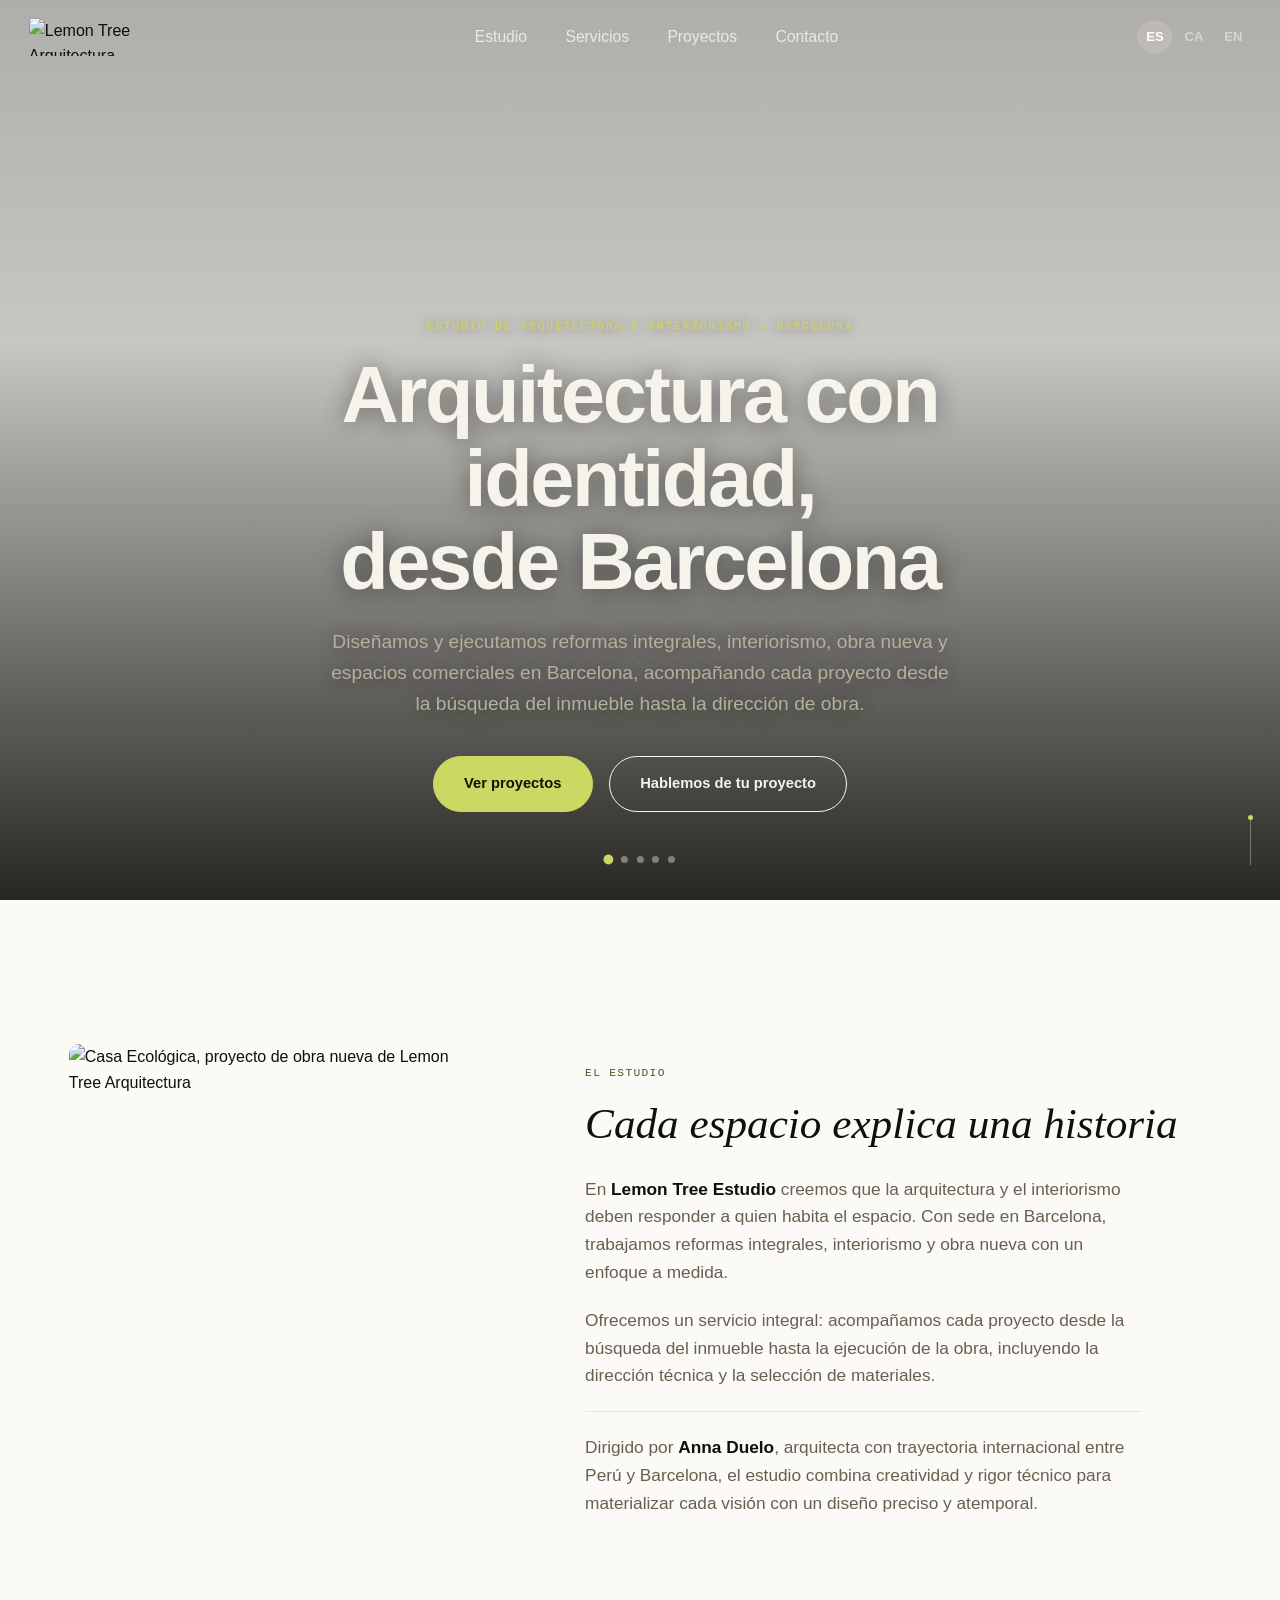
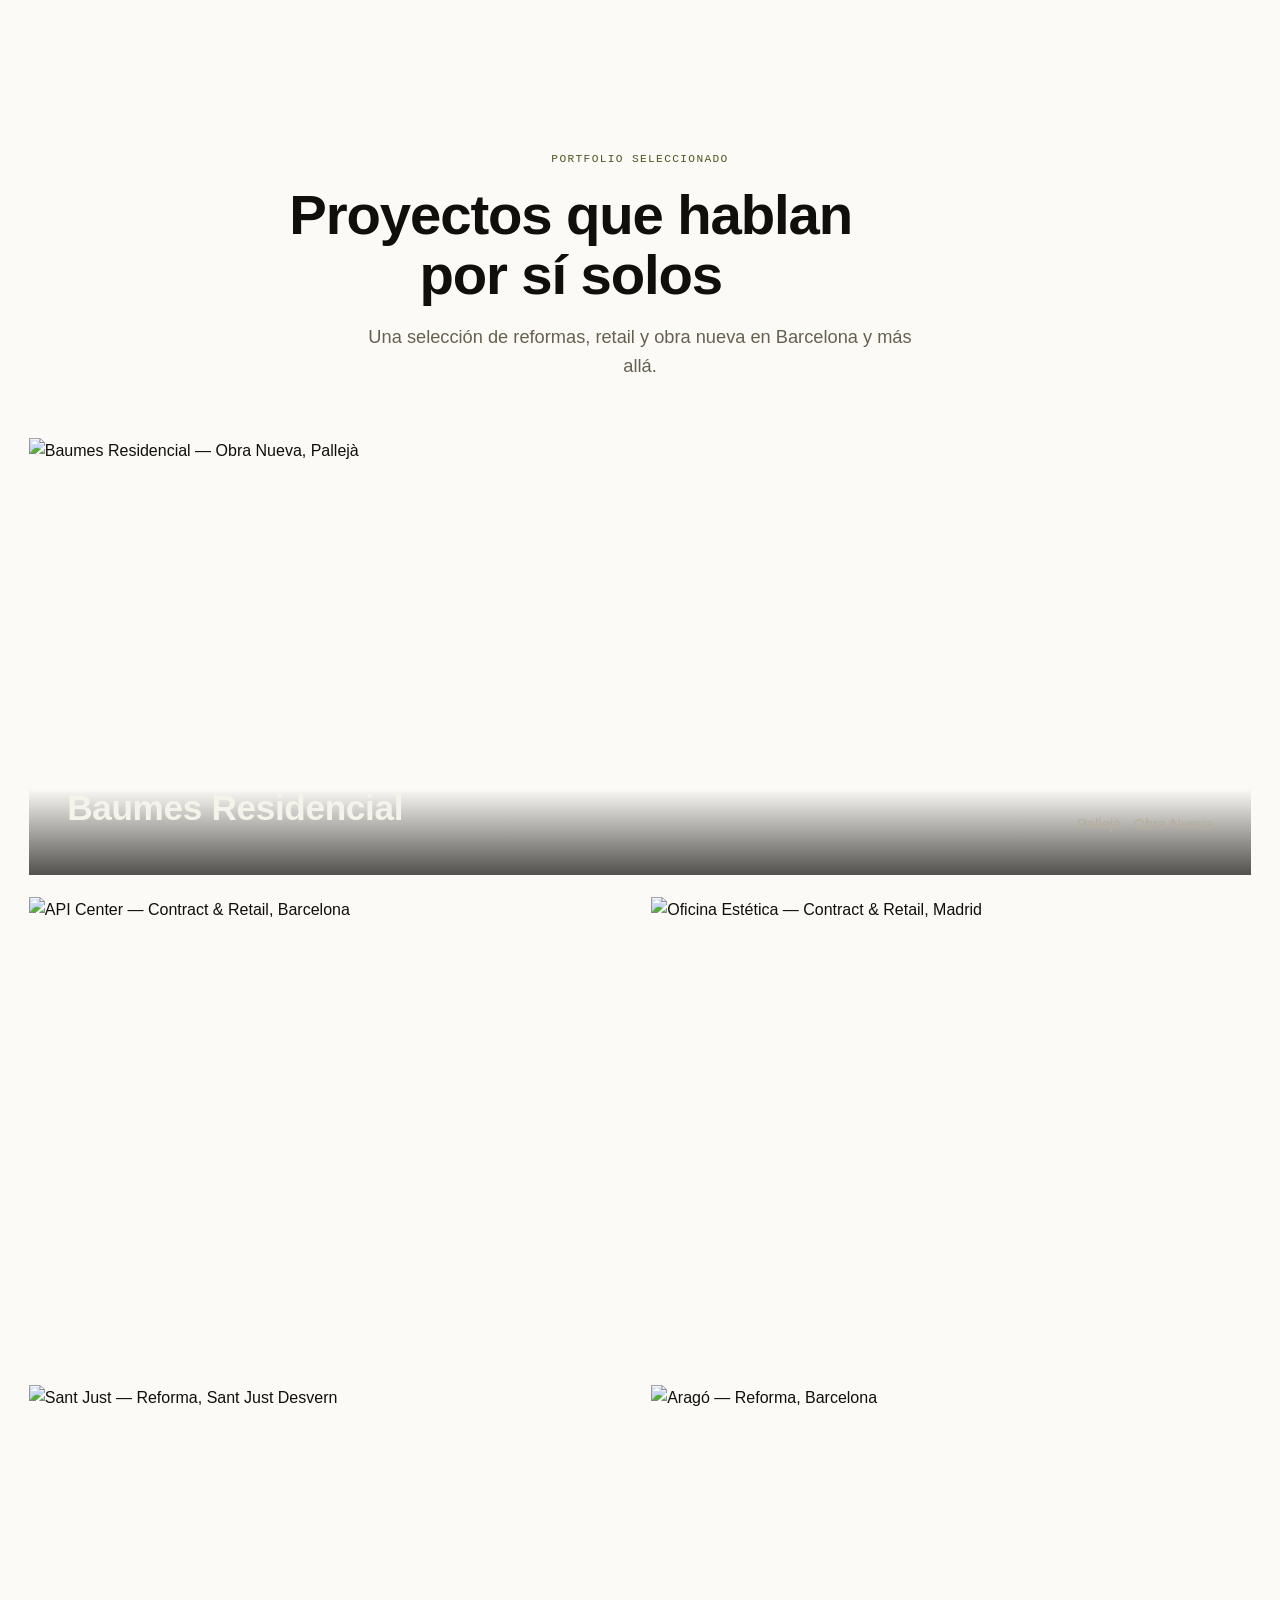
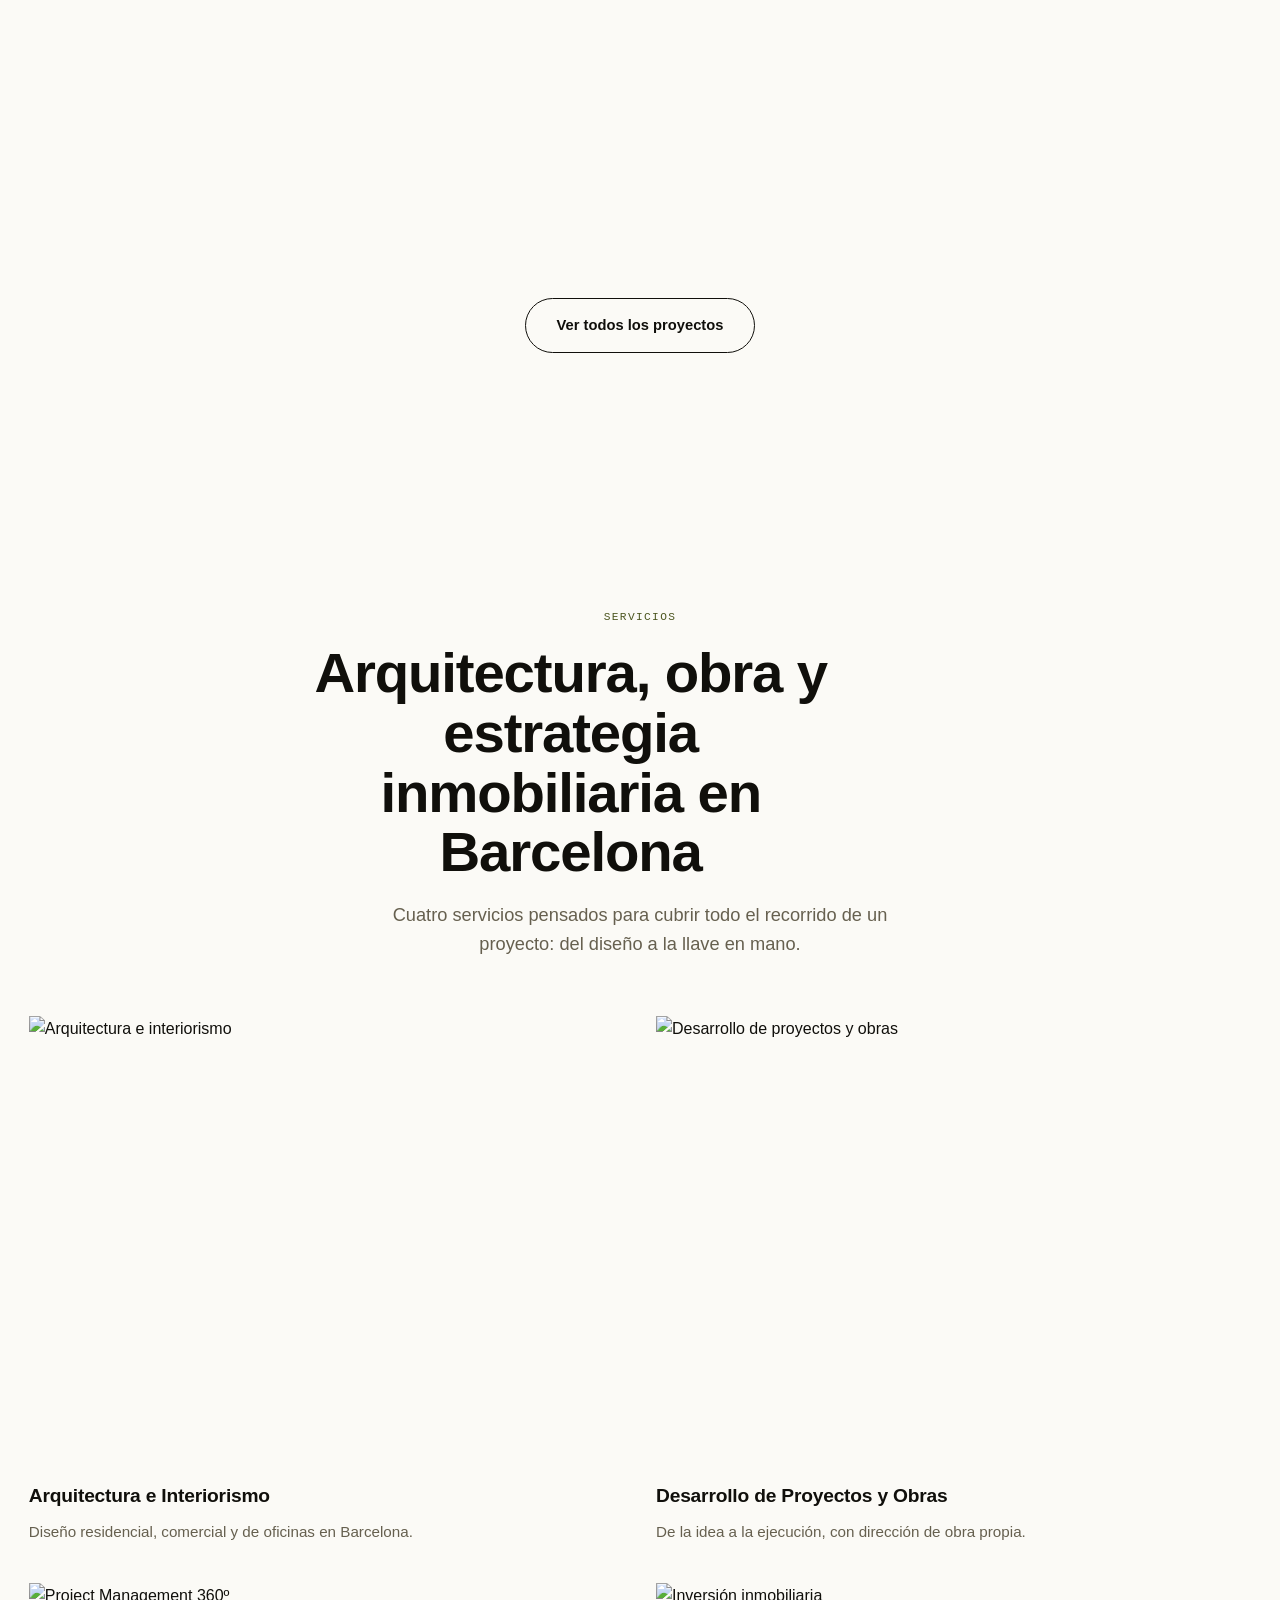
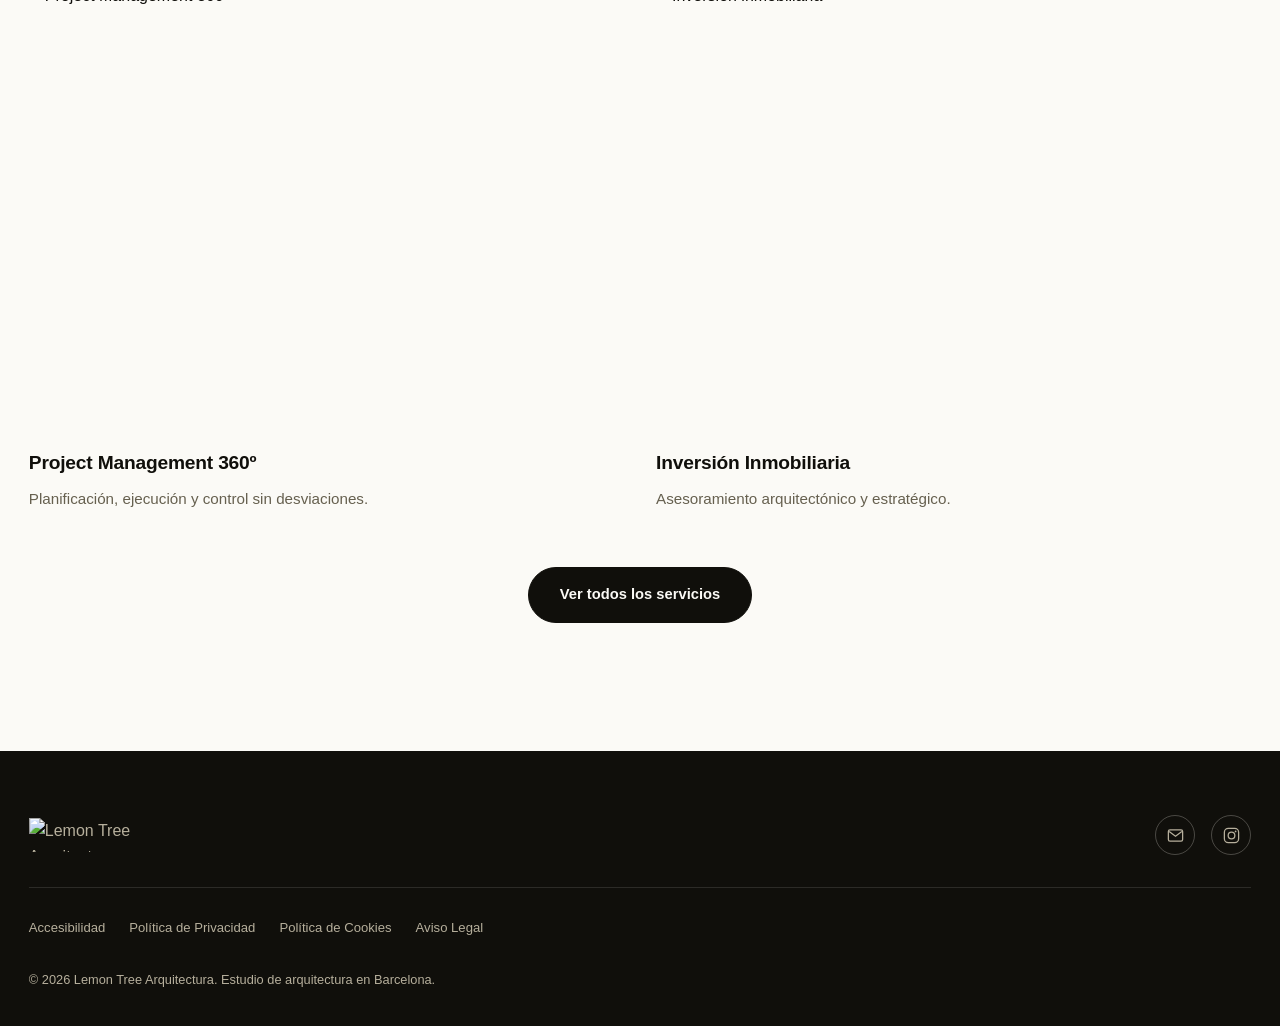
==== commit 15a37ef5: "version 4" ====
--- a/index.html
+++ b/index.html
@@ -36,9 +36,18 @@
 
   <section class="hero">
     <div class="hero-media parallax-host">
-      <img class="parallax-img" src="https://lemontreearquitectura.com/wp-content/uploads/2025/02/urbine-22-scaled.jpg" alt="">
+      <div class="parallax-img hero-slider-frame">
+        <div class="hero-slider-track" id="heroTrack">
+          <div class="hero-slide"><img src="https://lemontreearquitectura.com/wp-content/uploads/2025/02/urbine-22-scaled.jpg" alt="" draggable="false"></div>
+          <div class="hero-slide"><img src="https://lemontreearquitectura.com/wp-content/uploads/2025/02/bruc-4-scaled.jpg" alt="" draggable="false"></div>
+          <div class="hero-slide"><img src="https://lemontreearquitectura.com/wp-content/uploads/2025/02/MMF_2024_07_Apicenter_7-scaled.jpg" alt="" draggable="false"></div>
+          <div class="hero-slide"><img src="https://lemontreearquitectura.com/wp-content/uploads/2025/02/bonsucces-1-scaled.jpg" alt="" draggable="false"></div>
+          <div class="hero-slide"><img src="https://lemontreearquitectura.com/wp-content/uploads/2025/02/casa-ecologica-5.jpg" alt="" draggable="false"></div>
+        </div>
+      </div>
     </div>
     <div class="hero-scrim"></div>
+    <div class="hero-dots" id="heroDots"></div>
     <div class="container hero-inner">
       <p class="hero-eyebrow" data-i18n="hero.eyebrow">Estudio de arquitectura e interiorismo — Barcelona</p>
       <h1 class="hero-title" data-i18n="hero.title">Arquitectura con identidad,<br>desde Barcelona</h1>
@@ -85,23 +94,27 @@
       <h2 class="section-heading" data-i18n="services.heading">Arquitectura, obra y estrategia inmobiliaria en Barcelona</h2>
       <p class="section-sub" data-i18n="services.sub">Cuatro servicios pensados para cubrir todo el recorrido de un proyecto: del diseño a la llave en mano.</p>
     </div>
-    <div class="services-grid">
-      <article class="service-card">
-        <span class="service-icon" aria-hidden="true"><svg viewBox="0 0 48 48" fill="none" stroke="currentColor" stroke-width="1.6"><path d="M8 24 L24 10 L40 24"/><path d="M12 21 V40 H36 V21"/><path d="M20 40 V28 H28 V40"/></svg></span>
-        <h3>Arquitectura e Interiorismo</h3><p>Diseño residencial, comercial y de oficinas en Barcelona.</p>
-      </article>
-      <article class="service-card">
-        <span class="service-icon" aria-hidden="true"><svg viewBox="0 0 48 48" fill="none" stroke="currentColor" stroke-width="1.6"><path d="M9 39 L27 21"/><path d="M23 17 L31 25"/><path d="M28 12 L36 20"/><path d="M31 9 L39 17 L34 22 L26 14 Z"/><path d="M9 39 L14 34"/></svg></span>
-        <h3>Desarrollo de Proyectos y Obras</h3><p>De la idea a la ejecución, con dirección de obra propia.</p>
-      </article>
-      <article class="service-card">
-        <span class="service-icon" aria-hidden="true"><svg viewBox="0 0 48 48" fill="none" stroke="currentColor" stroke-width="1.6"><path d="M24 8 a16 16 0 1 1 -11.3 4.7"/><path d="M8 8 V16 H16"/></svg></span>
-        <h3>Project Management 360º</h3><p>Planificación, ejecución y control sin desviaciones.</p>
-      </article>
-      <article class="service-card">
-        <span class="service-icon" aria-hidden="true"><svg viewBox="0 0 48 48" fill="none" stroke="currentColor" stroke-width="1.6"><path d="M8 40 V22 L18 14 V40"/><path d="M18 40 V8 L30 16 V40"/><path d="M30 40 V24 L40 18 V40"/><path d="M6 40 H42"/></svg></span>
-        <h3>Inversión Inmobiliaria</h3><p>Asesoramiento arquitectónico y estratégico.</p>
-      </article>
+    <div class="service-teaser">
+      <div class="service-teaser-item">
+        <img src="https://lemontreearquitectura.com/wp-content/uploads/2025/02/SantJust_07-scaled.jpg" alt="Arquitectura e interiorismo" loading="lazy">
+        <h3>Arquitectura e Interiorismo</h3>
+        <p>Diseño residencial, comercial y de oficinas en Barcelona.</p>
+      </div>
+      <div class="service-teaser-item">
+        <img src="https://lemontreearquitectura.com/wp-content/uploads/2025/02/MMF_2025_02_NarcisMonturiol_01-scaled.jpg" alt="Desarrollo de proyectos y obras" loading="lazy">
+        <h3>Desarrollo de Proyectos y Obras</h3>
+        <p>De la idea a la ejecución, con dirección de obra propia.</p>
+      </div>
+      <div class="service-teaser-item">
+        <img src="https://lemontreearquitectura.com/wp-content/uploads/2025/02/urbine-22-scaled.jpg" alt="Project Management 360º" loading="lazy">
+        <h3>Project Management 360º</h3>
+        <p>Planificación, ejecución y control sin desviaciones.</p>
+      </div>
+      <div class="service-teaser-item">
+        <img src="https://lemontreearquitectura.com/wp-content/uploads/2025/02/casa-ecologica-5.jpg" alt="Inversión inmobiliaria" loading="lazy">
+        <h3>Inversión Inmobiliaria</h3>
+        <p>Asesoramiento arquitectónico y estratégico.</p>
+      </div>
     </div>
     <p class="services-cta"><a class="btn btn-primary" href="servicios.html" data-i18n="services.viewAll">Ver todos los servicios</a></p>
   </section>
--- a/styles.css
+++ b/styles.css
@@ -152,10 +152,26 @@
   overflow:hidden; padding: 0 0 5.5rem;
 }
 .hero-media{ position:absolute; inset:0; z-index:0; overflow:hidden; }
-.hero-media img{
-  width:100%; height: 132%; object-fit:cover; will-change: transform;
-  transform: translateY(0) scale(1.06);
-}
+.hero-slider-frame{ position:absolute; inset:0; width:100%; height:132%; will-change: transform; }
+.hero-slider-track{
+  display:flex; flex-wrap:nowrap; height:100%; width:100%;
+  touch-action: pan-y; cursor:grab;
+}
+.hero-slider-track.is-dragging{ cursor:grabbing; }
+.hero-slide{ flex: 0 0 100%; height:100%; }
+.hero-slide img{
+  width:100%; height:100%; object-fit:cover; display:block;
+  -webkit-user-drag:none; user-select:none; pointer-events:none;
+}
+.hero-dots{
+  position:absolute; left:50%; bottom: 2.3rem; transform:translateX(-50%); z-index:2;
+  display:flex; gap:.55rem;
+}
+.hero-dots button{
+  width:7px; height:7px; border-radius:50%; background: rgba(245,243,234,.4);
+  transition: background .25s ease, transform .25s ease; padding:0;
+}
+.hero-dots button.is-active{ background: var(--accent-on-dark); transform: scale(1.4); }
 .hero-scrim{
   position:absolute; inset:0;
   background: linear-gradient(180deg, rgba(16,15,11,.32) 0%, rgba(16,15,11,.22) 38%, rgba(16,15,11,.9) 100%);
@@ -204,21 +220,54 @@
   .intro-figure{ display:none; }
 }
 
-/* ---------------- Services teaser / grid ---------------- */
+/* ---------------- Services: teaser compacto (home) ---------------- */
 .services{ background: var(--bg); color: var(--ink); padding: 8rem 0; }
-.services-grid{ max-width: var(--container); margin:0 auto; padding: 0 1.8rem; display:grid; grid-template-columns: repeat(2,1fr); gap: 1px; background: var(--line); }
-.service-card{ background: var(--bg); padding: 3rem 2.6rem; }
-.service-icon{ display:flex; align-items:center; justify-content:center; width:52px; height:52px; margin-bottom: 1.6rem; color: var(--accent-deep); }
-.service-icon svg{ width:100%; height:100%; }
-.service-card h3{ font-family: var(--display); font-weight:600; font-size:1.5rem; margin: 0 0 1rem; letter-spacing:-.01em; }
-.service-card p{ color: var(--ink-soft); font-size:1rem; margin: 0 0 1.4rem; }
-.service-list li{ font-size:.92rem; color: var(--ink); padding-left: 1.3rem; position:relative; margin-bottom:.6rem; }
+.service-teaser{ max-width: var(--container); margin:0 auto; padding: 0 1.8rem; display:grid; grid-template-columns: repeat(2,1fr); gap: 2.4rem 2rem; }
+.service-teaser-item img{ width:100%; aspect-ratio: 4/3; object-fit:cover; display:block; margin-bottom: 1.2rem; }
+.service-teaser-item h3{ font-family: var(--display); font-weight:600; font-size:1.2rem; margin:0 0 .5rem; letter-spacing:-.01em; }
+.service-teaser-item p{ color: var(--ink-soft); font-size:.95rem; margin:0; }
+.services-cta{ max-width: var(--container); margin: 3.5rem auto 0; padding: 0 1.8rem; text-align:center; }
+@media (max-width: 700px){ .service-teaser{ grid-template-columns:1fr; } }
+
+.cta-banner{ background: var(--paper-dark); padding: 7rem 1.8rem; }
+
+/* ---------------- Services: filas alternas foto + texto (página completa) ---------------- */
+.service-features{ background: var(--bg); }
+.service-feature{
+  max-width: var(--container); margin:0 auto; padding: 4.5rem 1.8rem;
+  display:grid; grid-template-columns: 1.05fr .95fr; gap: 4rem; align-items:center;
+  border-top: 1px solid var(--line);
+}
+.service-feature:last-child{ border-bottom: 1px solid var(--line); }
+.service-feature-media{ order:1; aspect-ratio: 4/3.1; overflow:hidden; }
+.service-feature-media img{ width:100%; height:100%; object-fit:cover; }
+.service-feature-text{ order:2; }
+.service-feature.reverse .service-feature-media{ order:2; }
+.service-feature.reverse .service-feature-text{ order:1; }
+.service-feature-text h3{ font-family: var(--display); font-weight:600; font-size: clamp(1.5rem,2.2vw,1.85rem); margin:0 0 1.1rem; letter-spacing:-.01em; }
+.service-feature-text p{ color: var(--ink-soft); font-size:1.05rem; margin:0 0 1.4rem; }
+.service-list li{ font-size:.94rem; color: var(--ink); padding-left: 1.3rem; position:relative; margin-bottom:.6rem; }
 .service-list li::before{ content:"–"; position:absolute; left:0; color: var(--accent-deep); }
-.services-cta{ max-width: var(--container); margin: 3.5rem auto 0; padding: 0 1.8rem; }
-
-.cta-banner{ background: var(--paper-dark); padding: 7rem 1.8rem; }
-
-@media (max-width: 760px){ .services-grid{ grid-template-columns:1fr; } }
+
+@media (max-width: 820px){
+  .service-feature{ grid-template-columns:1fr; gap:1.8rem; padding: 3.2rem 1.8rem; }
+  .service-feature-media, .service-feature.reverse .service-feature-media{ order:1; }
+  .service-feature-text, .service-feature.reverse .service-feature-text{ order:2; }
+}
+
+/* Centrado en escritorio de titulares/textos/botones (todas las secciones excepto Contacto,
+   que no usa .section-head / .page-hero y por tanto queda excluida de forma natural) */
+@media (min-width: 881px){
+  .section-head{ text-align:center; max-width: var(--container-narrow); }
+  .section-head .section-sub{ margin-left:auto; margin-right:auto; }
+  .page-hero{ text-align:center; max-width: var(--container-narrow); }
+  .page-hero .section-sub{ margin-left:auto; margin-right:auto; }
+  .hero-inner{ text-align:center; }
+  .hero-title{ margin-left:auto; margin-right:auto; }
+  .hero-sub{ margin-left:auto; margin-right:auto; }
+  .hero-ctas{ justify-content:center; }
+  .credentials{ justify-content:center; text-align:left; }
+}
 
 /* ---------------- Proyectos: SIN cajas, imagen a sangre ---------------- */
 .projects-intro{ padding: 8rem 0 3rem; }
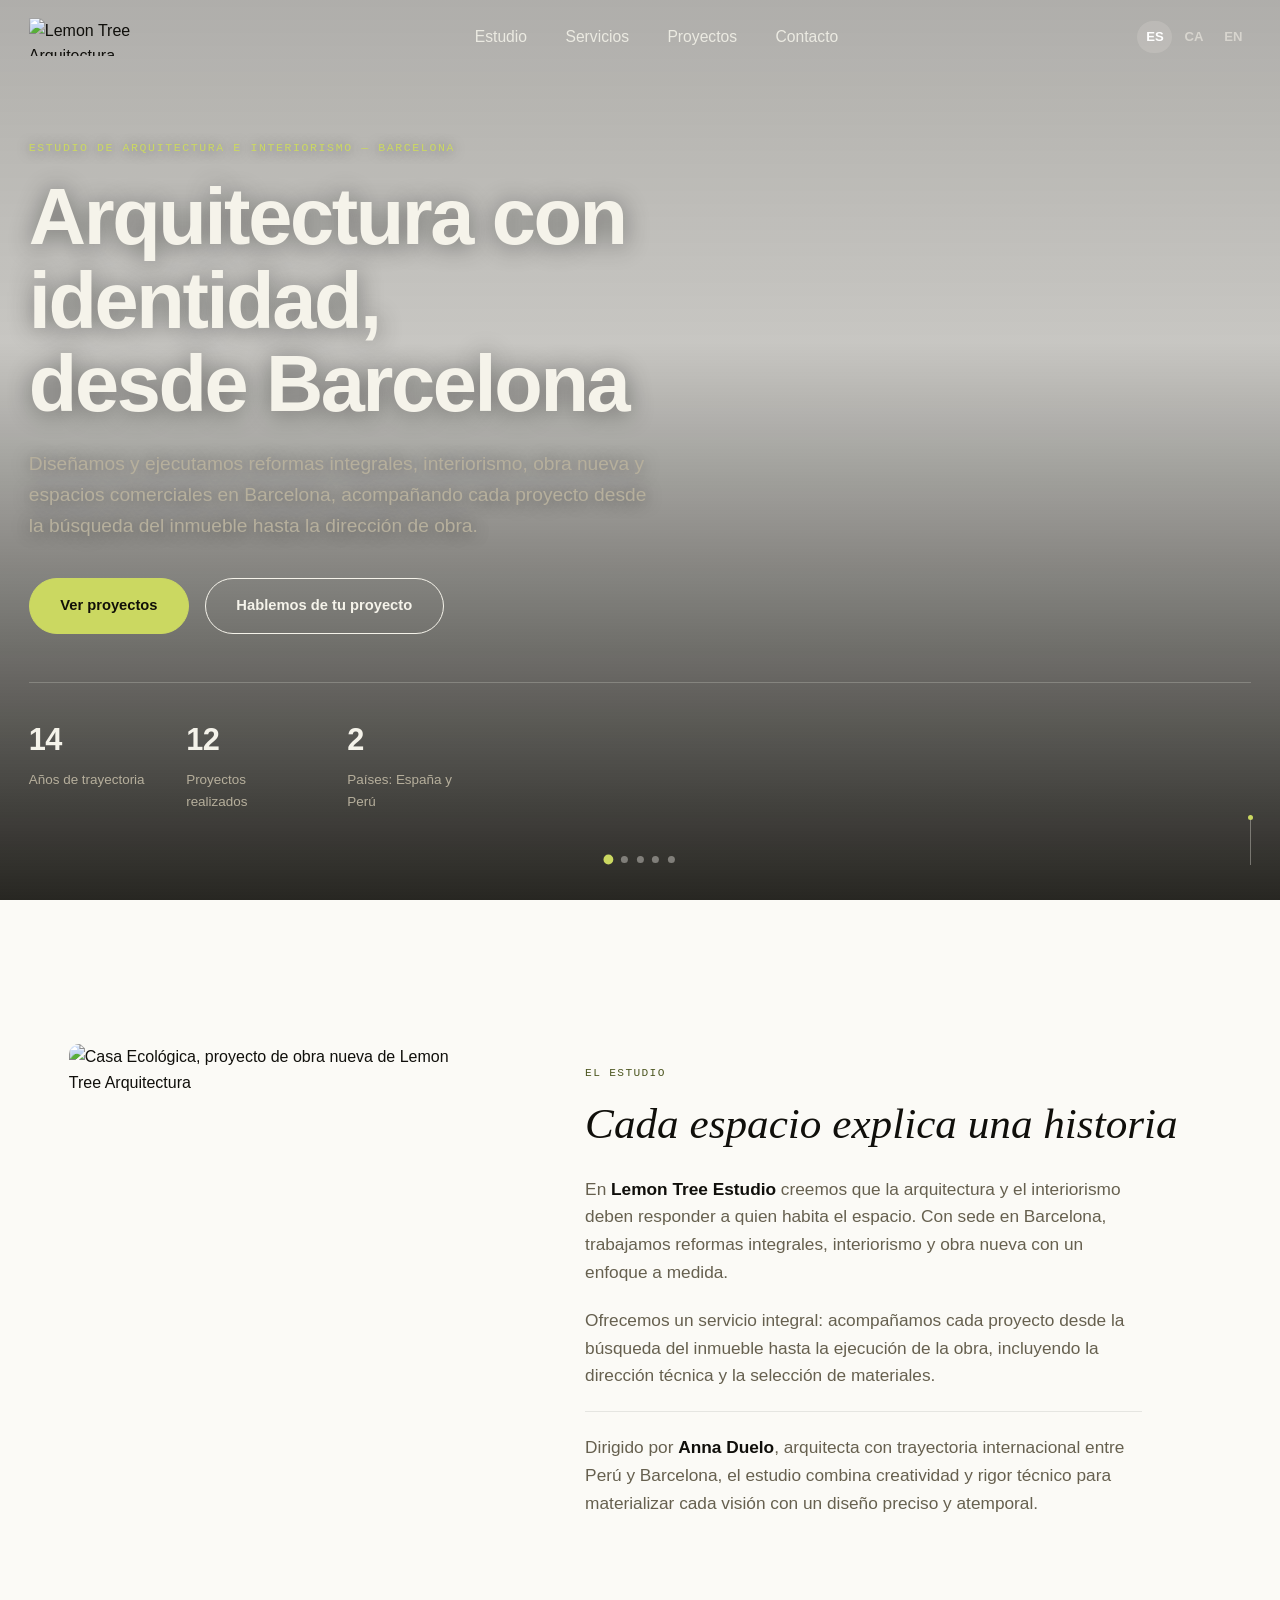
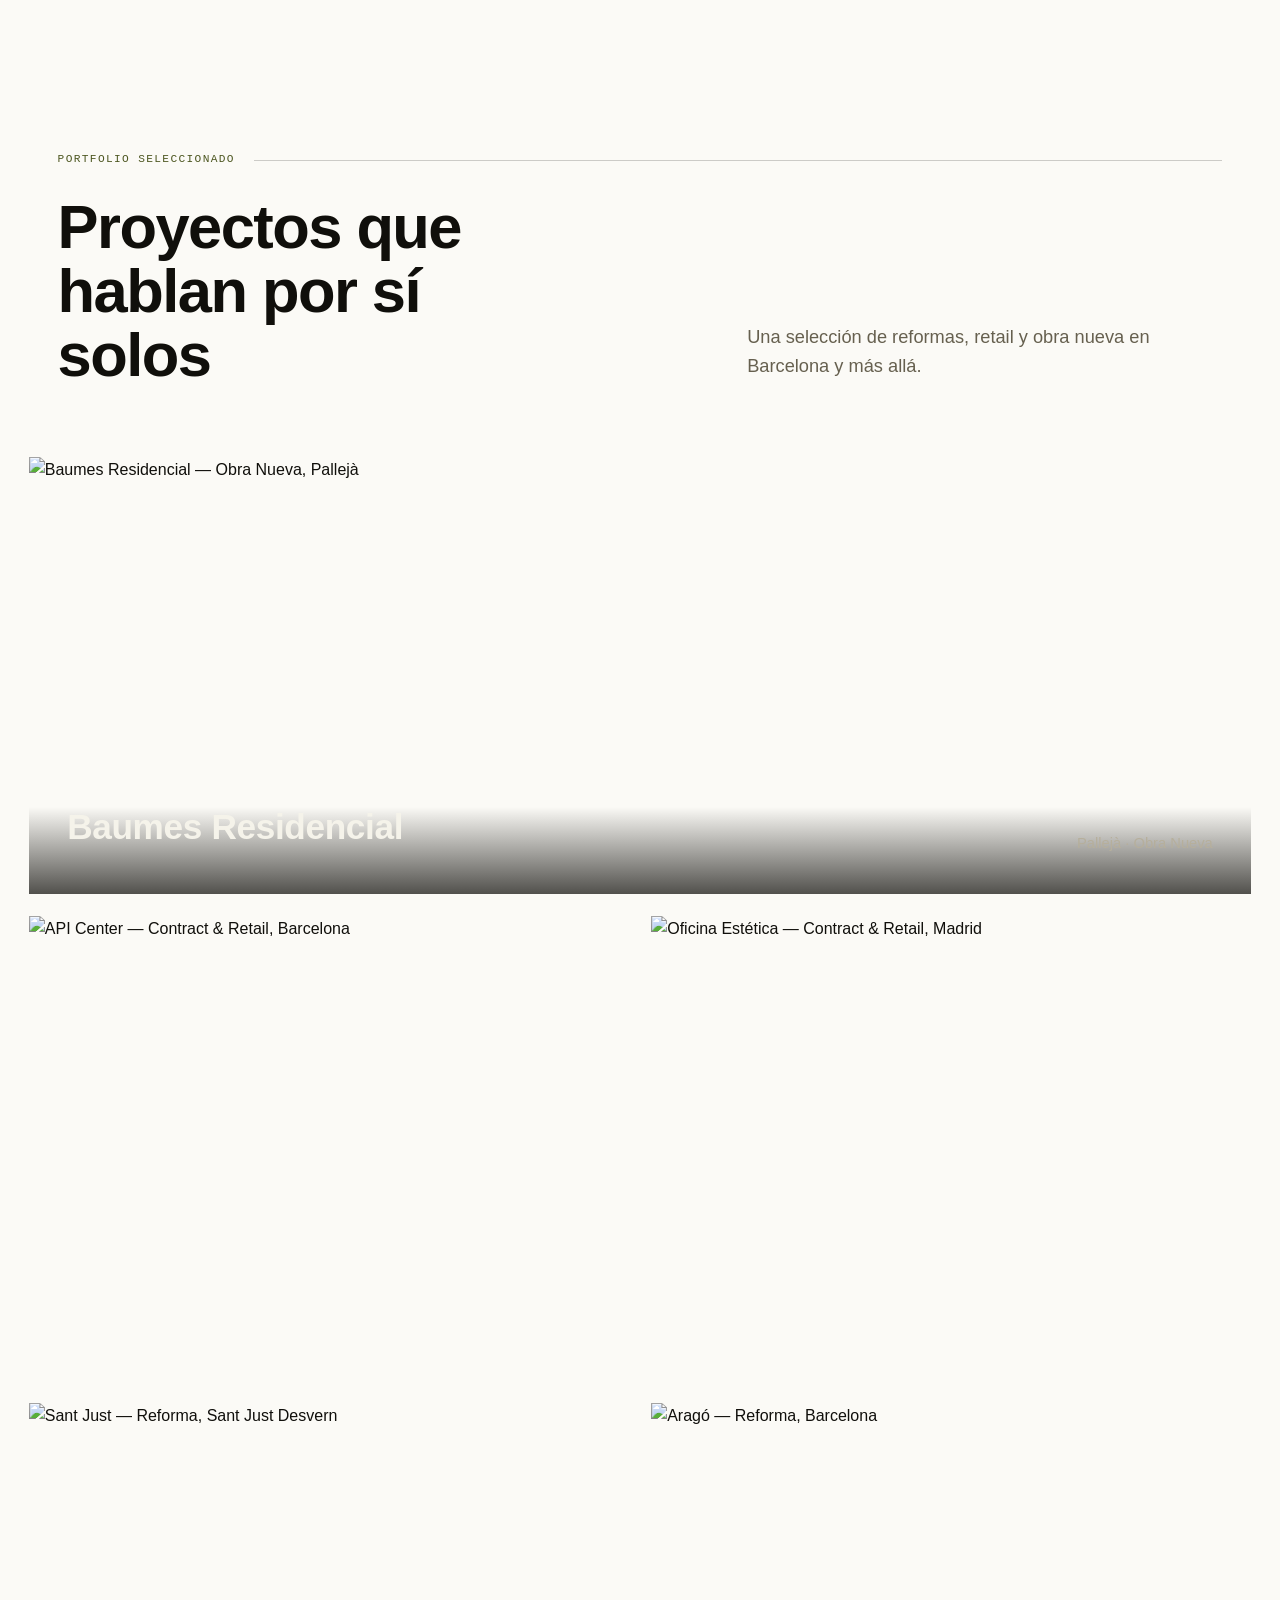
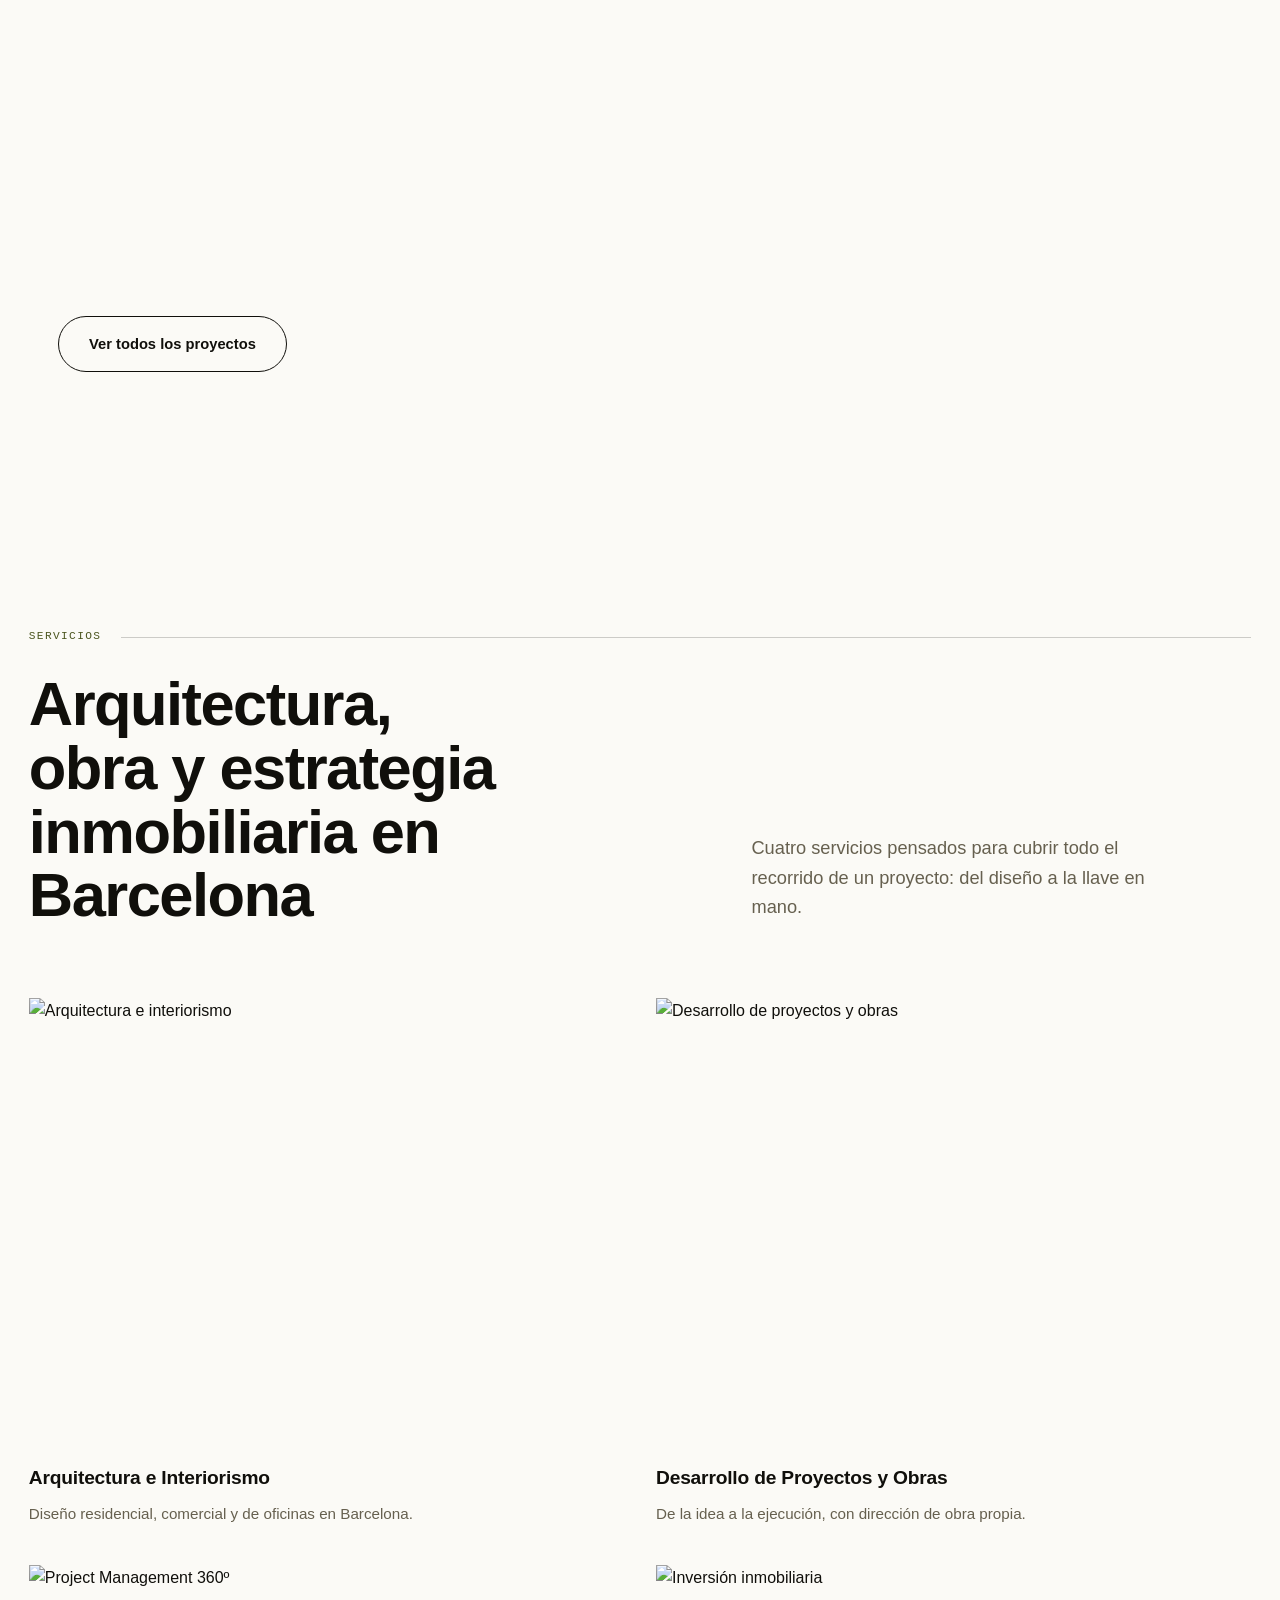
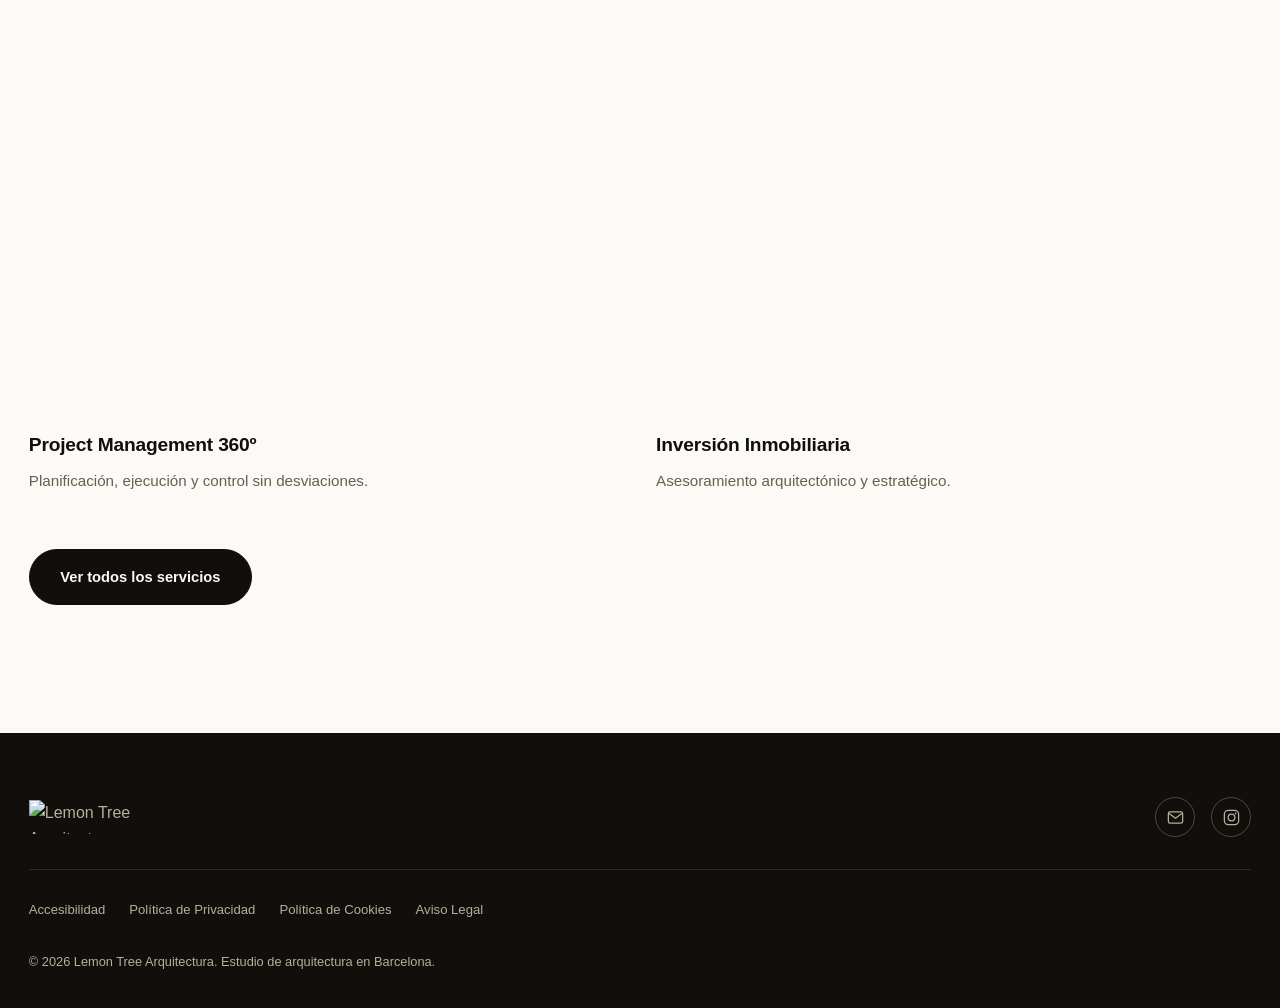
==== commit 687e129f: "version 5" ====
--- a/index.html
+++ b/index.html
@@ -56,6 +56,11 @@
         <a href="proyectos.html" class="btn btn-primary on-dark" data-i18n="hero.ctaProjects">Ver proyectos</a>
         <a href="contacto.html" class="btn btn-ghost on-dark" data-i18n="hero.ctaContact">Hablemos de tu proyecto</a>
       </div>
+      <div class="hero-stats">
+        <div><strong>14</strong><span data-i18n="hero.statYears">Años de trayectoria</span></div>
+        <div><strong>12</strong><span data-i18n="hero.statProjects">Proyectos realizados</span></div>
+        <div><strong>2</strong><span data-i18n="hero.statCountries">Países: España y Perú</span></div>
+      </div>
     </div>
     <div class="scroll-cue"><span></span></div>
   </section>
@@ -80,8 +85,10 @@
   <section class="featured">
     <div class="section-head">
       <p class="eyebrow" data-i18n="featured.eyebrow">Portfolio seleccionado</p>
-      <h2 class="section-heading" data-i18n="featured.heading">Proyectos que hablan por sí solos</h2>
-      <p class="section-sub" data-i18n="featured.sub">Una selección de reformas, retail y obra nueva en Barcelona y más allá.</p>
+      <div class="section-head-row">
+        <h2 class="section-heading" data-i18n="featured.heading">Proyectos que hablan por sí solos</h2>
+        <p class="section-sub" data-i18n="featured.sub">Una selección de reformas, retail y obra nueva en Barcelona y más allá.</p>
+      </div>
     </div>
     <a class="featured-lead" id="featuredLead" href="proyectos.html"></a>
     <div class="featured-grid" id="featuredGrid"></div>
@@ -91,8 +98,10 @@
   <section class="services">
     <div class="section-head">
       <p class="eyebrow" data-i18n="services.eyebrow">Servicios</p>
-      <h2 class="section-heading" data-i18n="services.heading">Arquitectura, obra y estrategia inmobiliaria en Barcelona</h2>
-      <p class="section-sub" data-i18n="services.sub">Cuatro servicios pensados para cubrir todo el recorrido de un proyecto: del diseño a la llave en mano.</p>
+      <div class="section-head-row">
+        <h2 class="section-heading" data-i18n="services.heading">Arquitectura, obra y estrategia inmobiliaria en Barcelona</h2>
+        <p class="section-sub" data-i18n="services.sub">Cuatro servicios pensados para cubrir todo el recorrido de un proyecto: del diseño a la llave en mano.</p>
+      </div>
     </div>
     <div class="service-teaser">
       <div class="service-teaser-item">
--- a/styles.css
+++ b/styles.css
@@ -65,13 +65,28 @@
 .eyebrow-light{ color: var(--accent-on-dark); }
 .container{ max-width: var(--container); margin: 0 auto; padding: 0 1.8rem; }
 
-.section-head{ max-width: var(--container); margin: 0 auto 3.6rem; padding: 0 1.8rem; }
+/* Cabecera de sección: maqueta editorial — el eyebrow se convierte en una regla que
+   recorre todo el ancho, el titular ocupa la columna izquierda (grande, protagonista)
+   y el texto de apoyo se ancla a la derecha, a la misma línea base. Así el espacio a
+   la derecha del titular deja de ser un vacío accidental y pasa a estar resuelto. */
+.section-head{ max-width: var(--container); margin: 0 auto 4.4rem; padding: 0 1.8rem; }
+.section-head .eyebrow, .page-hero .eyebrow{
+  display:flex; align-items:center; gap:1.2rem; margin-bottom: 1.6rem;
+}
+.section-head .eyebrow::after, .page-hero .eyebrow::after{ content:""; flex:1 1 auto; height:1px; background: var(--line-strong); }
+.section-head-row{ display:grid; grid-template-columns: 1.35fr 1fr; gap: 3rem; align-items:end; }
 .section-heading{
-  font-family: var(--display); font-weight:600; letter-spacing:-.02em;
-  font-size: clamp(2.2rem, 4.4vw, 3.6rem); line-height:1.06; margin:0 0 1.1rem; max-width: 18ch;
-}
-.section-sub{ color: var(--ink-soft); font-size:1.14rem; max-width:56ch; margin:0; }
+  font-family: var(--display); font-weight:600; letter-spacing:-.025em;
+  font-size: clamp(2.4rem, 4.8vw, 4.1rem); line-height:1.04; margin:0; max-width: 14ch;
+}
+.section-sub{ color: var(--ink-soft); font-size:1.14rem; max-width:42ch; margin:0 0 .4rem; }
 .on-dark .section-sub, .section-sub.on-dark{ color: var(--on-dark-soft); }
+
+@media (max-width: 880px){
+  .section-head-row{ grid-template-columns: 1fr; gap: 1.2rem; align-items:start; }
+  .section-heading{ max-width: none; }
+  .section-sub{ max-width: 56ch; }
+}
 
 .btn{
   display:inline-flex; align-items:center; gap:.5rem; padding: .95rem 1.9rem;
@@ -185,6 +200,16 @@
 }
 .hero-sub{ font-size: clamp(1.02rem,1.6vw,1.2rem); color: var(--on-dark-soft); max-width: 620px; margin: 0 0 2.3rem; text-shadow: 0 1px 16px rgba(0,0,0,.5); }
 .hero-ctas{ display:flex; gap:1rem; flex-wrap:wrap; }
+.hero-stats{
+  display:flex; gap: 2.6rem; flex-wrap:wrap; margin-top: 3rem;
+  padding-top: 2rem; border-top: 1px solid rgba(245,243,234,.22);
+}
+.hero-stats div{ display:flex; flex-direction:column; gap:.3rem; }
+.hero-stats strong{
+  font-family: var(--display); font-weight:600; font-size: clamp(1.6rem,2.4vw,2.1rem);
+  color: var(--on-dark); letter-spacing:-.02em;
+}
+.hero-stats span{ font-size:.84rem; color: var(--on-dark-soft); max-width:16ch; }
 .scroll-cue{
   position:absolute; right: 1.8rem; bottom: 2.2rem; z-index:1;
   width:1px; height:50px; background: rgba(245,243,234,.35);
@@ -198,12 +223,12 @@
   .hero-title{ font-size: clamp(2.1rem, 9vw, 2.7rem); max-width: none; }
   .hero-sub{ font-size: .98rem; }
   .scroll-cue{ display:none; }
+  .hero-stats{ gap: 1.6rem; margin-top: 2.2rem; padding-top: 1.6rem; }
 }
 
 /* ---------------- Page hero (páginas internas) ---------------- */
 .page-hero{ max-width: var(--container); margin: 0 auto; padding: 11rem 1.8rem 5rem; }
-.page-hero .section-heading{ font-size: clamp(2.6rem,5.6vw,4.2rem); }
-.page-hero .section-sub{ max-width: 62ch; }
+.page-hero .section-heading{ font-size: clamp(2.6rem,5.6vw,4.4rem); }
 
 /* ---------------- Intro / manifesto ---------------- */
 .intro{ padding: 8rem 1.8rem; }
@@ -226,7 +251,7 @@
 .service-teaser-item img{ width:100%; aspect-ratio: 4/3; object-fit:cover; display:block; margin-bottom: 1.2rem; }
 .service-teaser-item h3{ font-family: var(--display); font-weight:600; font-size:1.2rem; margin:0 0 .5rem; letter-spacing:-.01em; }
 .service-teaser-item p{ color: var(--ink-soft); font-size:.95rem; margin:0; }
-.services-cta{ max-width: var(--container); margin: 3.5rem auto 0; padding: 0 1.8rem; text-align:center; }
+.services-cta{ max-width: var(--container); margin: 3.5rem auto 0; padding: 0 1.8rem; text-align:left; }
 @media (max-width: 700px){ .service-teaser{ grid-template-columns:1fr; } }
 
 .cta-banner{ background: var(--paper-dark); padding: 7rem 1.8rem; }
@@ -255,20 +280,6 @@
   .service-feature-text, .service-feature.reverse .service-feature-text{ order:2; }
 }
 
-/* Centrado en escritorio de titulares/textos/botones (todas las secciones excepto Contacto,
-   que no usa .section-head / .page-hero y por tanto queda excluida de forma natural) */
-@media (min-width: 881px){
-  .section-head{ text-align:center; max-width: var(--container-narrow); }
-  .section-head .section-sub{ margin-left:auto; margin-right:auto; }
-  .page-hero{ text-align:center; max-width: var(--container-narrow); }
-  .page-hero .section-sub{ margin-left:auto; margin-right:auto; }
-  .hero-inner{ text-align:center; }
-  .hero-title{ margin-left:auto; margin-right:auto; }
-  .hero-sub{ margin-left:auto; margin-right:auto; }
-  .hero-ctas{ justify-content:center; }
-  .credentials{ justify-content:center; text-align:left; }
-}
-
 /* ---------------- Proyectos: SIN cajas, imagen a sangre ---------------- */
 .projects-intro{ padding: 8rem 0 3rem; }
 .filters{ max-width: var(--container); margin: 0 auto 4rem; padding: 0 1.8rem; display:flex; gap:.5rem; flex-wrap:wrap; }
@@ -315,7 +326,7 @@
 .featured-grid .project-media{ aspect-ratio: 4/3.1; }
 @media (max-width: 760px){ .featured-grid{ grid-template-columns:1fr; } }
 
-.view-all{ max-width: var(--container); margin: 3rem auto 0; padding: 0 1.8rem; text-align:center; }
+.view-all{ max-width: var(--container); margin: 3rem auto 0; padding: 0 1.8rem; text-align:left; }
 
 @media (max-width: 620px){
   .featured-lead{ aspect-ratio: 4/3.4; }
@@ -337,8 +348,9 @@
 .partners h3{ font-family: var(--display); font-weight:600; font-size:1.35rem; margin:0 0 .9rem; }
 .partners p{ color: var(--ink-soft); margin:0; max-width:60ch; }
 
-.credentials{ max-width: var(--container-narrow); margin: 0 auto 3rem; display:flex; gap:2.4rem; flex-wrap:wrap; }
+.credentials{ max-width: var(--container); margin: 0 auto 3rem; padding: 0 1.8rem; display:flex; gap:3.2rem; flex-wrap:wrap; }
 .credentials div{ font-family: var(--sans); }
+.credentials strong{ font-size:1.02rem; }
 .credentials span{ display:block; font-family: var(--mono); font-size:.68rem; letter-spacing:.08em; text-transform:uppercase; color: var(--ink-faint); margin-bottom:.35rem; }
 
 /* ---------------- Project detail ---------------- */
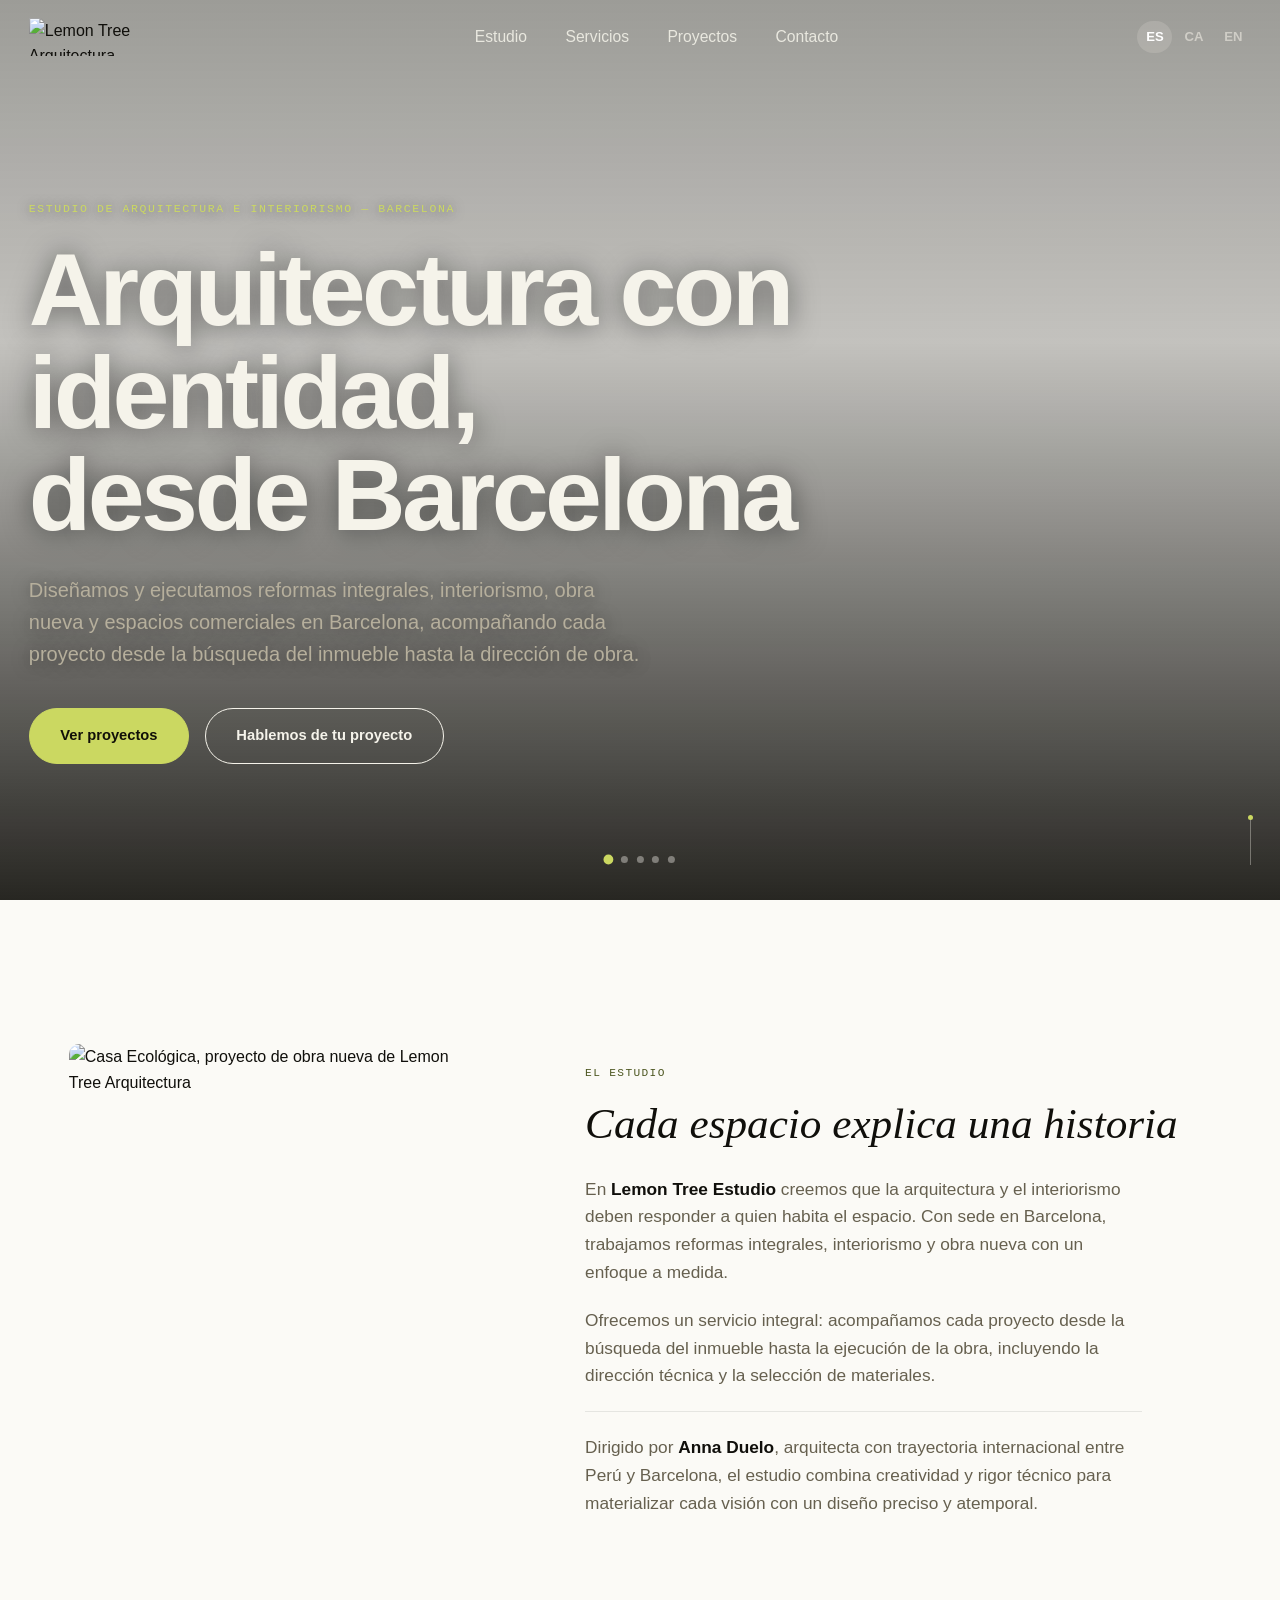
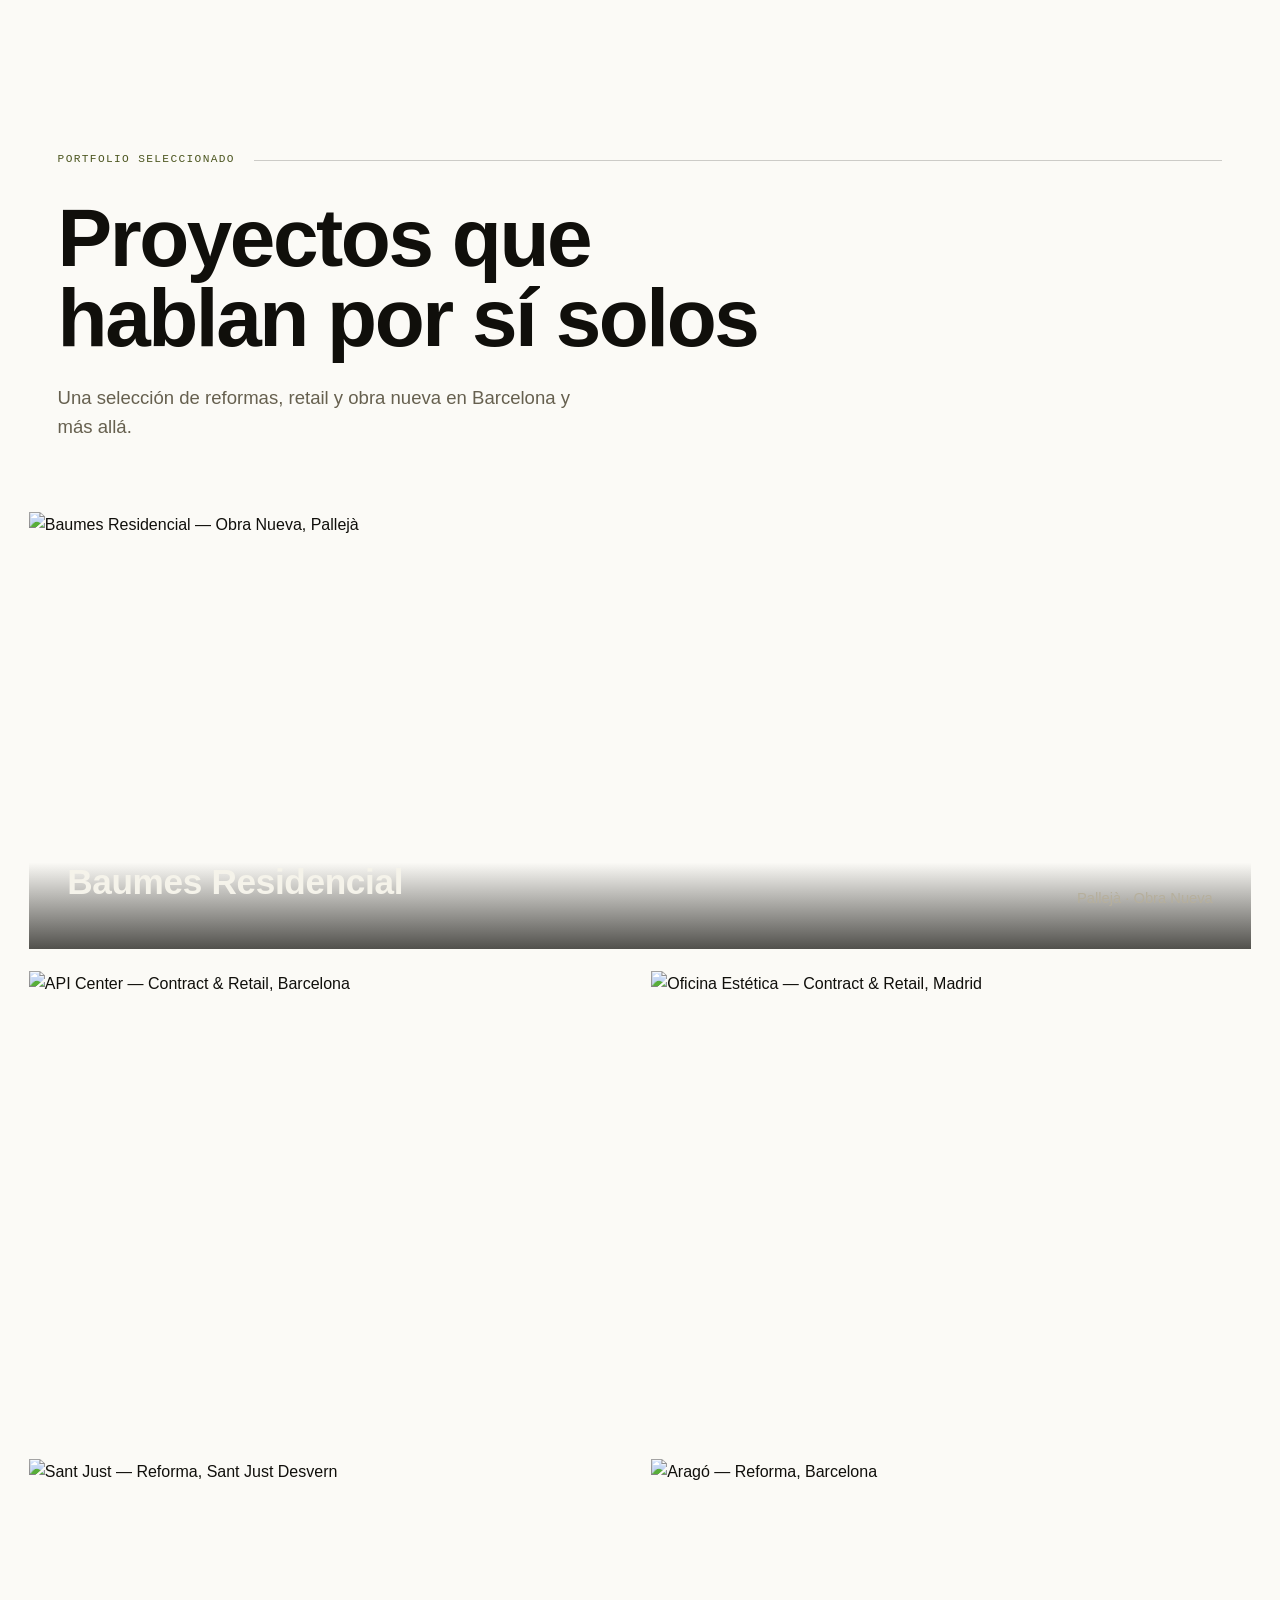
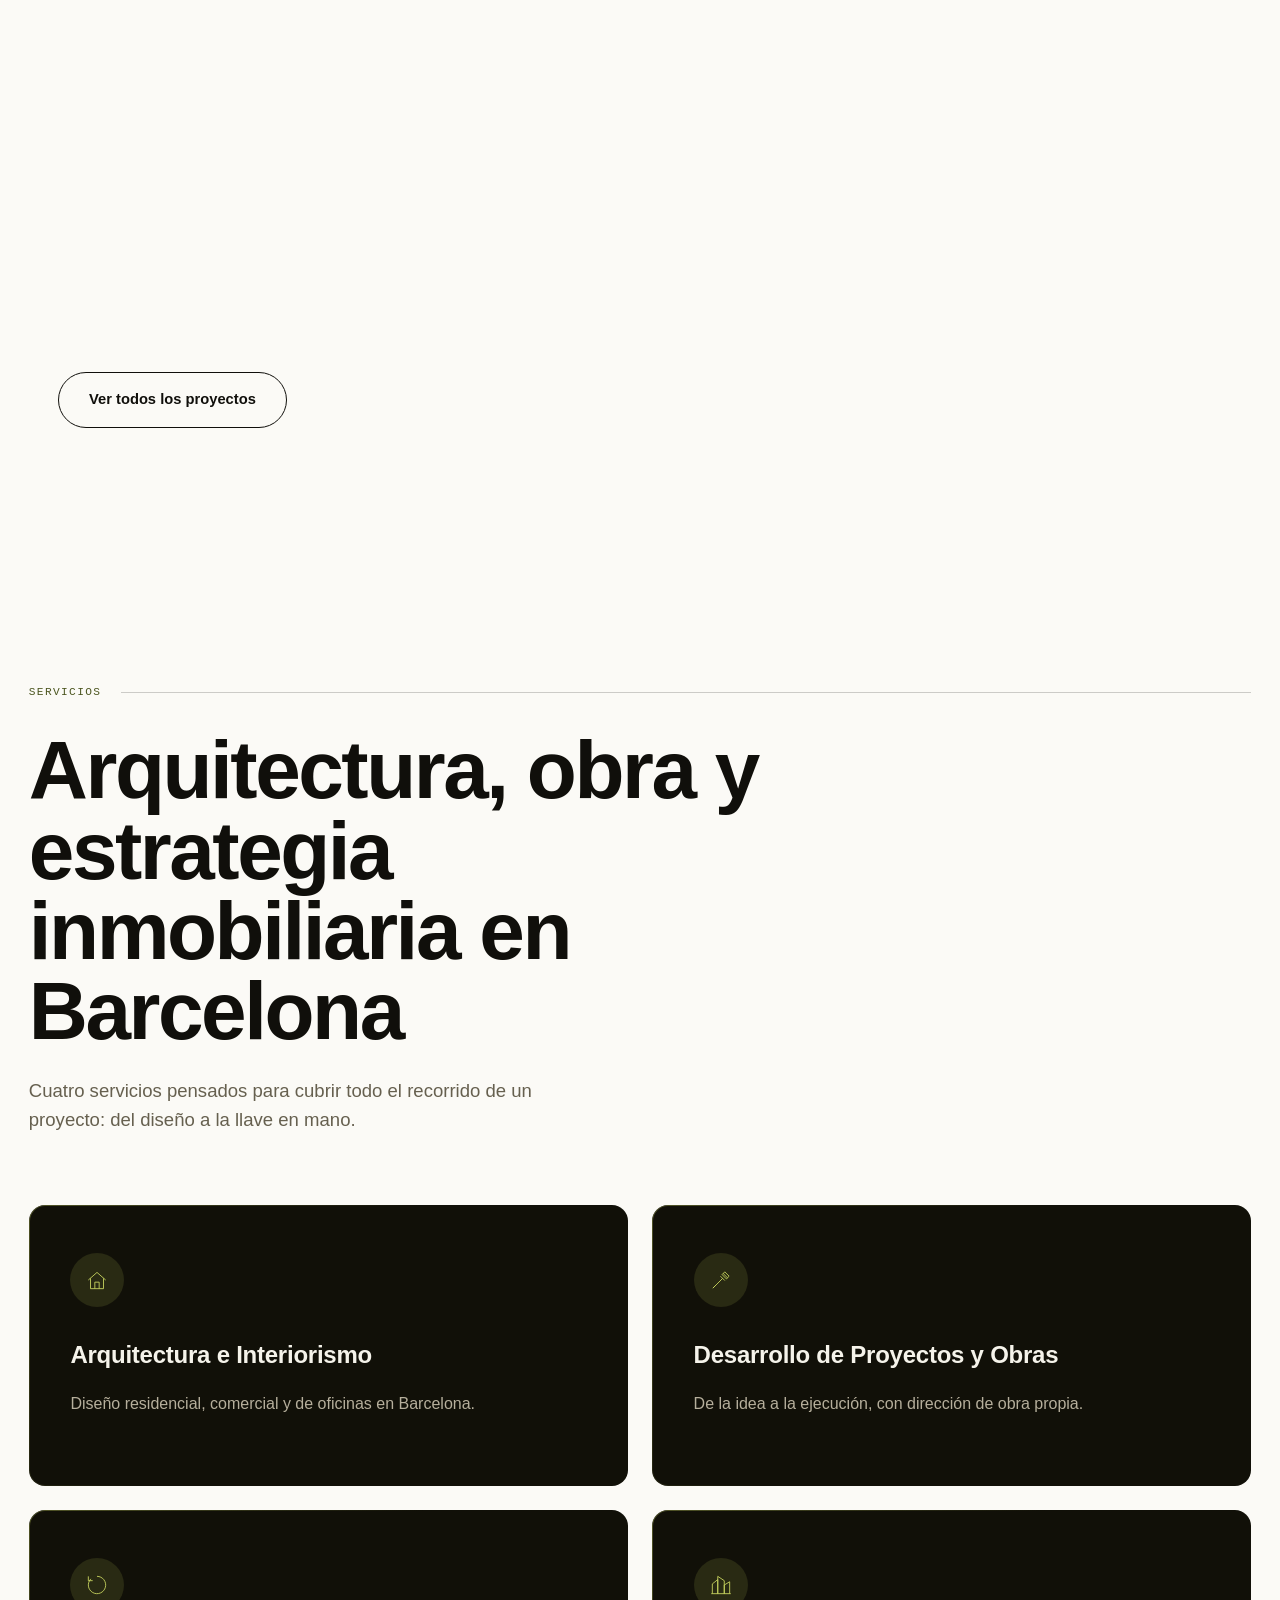
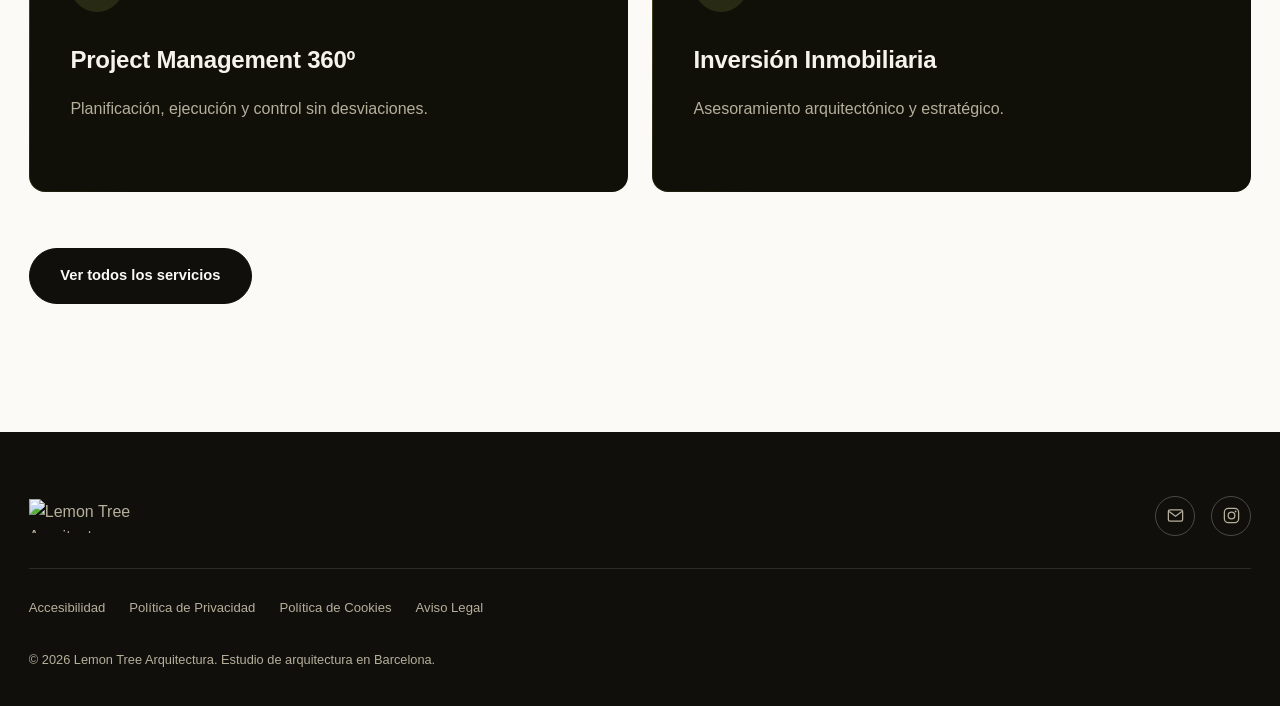
==== commit 280a32f5: "version 6" ====
--- a/index.html
+++ b/index.html
@@ -56,11 +56,6 @@
         <a href="proyectos.html" class="btn btn-primary on-dark" data-i18n="hero.ctaProjects">Ver proyectos</a>
         <a href="contacto.html" class="btn btn-ghost on-dark" data-i18n="hero.ctaContact">Hablemos de tu proyecto</a>
       </div>
-      <div class="hero-stats">
-        <div><strong>14</strong><span data-i18n="hero.statYears">Años de trayectoria</span></div>
-        <div><strong>12</strong><span data-i18n="hero.statProjects">Proyectos realizados</span></div>
-        <div><strong>2</strong><span data-i18n="hero.statCountries">Países: España y Perú</span></div>
-      </div>
     </div>
     <div class="scroll-cue"><span></span></div>
   </section>
@@ -103,27 +98,27 @@
         <p class="section-sub" data-i18n="services.sub">Cuatro servicios pensados para cubrir todo el recorrido de un proyecto: del diseño a la llave en mano.</p>
       </div>
     </div>
-    <div class="service-teaser">
-      <div class="service-teaser-item">
-        <img src="https://lemontreearquitectura.com/wp-content/uploads/2025/02/SantJust_07-scaled.jpg" alt="Arquitectura e interiorismo" loading="lazy">
+    <div class="services-grid">
+      <article class="service-card">
+        <span class="service-icon-badge" aria-hidden="true"><svg viewBox="0 0 48 48" fill="none" stroke="currentColor" stroke-width="1.6"><path d="M8 24 L24 10 L40 24"/><path d="M12 21 V40 H36 V21"/><path d="M20 40 V28 H28 V40"/></svg></span>
         <h3>Arquitectura e Interiorismo</h3>
         <p>Diseño residencial, comercial y de oficinas en Barcelona.</p>
-      </div>
-      <div class="service-teaser-item">
-        <img src="https://lemontreearquitectura.com/wp-content/uploads/2025/02/MMF_2025_02_NarcisMonturiol_01-scaled.jpg" alt="Desarrollo de proyectos y obras" loading="lazy">
+      </article>
+      <article class="service-card">
+        <span class="service-icon-badge" aria-hidden="true"><svg viewBox="0 0 48 48" fill="none" stroke="currentColor" stroke-width="1.6"><path d="M9 39 L27 21"/><path d="M23 17 L31 25"/><path d="M28 12 L36 20"/><path d="M31 9 L39 17 L34 22 L26 14 Z"/><path d="M9 39 L14 34"/></svg></span>
         <h3>Desarrollo de Proyectos y Obras</h3>
         <p>De la idea a la ejecución, con dirección de obra propia.</p>
-      </div>
-      <div class="service-teaser-item">
-        <img src="https://lemontreearquitectura.com/wp-content/uploads/2025/02/urbine-22-scaled.jpg" alt="Project Management 360º" loading="lazy">
+      </article>
+      <article class="service-card">
+        <span class="service-icon-badge" aria-hidden="true"><svg viewBox="0 0 48 48" fill="none" stroke="currentColor" stroke-width="1.6"><path d="M24 8 a16 16 0 1 1 -11.3 4.7"/><path d="M8 8 V16 H16"/></svg></span>
         <h3>Project Management 360º</h3>
         <p>Planificación, ejecución y control sin desviaciones.</p>
-      </div>
-      <div class="service-teaser-item">
-        <img src="https://lemontreearquitectura.com/wp-content/uploads/2025/02/casa-ecologica-5.jpg" alt="Inversión inmobiliaria" loading="lazy">
+      </article>
+      <article class="service-card">
+        <span class="service-icon-badge" aria-hidden="true"><svg viewBox="0 0 48 48" fill="none" stroke="currentColor" stroke-width="1.6"><path d="M8 40 V22 L18 14 V40"/><path d="M18 40 V8 L30 16 V40"/><path d="M30 40 V24 L40 18 V40"/><path d="M6 40 H42"/></svg></span>
         <h3>Inversión Inmobiliaria</h3>
         <p>Asesoramiento arquitectónico y estratégico.</p>
-      </div>
+      </article>
     </div>
     <p class="services-cta"><a class="btn btn-primary" href="servicios.html" data-i18n="services.viewAll">Ver todos los servicios</a></p>
   </section>
--- a/styles.css
+++ b/styles.css
@@ -71,20 +71,19 @@
    la derecha del titular deja de ser un vacío accidental y pasa a estar resuelto. */
 .section-head{ max-width: var(--container); margin: 0 auto 4.4rem; padding: 0 1.8rem; }
 .section-head .eyebrow, .page-hero .eyebrow{
-  display:flex; align-items:center; gap:1.2rem; margin-bottom: 1.6rem;
+  display:flex; align-items:center; gap:1.2rem; margin-bottom: 1.8rem;
 }
 .section-head .eyebrow::after, .page-hero .eyebrow::after{ content:""; flex:1 1 auto; height:1px; background: var(--line-strong); }
-.section-head-row{ display:grid; grid-template-columns: 1.35fr 1fr; gap: 3rem; align-items:end; }
+.section-head-row{ display:block; }
 .section-heading{
-  font-family: var(--display); font-weight:600; letter-spacing:-.025em;
-  font-size: clamp(2.4rem, 4.8vw, 4.1rem); line-height:1.04; margin:0; max-width: 14ch;
-}
-.section-sub{ color: var(--ink-soft); font-size:1.14rem; max-width:42ch; margin:0 0 .4rem; }
+  font-family: var(--display); font-weight:700; letter-spacing:-.03em;
+  font-size: clamp(3rem, 6.4vw, 5.6rem); line-height:0.98; margin:0 0 1.5rem; max-width: 780px;
+}
+.section-sub{ color: var(--ink-soft); font-size:1.16rem; max-width:52ch; margin:0; }
 .on-dark .section-sub, .section-sub.on-dark{ color: var(--on-dark-soft); }
 
 @media (max-width: 880px){
-  .section-head-row{ grid-template-columns: 1fr; gap: 1.2rem; align-items:start; }
-  .section-heading{ max-width: none; }
+  .section-heading{ max-width:none; }
   .section-sub{ max-width: 56ch; }
 }
 
@@ -163,8 +162,8 @@
 
 /* ---------------- Hero ---------------- */
 .hero{
-  position:relative; min-height: 100svh; display:flex; align-items:flex-end;
-  overflow:hidden; padding: 0 0 5.5rem;
+  position:relative; min-height: 100svh; display:flex; align-items:center;
+  overflow:hidden; padding: 9rem 0 5rem;
 }
 .hero-media{ position:absolute; inset:0; z-index:0; overflow:hidden; }
 .hero-slider-frame{ position:absolute; inset:0; width:100%; height:132%; will-change: transform; }
@@ -189,27 +188,17 @@
 .hero-dots button.is-active{ background: var(--accent-on-dark); transform: scale(1.4); }
 .hero-scrim{
   position:absolute; inset:0;
-  background: linear-gradient(180deg, rgba(16,15,11,.32) 0%, rgba(16,15,11,.22) 38%, rgba(16,15,11,.9) 100%);
+  background: linear-gradient(180deg, rgba(16,15,11,.4) 0%, rgba(16,15,11,.24) 38%, rgba(16,15,11,.9) 100%);
 }
 .hero-inner{ position:relative; z-index:1; width:100%; }
-.hero-eyebrow{ font-family: var(--mono); font-size:.72rem; letter-spacing:.14em; text-transform:uppercase; color: var(--accent-on-dark); margin: 0 0 1.1rem; text-shadow: 0 1px 12px rgba(0,0,0,.5); }
+.hero-eyebrow{ font-family: var(--mono); font-size:.72rem; letter-spacing:.14em; text-transform:uppercase; color: var(--accent-on-dark); margin: 0 0 1.3rem; text-shadow: 0 1px 12px rgba(0,0,0,.55); }
 .hero-title{
-  font-family: var(--display); font-weight:600; letter-spacing:-.03em; color: var(--on-dark);
-  font-size: clamp(2.6rem, 6.2vw, 5rem); line-height:1.05; margin: 0 0 1.5rem; max-width: 16ch;
-  text-shadow: 0 2px 24px rgba(0,0,0,.45);
-}
-.hero-sub{ font-size: clamp(1.02rem,1.6vw,1.2rem); color: var(--on-dark-soft); max-width: 620px; margin: 0 0 2.3rem; text-shadow: 0 1px 16px rgba(0,0,0,.5); }
+  font-family: var(--display); font-weight:700; letter-spacing:-.035em; color: var(--on-dark);
+  font-size: clamp(3.2rem, 8vw, 6.6rem); line-height:1; margin: 0 0 1.7rem; max-width: 15ch;
+  text-shadow: 0 2px 28px rgba(0,0,0,.5);
+}
+.hero-sub{ font-size: clamp(1.05rem,1.6vw,1.25rem); color: var(--on-dark-soft); max-width: 620px; margin: 0 0 2.4rem; text-shadow: 0 1px 16px rgba(0,0,0,.5); }
 .hero-ctas{ display:flex; gap:1rem; flex-wrap:wrap; }
-.hero-stats{
-  display:flex; gap: 2.6rem; flex-wrap:wrap; margin-top: 3rem;
-  padding-top: 2rem; border-top: 1px solid rgba(245,243,234,.22);
-}
-.hero-stats div{ display:flex; flex-direction:column; gap:.3rem; }
-.hero-stats strong{
-  font-family: var(--display); font-weight:600; font-size: clamp(1.6rem,2.4vw,2.1rem);
-  color: var(--on-dark); letter-spacing:-.02em;
-}
-.hero-stats span{ font-size:.84rem; color: var(--on-dark-soft); max-width:16ch; }
 .scroll-cue{
   position:absolute; right: 1.8rem; bottom: 2.2rem; z-index:1;
   width:1px; height:50px; background: rgba(245,243,234,.35);
@@ -218,17 +207,17 @@
 @keyframes cue{ 0%{ top:0; opacity:0; } 20%{ opacity:1; } 100%{ top:100%; opacity:0; } }
 
 @media (max-width: 620px){
-  .hero{ align-items:flex-end; padding-bottom: 4rem; }
-  .hero-scrim{ background: linear-gradient(180deg, rgba(16,15,11,.4) 0%, rgba(16,15,11,.38) 30%, rgba(16,15,11,.94) 100%); }
-  .hero-title{ font-size: clamp(2.1rem, 9vw, 2.7rem); max-width: none; }
+  .hero{ padding: 7.5rem 0 4rem; }
+  .hero-scrim{ background: linear-gradient(180deg, rgba(16,15,11,.46) 0%, rgba(16,15,11,.4) 30%, rgba(16,15,11,.94) 100%); }
+  .hero-title{ font-size: clamp(2.3rem, 10vw, 3rem); max-width: none; }
   .hero-sub{ font-size: .98rem; }
   .scroll-cue{ display:none; }
-  .hero-stats{ gap: 1.6rem; margin-top: 2.2rem; padding-top: 1.6rem; }
-}
+}
+
 
 /* ---------------- Page hero (páginas internas) ---------------- */
 .page-hero{ max-width: var(--container); margin: 0 auto; padding: 11rem 1.8rem 5rem; }
-.page-hero .section-heading{ font-size: clamp(2.6rem,5.6vw,4.4rem); }
+.page-hero .section-heading{ font-size: clamp(3rem,6.4vw,5.6rem); max-width: 820px; }
 
 /* ---------------- Intro / manifesto ---------------- */
 .intro{ padding: 8rem 1.8rem; }
@@ -245,40 +234,41 @@
   .intro-figure{ display:none; }
 }
 
-/* ---------------- Services: teaser compacto (home) ---------------- */
+/* ---------------- Services: tarjetas negras con icono ---------------- */
 .services{ background: var(--bg); color: var(--ink); padding: 8rem 0; }
-.service-teaser{ max-width: var(--container); margin:0 auto; padding: 0 1.8rem; display:grid; grid-template-columns: repeat(2,1fr); gap: 2.4rem 2rem; }
-.service-teaser-item img{ width:100%; aspect-ratio: 4/3; object-fit:cover; display:block; margin-bottom: 1.2rem; }
-.service-teaser-item h3{ font-family: var(--display); font-weight:600; font-size:1.2rem; margin:0 0 .5rem; letter-spacing:-.01em; }
-.service-teaser-item p{ color: var(--ink-soft); font-size:.95rem; margin:0; }
+.services-grid{
+  max-width: var(--container); margin:0 auto; padding: 0 1.8rem;
+  display:grid; grid-template-columns: repeat(2,1fr); gap: 1.5rem;
+}
+.service-card{
+  background: var(--paper-dark); border-radius: 16px; padding: 3rem 2.6rem;
+  position:relative; overflow:hidden;
+  transition: transform .35s var(--ease), box-shadow .35s var(--ease);
+}
+.service-card::before{
+  content:""; position:absolute; inset:0; border-radius:16px; padding:1px;
+  background: linear-gradient(135deg, rgba(203,216,97,.35), rgba(203,216,97,0) 45%);
+  -webkit-mask: linear-gradient(#fff 0 0) content-box, linear-gradient(#fff 0 0);
+  -webkit-mask-composite: xor; mask-composite: exclude; pointer-events:none;
+}
+.service-card:hover{ transform: translateY(-5px); box-shadow: 0 28px 54px -30px rgba(0,0,0,.55); }
+.service-icon-badge{
+  display:flex; align-items:center; justify-content:center; width:54px; height:54px;
+  border-radius:50%; background: rgba(203,216,97,.13); color: var(--accent-on-dark); margin-bottom: 1.8rem;
+}
+.service-icon-badge svg{ width:26px; height:26px; }
+.service-card h3{ font-family: var(--display); font-weight:600; color: var(--on-dark); font-size:1.5rem; margin: 0 0 1rem; letter-spacing:-.01em; }
+.service-card p{ color: var(--on-dark-soft); font-size:1rem; margin: 0 0 1.4rem; }
+.service-list li{ font-size:.92rem; color: var(--on-dark); padding-left: 1.5rem; position:relative; margin-bottom:.65rem; }
+.service-list li::before{ content:"✓"; position:absolute; left:0; top:.05rem; color: var(--accent-on-dark); font-size:.72rem; }
 .services-cta{ max-width: var(--container); margin: 3.5rem auto 0; padding: 0 1.8rem; text-align:left; }
-@media (max-width: 700px){ .service-teaser{ grid-template-columns:1fr; } }
+
+@media (max-width: 760px){
+  .services-grid{ grid-template-columns:1fr; }
+  .service-card{ padding: 2.4rem 2rem; }
+}
 
 .cta-banner{ background: var(--paper-dark); padding: 7rem 1.8rem; }
-
-/* ---------------- Services: filas alternas foto + texto (página completa) ---------------- */
-.service-features{ background: var(--bg); }
-.service-feature{
-  max-width: var(--container); margin:0 auto; padding: 4.5rem 1.8rem;
-  display:grid; grid-template-columns: 1.05fr .95fr; gap: 4rem; align-items:center;
-  border-top: 1px solid var(--line);
-}
-.service-feature:last-child{ border-bottom: 1px solid var(--line); }
-.service-feature-media{ order:1; aspect-ratio: 4/3.1; overflow:hidden; }
-.service-feature-media img{ width:100%; height:100%; object-fit:cover; }
-.service-feature-text{ order:2; }
-.service-feature.reverse .service-feature-media{ order:2; }
-.service-feature.reverse .service-feature-text{ order:1; }
-.service-feature-text h3{ font-family: var(--display); font-weight:600; font-size: clamp(1.5rem,2.2vw,1.85rem); margin:0 0 1.1rem; letter-spacing:-.01em; }
-.service-feature-text p{ color: var(--ink-soft); font-size:1.05rem; margin:0 0 1.4rem; }
-.service-list li{ font-size:.94rem; color: var(--ink); padding-left: 1.3rem; position:relative; margin-bottom:.6rem; }
-.service-list li::before{ content:"–"; position:absolute; left:0; color: var(--accent-deep); }
-
-@media (max-width: 820px){
-  .service-feature{ grid-template-columns:1fr; gap:1.8rem; padding: 3.2rem 1.8rem; }
-  .service-feature-media, .service-feature.reverse .service-feature-media{ order:1; }
-  .service-feature-text, .service-feature.reverse .service-feature-text{ order:2; }
-}
 
 /* ---------------- Proyectos: SIN cajas, imagen a sangre ---------------- */
 .projects-intro{ padding: 8rem 0 3rem; }
